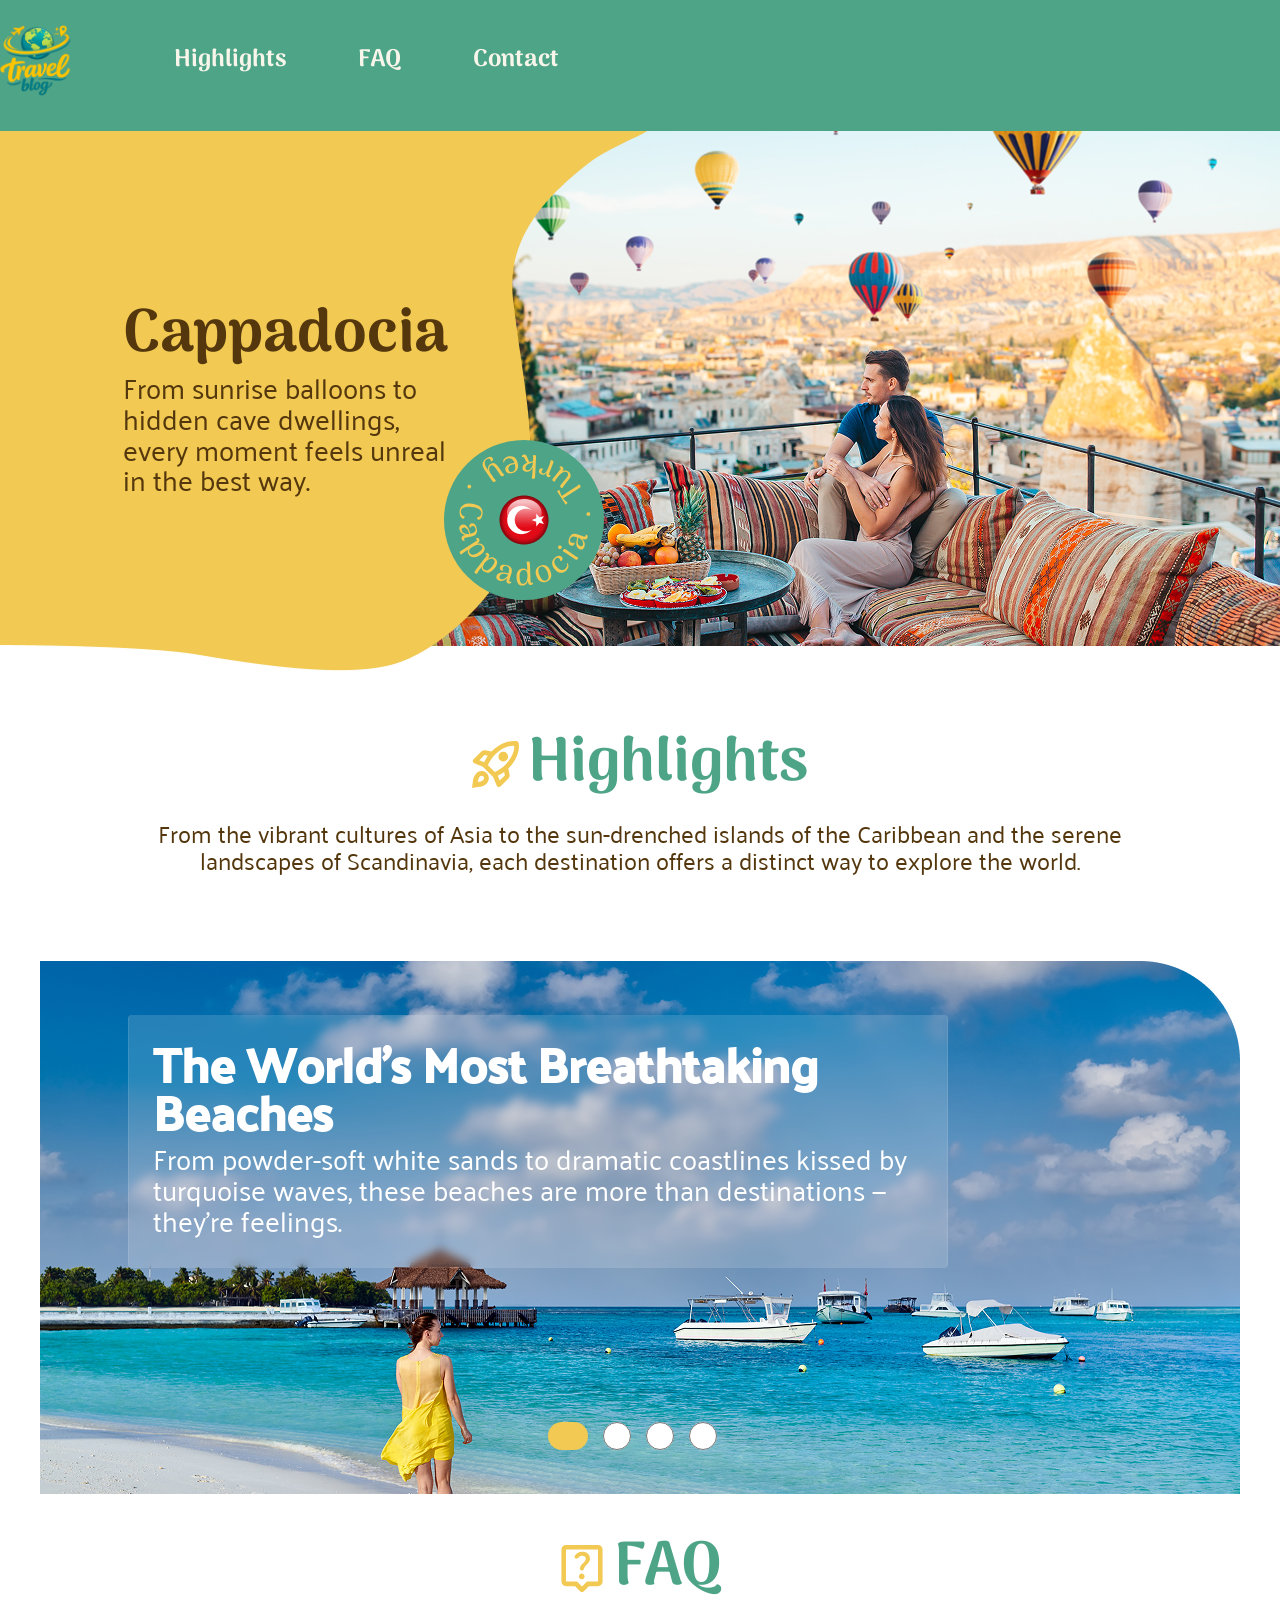
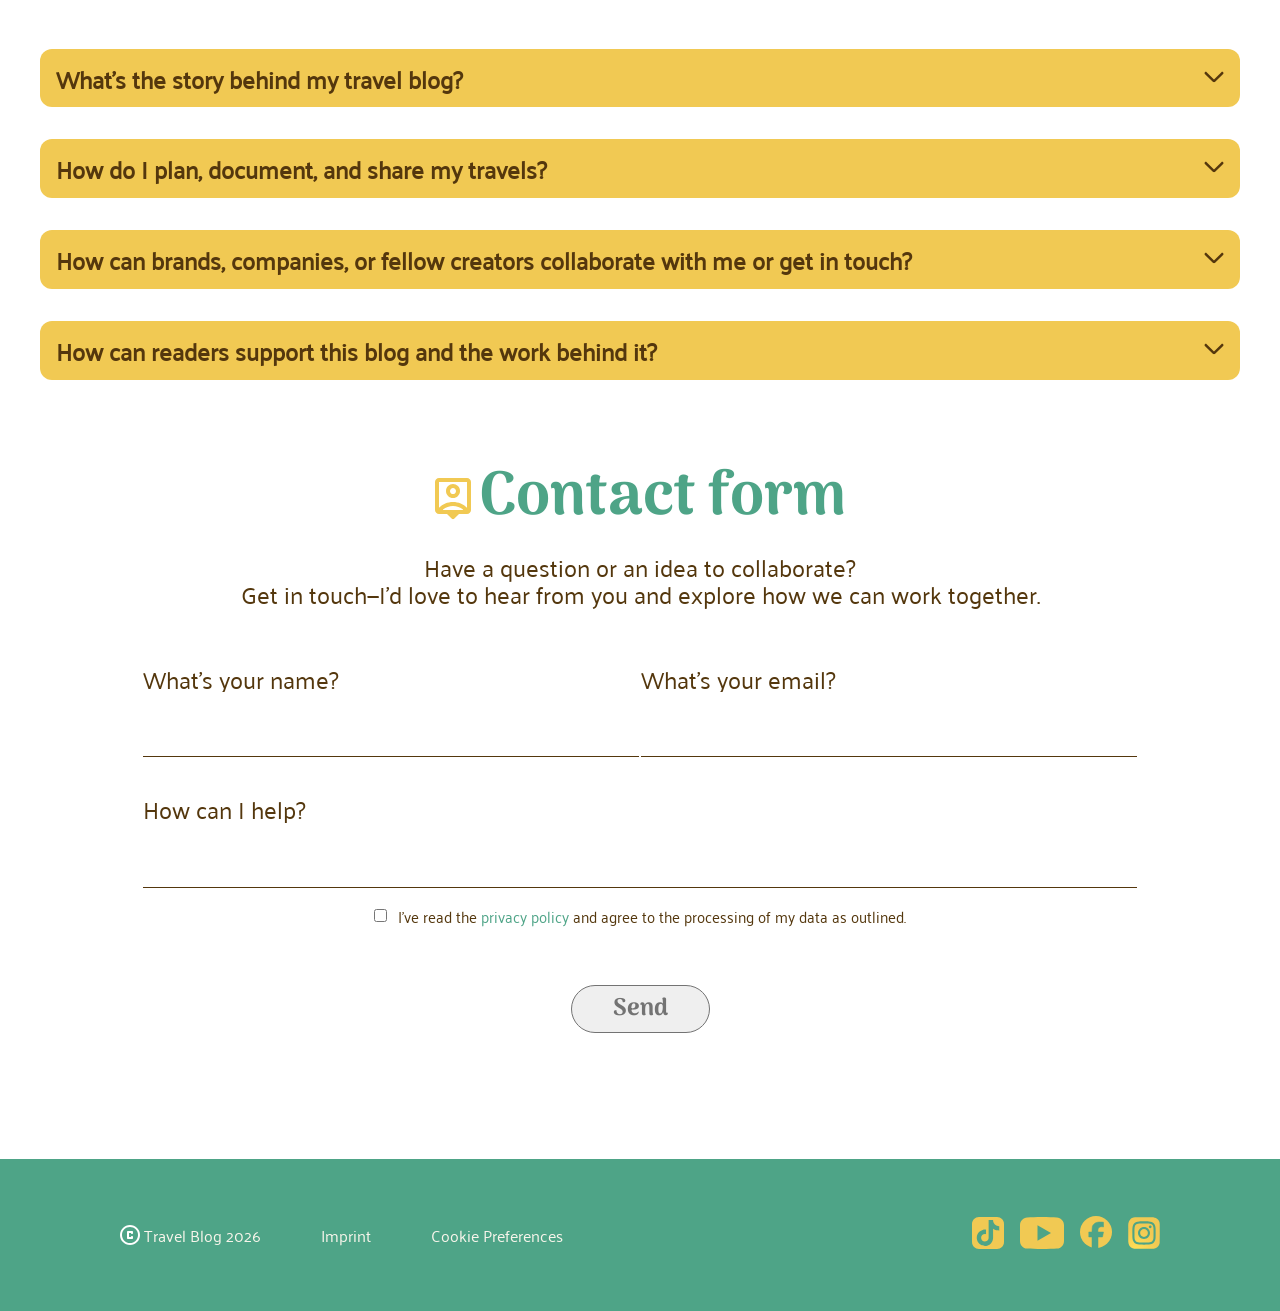
==== index.html @ b29154ad "Text at index.html" ====
<!DOCTYPE html>
<html lang="en">

<head>
    <meta charset="UTF-8">
    <meta name="viewport" content="width=device-width, initial-scale=1.0">
    <title>My Blog</title>
    <link rel="stylesheet" href="style.css">
    <link rel="icon" href="./images/icons/logo 03 1.svg" />

</head>

<body>

    <header>
        <div class="page-header-wrapper">
            <div class="page-header">
                <div class="header-logo">
                    <a href="home.html"><img class="article03-media-logo" src="./images/icons/logo 03 1.svg"
                            alt="image Logo" /></a>
                </div>
                <div class="header-nav">
                    <a class="hover" href="#highlight">Highlights</a>
                    <a class="hover" href="#faq">FAQ</a>
                    <a class="hover" href="#contact">Contact</a>
                </div>
            </div>
        </div>
    </header>


    <main id="home-main">
        <div class="home-landing-section-wrapper">
            <div class="home-landing-section">
                <div class="home-landing-section-left">
                    <div class="home-landing-section-left-insideIMG">
                        <img src="./images/Vector 16 (1).png" alt="yellow-background">
                        <div class="home-landing-section-left-text">
                            <h1>Cappadocia</h1>
                            <p>From sunrise balloons to hidden cave dwellings, every moment feels
                                unreal in the best way.</p>
                        </div>

                        <div class="home-cappadocia-turkey-animation">
                            <svg class="home-green-background" width="160" height="160" viewBox="0 0 160 160"
                                fill="none" xmlns="http://www.w3.org/2000/svg">
                                <circle cx="80" cy="80" r="80" fill="#4EA487" />
                            </svg>
                            <div class="home-cappadocia-and-turkeyFlag">
                                <svg class="home-cappadocia-text-circle" width="133" height="132" viewBox="0 0 133 132"
                                    fill="none" xmlns="http://www.w3.org/2000/svg">
                                    <path
                                        d="M4.91773 64.6513C4.34566 64.5841 3.82901 64.3194 3.36777 63.8571C2.90653 63.3948 2.53687 62.793 2.25877 62.0515C1.97819 61.3312 1.78296 60.5242 1.67309 59.6307C1.56321 58.7371 1.563 57.8242 1.67247 56.8919C1.98594 54.2222 3.21622 52.2509 5.36332 50.978C7.51042 49.705 10.4273 49.285 14.114 49.7178C17.8006 50.1507 20.5397 51.2456 22.331 53.0025C24.1198 54.7806 24.8538 57.0362 24.5329 59.7694C24.4334 60.617 24.2528 61.4227 23.9913 62.1868C23.7297 62.9508 23.4158 63.6121 23.0495 64.1705C22.6807 64.7501 22.2752 65.1858 21.8328 65.4775C21.3879 65.7904 20.9218 65.9183 20.4345 65.8611C20.0108 65.8113 19.6424 65.564 19.3295 65.1191C19.0378 64.6768 18.9566 64.0873 19.0861 63.3507C20.3349 63.3255 21.3088 62.9888 22.0078 62.3405C22.7255 61.716 23.1528 60.821 23.2897 59.6557C23.5036 57.8335 22.8072 56.3556 21.2005 55.2218C19.6149 54.0905 17.1271 53.3258 13.7371 52.9278C10.347 52.5297 7.74041 52.6855 5.91722 53.395C4.11274 54.1283 3.10476 55.3954 2.89329 57.1963C2.80373 57.9591 2.88054 58.677 3.12372 59.3499C3.36442 60.044 3.77646 60.6509 4.35985 61.1705C4.96194 61.7137 5.72975 62.1261 6.6633 62.4075C6.65841 62.8151 6.59244 63.194 6.4654 63.5442C6.33835 63.8945 6.14461 64.1724 5.88418 64.3781C5.64245 64.6075 5.3203 64.6986 4.91773 64.6513ZM3.65287 84.8681C3.43394 83.9334 3.58804 83.1414 4.11517 82.4921C4.64718 81.8635 5.64017 81.3789 7.09415 81.0384L9.58668 80.4545L9.48339 81.136C8.18005 81.0908 6.95998 80.8397 5.82318 80.383C4.70715 79.9213 3.75683 79.2784 2.9722 78.4543C2.20835 77.6253 1.69263 76.6397 1.42504 75.4972C1.14285 74.2925 1.241 73.2616 1.71948 72.4046C2.21874 71.5427 3.0188 70.9828 4.11967 70.7249C5.01283 70.5157 5.84527 70.5618 6.61698 70.863C7.39356 71.1851 8.10277 71.6872 8.74462 72.3695C9.38646 73.0518 9.9543 73.839 10.4481 74.7312C10.881 75.5501 11.2435 76.3964 11.5358 77.2701C11.8281 78.1438 12.049 78.9466 12.1985 79.6784L12.9774 79.496C14.7637 79.0776 16.0378 78.4833 16.7996 77.7133C17.5822 76.9384 17.8153 75.8759 17.4991 74.5258C17.3872 74.048 17.2026 73.5873 16.9453 73.1437C16.6928 72.7207 16.3432 72.3973 15.8963 72.1733C15.4751 71.9652 14.9426 71.9366 14.2986 72.0874C13.904 72.1799 13.5001 72.3731 13.0869 72.667C12.6994 72.9769 12.4681 73.3926 12.393 73.9142C12.0951 73.7648 11.8602 73.5569 11.6882 73.2905C11.537 73.0191 11.4249 72.7277 11.352 72.4161C11.1719 71.6476 11.3088 70.9691 11.7626 70.3808C12.242 69.8084 12.8348 69.4395 13.5411 69.274C14.7666 68.987 15.8302 69.3185 16.732 70.2685C17.6337 71.2186 18.3035 72.6283 18.7414 74.4977C19.2523 76.6787 19.0765 78.407 18.214 79.6826C17.3772 80.9742 15.806 81.89 13.5004 82.43L7.45596 83.8458C6.35509 84.1037 5.88979 84.5961 6.06008 85.3231C6.09414 85.4685 6.1746 85.6249 6.30147 85.7924C6.45398 85.9758 6.64869 86.1055 6.88559 86.1815C6.72784 86.3499 6.56036 86.4768 6.38315 86.5621C6.23158 86.6633 6.07271 86.7334 5.90654 86.7723C5.42881 86.8842 4.97268 86.761 4.53817 86.4026C4.10366 86.0443 3.80856 85.5328 3.65287 84.8681ZM3.67056 76.3845C3.8227 76.9405 4.13548 77.4807 4.60891 78.0052C5.10311 78.5249 5.6994 78.9658 6.39775 79.3281C7.09611 79.6904 7.85566 79.9397 8.6764 80.0762C9.49714 80.2126 10.3254 80.1939 11.1611 80.02C11.0699 79.5374 10.9379 79.0206 10.765 78.4695C10.6178 77.9343 10.4289 77.4088 10.1986 76.8931C9.9731 76.3982 9.71824 75.9649 9.43399 75.5932C8.92295 74.8146 8.33106 74.2521 7.65834 73.9057C6.98562 73.5594 6.25461 73.4786 5.4653 73.6635C4.86294 73.8046 4.35143 74.0997 3.93076 74.5488C3.53087 74.993 3.44414 75.6049 3.67056 76.3845ZM25.7489 92.0752C26.3642 93.0238 26.6634 93.9359 26.6465 94.8114C26.6474 95.6753 26.436 96.4863 26.0123 97.2443C25.5885 98.0023 25.0235 98.6993 24.3173 99.3354C23.6406 99.9778 22.9263 100.543 22.1746 101.03C19.7047 102.632 17.4588 103.365 15.4368 103.227C13.4264 103.107 11.8466 102.161 10.6973 100.389C10.1168 99.494 9.80239 98.6172 9.75403 97.7586C9.71727 96.9179 9.92503 96.1602 10.3773 95.4854L7.53155 97.3312C7.1557 97.575 6.71405 97.8742 6.20662 98.2288C5.7108 98.6013 5.22079 98.9827 4.73657 99.373C4.24607 99.7929 3.84192 100.169 3.52411 100.503C3.34707 100.465 3.11464 100.362 2.82682 100.192C2.53272 100.052 2.27538 99.8125 2.0548 99.4724C1.78779 99.0608 1.69249 98.6394 1.76893 98.2084C1.82746 97.7891 2.0536 97.4517 2.44736 97.1963L17.848 87.2449C18.3492 86.9199 18.6634 86.6398 18.7906 86.4047C18.9357 86.158 18.9154 85.8915 18.7296 85.6051C18.6716 85.5156 18.5782 85.4109 18.4496 85.2909C18.3209 85.1709 18.138 85.1243 17.901 85.1509C17.9924 84.939 18.1013 84.754 18.2275 84.5958C18.3538 84.4376 18.4795 84.3179 18.6048 84.2366C18.9986 83.9812 19.4252 83.9333 19.8848 84.093C20.3443 84.2526 20.7366 84.583 21.0617 85.0841C21.5957 85.9074 21.6477 86.7128 21.2177 87.5003C20.8171 88.2941 20.0441 89.0625 18.8987 89.8055L16.6435 91.2683L16.0725 90.7996C17.0728 90.3033 18.0359 89.9456 18.9618 89.7264C19.9171 89.5136 20.8026 89.4478 21.6182 89.5291C22.4632 89.6166 23.2353 89.866 23.9342 90.2772C24.6332 90.6884 25.2381 91.2877 25.7489 92.0752ZM23.8638 92.3444C23.4575 91.718 22.9039 91.2761 22.203 91.0187C21.5137 90.7793 20.7276 90.7043 19.8448 90.7938C18.9915 90.8895 18.0862 91.1208 17.1289 91.4874C16.2012 91.8604 15.2809 92.3429 14.3681 92.935C13.7237 93.3529 13.1442 93.7923 12.6296 94.2533C12.1328 94.7027 11.7393 95.1741 11.449 95.6675C11.1883 96.1672 11.0693 96.6894 11.092 97.234C11.1147 97.7787 11.3177 98.3464 11.7008 98.937C12.4902 100.154 13.6192 100.719 15.0878 100.631C16.5743 100.531 18.3735 99.7961 20.4855 98.4262C21.1298 98.0083 21.733 97.5662 22.2951 97.0999C22.8867 96.6399 23.3603 96.1547 23.7158 95.6444C24.1009 95.1403 24.3205 94.6164 24.3747 94.0727C24.4288 93.529 24.2586 92.9529 23.8638 92.3444ZM37.0927 104.389C37.9931 105.072 38.5837 105.829 38.8645 106.659C39.1582 107.471 39.2342 108.306 39.0924 109.162C38.9506 110.019 38.6553 110.866 38.2065 111.704C37.7875 112.538 37.307 113.312 36.7651 114.025C34.9843 116.369 33.1195 117.819 31.1704 118.375C29.2384 118.944 27.4315 118.589 25.7496 117.312C24.9002 116.666 24.3073 115.948 23.9707 115.157C23.6512 114.378 23.5899 113.595 23.7867 112.807L21.735 115.508C21.464 115.865 21.1499 116.296 20.7926 116.801C20.4524 117.32 20.1207 117.845 19.7974 118.376C19.4783 118.937 19.2257 119.429 19.0396 119.85C18.8603 119.874 18.6065 119.856 18.2783 119.794C17.9543 119.762 17.6308 119.624 17.3081 119.379C16.9173 119.082 16.6849 118.718 16.6107 118.286C16.5236 117.872 16.622 117.478 16.9059 117.104L28.0223 102.522C28.3836 102.046 28.5843 101.676 28.6243 101.412C28.6772 101.131 28.5677 100.887 28.2959 100.68C28.211 100.616 28.0877 100.549 27.926 100.48C27.7642 100.41 27.5764 100.429 27.3624 100.534C27.3766 100.304 27.4163 100.093 27.4815 99.901C27.5466 99.7094 27.6244 99.5541 27.7147 99.4352C27.9986 99.0615 28.3838 98.8718 28.8702 98.8663C29.3567 98.8607 29.8377 99.0386 30.3134 99.3999C31.0948 99.9935 31.4167 100.734 31.2791 101.62C31.1713 102.503 30.7045 103.488 29.8786 104.575L28.2527 106.715L27.5566 106.468C28.3295 105.662 29.1144 104.999 29.9112 104.479C30.7379 103.955 31.5486 103.593 32.3435 103.393C33.1682 103.189 33.979 103.162 34.776 103.312C35.573 103.462 36.3452 103.821 37.0927 104.389ZM35.4104 105.281C34.8158 104.829 34.1452 104.601 33.3985 104.596C32.6689 104.605 31.9039 104.801 31.1037 105.184C30.3334 105.563 29.56 106.088 28.7837 106.757C28.0372 107.422 27.3349 108.188 26.6768 109.055C26.2123 109.666 25.816 110.276 25.488 110.884C25.173 111.475 24.9625 112.052 24.8567 112.615C24.7807 113.173 24.8457 113.705 25.0517 114.21C25.2577 114.714 25.641 115.18 26.2016 115.605C27.3568 116.483 28.6104 116.631 29.9622 116.051C31.3269 115.453 32.7706 114.152 34.2933 112.148C34.7578 111.536 35.1755 110.916 35.5463 110.286C35.9469 109.653 36.228 109.036 36.3896 108.436C36.581 107.831 36.6101 107.264 36.4768 106.734C36.3435 106.204 35.988 105.719 35.4104 105.281ZM50.4115 129.524C49.4958 129.235 48.8932 128.699 48.6036 127.914C48.3344 127.136 48.4242 126.035 48.8729 124.61L49.6422 122.169L50.1757 122.605C49.4719 123.703 48.6336 124.624 47.6609 125.369C46.6945 126.094 45.6568 126.583 44.5477 126.837C43.4451 127.072 42.3342 127.012 41.2151 126.66C40.0349 126.288 39.1983 125.678 38.7053 124.829C38.2186 123.96 38.1452 122.986 38.485 121.908C38.7606 121.033 39.2249 120.34 39.8776 119.83C40.5508 119.326 41.3445 118.973 42.2587 118.769C43.1729 118.565 44.1397 118.478 45.159 118.508C46.0841 118.554 46.997 118.673 47.8976 118.868C48.7981 119.062 49.6013 119.282 50.307 119.526L50.5474 118.763C51.0988 117.013 51.2376 115.614 50.9639 114.566C50.6966 113.498 49.9017 112.755 48.5791 112.339C48.1111 112.191 47.6207 112.115 47.1078 112.11C46.6153 112.111 46.1588 112.247 45.7382 112.517C45.3443 112.773 45.048 113.217 44.8493 113.848C44.7275 114.234 44.6876 114.68 44.7297 115.186C44.7985 115.677 45.0381 116.088 45.4484 116.418C45.168 116.599 44.8693 116.695 44.5524 116.707C44.2419 116.698 43.934 116.646 43.6288 116.55C42.876 116.313 42.3623 115.849 42.0877 115.158C41.84 114.454 41.825 113.756 42.043 113.064C42.4213 111.864 43.249 111.118 44.5261 110.827C45.8033 110.536 47.3575 110.679 49.1887 111.256C51.3252 111.929 52.722 112.962 53.3792 114.354C54.0632 115.733 54.0494 117.552 53.3378 119.81L51.4722 125.731C51.1324 126.81 51.3186 127.461 52.0308 127.685C52.1732 127.73 52.3488 127.741 52.5576 127.717C52.7931 127.68 53.004 127.578 53.1902 127.413C53.2545 127.635 53.2782 127.844 53.2612 128.04C53.271 128.222 53.2502 128.394 53.1989 128.557C53.0515 129.025 52.7128 129.354 52.1829 129.545C51.6531 129.736 51.0626 129.729 50.4115 129.524ZM43.1237 125.181C43.6795 125.334 44.3037 125.34 44.9963 125.201C45.6954 125.041 46.3788 124.753 47.0467 124.337C47.7145 123.921 48.3165 123.395 48.8525 122.759C49.3885 122.122 49.7949 121.4 50.0716 120.593C49.6101 120.425 49.0982 120.275 48.536 120.142C48.0005 119.996 47.4523 119.891 46.8912 119.826C46.3505 119.767 45.8478 119.765 45.3831 119.82C44.4527 119.862 43.667 120.085 43.0259 120.487C42.3848 120.888 41.9425 121.476 41.6988 122.249C41.5129 122.839 41.5058 123.43 41.6775 124.021C41.8556 124.591 42.3377 124.978 43.1237 125.181ZM64.3927 131.573C63.2842 131.616 62.3589 131.427 61.6169 131.008C60.8953 130.566 60.3173 129.969 59.8827 129.217C59.4481 128.465 59.1279 127.634 58.9221 126.724C58.7154 125.793 58.5944 124.869 58.5591 123.952C58.4466 121.032 58.9344 118.728 60.0223 117.043C61.1316 115.356 62.7734 114.471 64.9478 114.387C66.035 114.345 66.9492 114.524 67.6904 114.922C68.4529 115.32 68.9982 115.896 69.3262 116.652L69.1833 112.943C69.1522 112.133 69.089 111.324 68.9938 110.517C68.8979 109.688 68.7408 108.936 68.5227 108.261C68.6457 108.128 68.8429 107.982 69.1142 107.822C69.4061 107.64 69.7546 107.541 70.1596 107.525C70.6499 107.507 71.0603 107.63 71.3907 107.894C71.7211 108.159 71.8962 108.547 71.9159 109.059L72.5834 127.223C72.6055 127.798 72.7072 128.221 72.8884 128.492C73.0901 128.74 73.3509 128.858 73.6706 128.846C73.7772 128.842 73.915 128.815 74.0839 128.766C74.2733 128.695 74.4069 128.562 74.4848 128.366C74.6406 128.531 74.7435 128.709 74.7935 128.899C74.8648 129.088 74.9034 129.258 74.9091 129.407C74.928 129.897 74.7407 130.299 74.3471 130.613C73.9528 130.906 73.4465 131.064 72.8283 131.088C71.869 131.125 71.1401 130.769 70.6415 130.02C70.1635 129.248 69.8978 128.169 69.8444 126.784L69.7447 124.194L70.4396 123.943C70.3543 125.056 70.1584 126.067 69.8518 126.976C69.5665 127.883 69.1702 128.678 68.6627 129.359C68.1765 130.04 67.578 130.575 66.8671 130.966C66.1555 131.334 65.3307 131.537 64.3927 131.573ZM65.1256 129.816C65.8717 129.787 66.5239 129.538 67.0823 129.068C67.6611 128.576 68.1272 127.928 68.4805 127.125C68.8552 126.32 69.1188 125.403 69.2712 124.372C69.445 123.341 69.5101 122.26 69.4666 121.13C69.442 120.491 69.3645 119.864 69.2341 119.25C69.1029 118.614 68.8995 118.046 68.624 117.544C68.3485 117.042 67.9598 116.652 67.458 116.372C66.9562 116.092 66.3216 115.967 65.5542 115.997C64.1899 116.049 63.1703 116.74 62.4956 118.068C61.8414 119.374 61.5619 121.264 61.6571 123.737C61.6883 124.547 61.7503 125.324 61.8429 126.067C61.9569 126.81 62.1427 127.475 62.4002 128.063C62.6568 128.63 63.0049 129.075 63.4444 129.4C63.883 129.703 64.4434 129.842 65.1256 129.816ZM88.6736 127.641C86.4968 128.517 84.5161 128.51 82.7313 127.619C80.9584 126.7 79.5699 124.994 78.5658 122.5C77.5538 119.987 77.3685 117.785 78.0098 115.894C78.671 113.995 80.0899 112.607 82.2667 111.73C84.4435 110.854 86.4184 110.875 88.1913 111.794C89.9642 112.713 91.3567 114.429 92.3688 116.942C93.3728 119.436 93.5542 121.628 92.9128 123.519C92.2635 125.39 90.8504 126.764 88.6736 127.641ZM88.2194 126.513C89.5255 125.987 90.2799 125.005 90.4825 123.566C90.705 122.12 90.374 120.298 89.4894 118.102C88.5969 115.885 87.5693 114.333 86.4065 113.444C85.2556 112.528 84.027 112.333 82.721 112.858C81.3951 113.392 80.6249 114.392 80.4104 115.859C80.2077 117.297 80.5527 119.125 81.4452 121.341C82.3297 123.538 83.3435 125.084 84.4864 125.981C85.6492 126.869 86.8935 127.047 88.2194 126.513ZM108.031 116.72C106.239 118.268 104.36 118.931 102.395 118.711C100.446 118.478 98.5649 117.311 96.7527 115.212C95.0101 113.193 94.1456 111.164 94.1592 109.123C94.1751 107.052 95.1196 105.208 96.9928 103.59C98.3654 102.405 99.6579 101.797 100.87 101.765C102.083 101.733 103.072 102.161 103.839 103.049C104.341 103.63 104.584 104.238 104.567 104.872C104.551 105.506 104.285 106.046 103.768 106.493C103.542 106.688 103.273 106.849 102.961 106.978C102.665 107.092 102.376 107.116 102.093 107.05C102.24 106.698 102.26 106.329 102.152 105.943C102.044 105.557 101.823 105.17 101.488 104.782C101.084 104.314 100.652 104.025 100.191 103.916C99.732 103.776 99.2855 103.781 98.851 103.931C98.4165 104.081 97.9893 104.337 97.5694 104.699C96.6005 105.536 96.1915 106.678 96.3424 108.126C96.4955 109.544 97.3179 111.117 98.8095 112.844C99.9247 114.136 100.993 115.031 102.016 115.53C103.04 115.998 104.004 116.152 104.909 115.992C105.815 115.801 106.64 115.385 107.382 114.744C107.964 114.242 108.405 113.692 108.706 113.094C109.023 112.482 109.191 111.844 109.209 111.18C109.228 110.516 109.072 109.861 108.741 109.217C108.958 109.142 109.183 109.174 109.415 109.312C109.646 109.45 109.887 109.778 110.136 110.295C110.601 111.388 110.641 112.495 110.256 113.616C109.871 114.738 109.13 115.772 108.031 116.72ZM103.425 94.312C103.135 94.7342 102.732 95.001 102.216 95.1125C101.711 95.2064 101.248 95.1085 100.826 94.8188C100.386 94.5171 100.119 94.1141 100.025 93.6099C99.9437 93.0881 100.048 92.6161 100.337 92.1939C100.627 91.7717 101.024 91.5137 101.528 91.4198C102.032 91.3259 102.504 91.4298 102.944 91.7316C103.366 92.0212 103.624 92.4182 103.718 92.9224C103.812 93.4266 103.714 93.8898 103.425 94.312ZM116.925 101.672C117.435 102.022 117.963 102.346 118.509 102.643C119.056 102.941 119.588 103.164 120.107 103.313C120.14 103.49 120.134 103.745 120.088 104.076C120.072 104.401 119.949 104.731 119.72 105.065C119.454 105.452 119.117 105.699 118.707 105.806C118.292 105.883 117.882 105.783 117.477 105.505L108.144 99.1413C107.617 98.7792 107.08 98.4496 106.533 98.1523C105.999 97.8375 105.466 97.6144 104.936 97.4831C104.915 97.2876 104.921 97.0332 104.955 96.72C104.988 96.4069 105.12 96.0832 105.349 95.7489C105.615 95.3619 105.946 95.1237 106.344 95.0343C106.736 94.9153 107.143 95.0006 107.565 95.2903L116.925 101.672ZM129.491 83.5414C129.181 84.4499 128.63 85.0395 127.839 85.3102C127.055 85.5607 125.956 85.4447 124.543 84.9619L122.12 84.1344L122.569 83.6115C123.65 84.3414 124.551 85.2015 125.272 86.1918C125.973 87.1752 126.438 88.2244 126.666 89.3392C126.873 90.4471 126.788 91.5563 126.408 92.6666C126.008 93.8375 125.378 94.6593 124.518 95.1319C123.637 95.5976 122.662 95.6478 121.592 95.2823C120.724 94.9857 120.043 94.5051 119.549 93.8403C119.061 93.1553 118.726 92.3533 118.544 91.4345C118.362 90.5156 118.299 89.547 118.353 88.5287C118.421 87.605 118.563 86.6953 118.778 85.7996C118.994 84.9039 119.233 84.1063 119.494 83.4066L118.737 83.148C117.001 82.5549 115.606 82.3827 114.552 82.6312C113.477 82.8729 112.716 83.6498 112.268 84.962C112.109 85.4264 112.021 85.9148 112.004 86.4274C111.993 86.9198 112.118 87.3795 112.378 87.8065C112.625 88.2063 113.061 88.5131 113.687 88.7269C114.07 88.8579 114.515 88.9085 115.021 88.8785C115.514 88.8214 115.931 88.5918 116.271 88.1895C116.445 88.4741 116.533 88.775 116.538 89.0921C116.522 89.4023 116.462 89.7088 116.359 90.0117C116.104 90.7586 115.628 91.2611 114.931 91.519C114.221 91.7499 113.523 91.7481 112.836 91.5136C111.645 91.1067 110.92 90.2614 110.659 88.9777C110.399 87.694 110.579 86.1436 111.2 84.3267C111.924 82.207 112.99 80.8352 114.398 80.2115C115.792 79.5607 117.61 79.618 119.851 80.3835L125.725 82.3902C126.795 82.7557 127.451 82.5851 127.692 81.8786C127.741 81.7373 127.755 81.562 127.737 81.3527C127.705 81.1163 127.609 80.9031 127.448 80.713C127.671 80.6539 127.88 80.6353 128.076 80.6569C128.258 80.6515 128.43 80.6764 128.591 80.7316C129.056 80.8902 129.377 81.2367 129.555 81.7709C129.733 82.3052 129.712 82.8954 129.491 83.5414ZM124.976 90.7232C125.142 90.1712 125.163 89.5473 125.04 88.8515C124.897 88.1488 124.625 87.4587 124.226 86.7811C123.826 86.1035 123.314 85.4892 122.691 84.9381C122.068 84.387 121.356 83.9635 120.555 83.6674C120.376 84.1249 120.214 84.633 120.068 85.1919C119.909 85.7237 119.79 86.2692 119.712 86.8286C119.64 87.3678 119.627 87.8703 119.67 88.3361C119.69 89.2673 119.894 90.0581 120.28 90.7086C120.667 91.3591 121.243 91.8154 122.011 92.0775C122.596 92.2774 123.186 92.2987 123.781 92.1412C124.356 91.9768 124.754 91.5041 124.976 90.7232ZM132.189 59.8054C132.258 60.3343 132.135 60.802 131.823 61.2083C131.51 61.6146 131.099 61.8508 130.591 61.9167C130.063 61.9854 129.595 61.8633 129.189 61.5503C128.782 61.2374 128.545 60.8165 128.476 60.2876C128.41 59.7798 128.534 59.3228 128.847 58.9164C129.16 58.5101 129.58 58.2726 130.109 58.2039C130.617 58.138 131.074 58.2615 131.481 58.5744C131.887 58.8874 132.123 59.2977 132.189 59.8054ZM122.247 31.5126C122.511 31.9262 122.612 32.3424 122.551 32.7614C122.471 33.1918 122.225 33.5391 121.811 33.8033L104.623 44.8207L103.217 42.2633L118.032 32.7618C118.554 32.4287 119.058 32.0687 119.545 31.6817C120.032 31.2948 120.445 30.8915 120.784 30.4721C120.961 30.5111 121.193 30.6162 121.48 30.7875C121.773 30.9293 122.028 31.1711 122.247 31.5126ZM109.379 48.5799C109.422 48.8056 109.375 49.0503 109.24 49.3139C109.075 49.5711 108.875 49.8128 108.64 50.039C108.393 50.2472 108.157 50.3728 107.931 50.4157C107.688 50.4701 107.508 50.4074 107.394 50.2277L99.2799 37.5259C99.165 37.3462 99.1893 37.1661 99.3526 36.9859C99.4864 36.7991 99.7054 36.6466 100.01 36.5282C100.302 36.3919 100.606 36.3121 100.92 36.2886C101.204 36.2587 101.44 36.3106 101.627 36.4445C101.832 37.1231 102.078 37.8647 102.364 38.6692C102.621 39.4673 102.916 40.266 103.25 41.0656C103.583 41.8651 103.968 42.6064 104.405 43.2896C104.829 43.9548 105.329 44.5978 105.903 45.2186C106.476 45.8393 107.071 46.4339 107.687 47.0022C108.274 47.564 108.838 48.0899 109.379 48.5799ZM95.0099 27.1027C94.6456 26.8068 94.4335 26.442 94.3734 26.0084C94.3134 25.5748 94.4582 25.1428 94.808 24.7123L102.027 15.7757C102.404 15.3121 102.623 14.9406 102.685 14.6612C102.717 14.3849 102.617 14.1526 102.385 13.9642C102.286 13.8835 102.157 13.8059 101.997 13.7314C101.824 13.6735 101.636 13.6854 101.432 13.7672C101.465 13.3543 101.596 13.0071 101.825 12.7256C102.121 12.3613 102.504 12.1776 102.974 12.1745C103.427 12.1579 103.902 12.3514 104.399 12.755C105.061 13.293 105.399 13.9253 105.414 14.6517C105.398 15.3813 105.027 16.1931 104.301 17.0872L103.03 18.6519L102.254 18.846C103.16 17.9333 104.108 17.274 105.097 16.8683C106.073 16.4792 107.045 16.3482 108.014 16.4754C108.952 16.6058 109.844 17.014 110.688 17.7C112.013 18.7761 112.682 19.9656 112.696 21.2685C112.679 22.5744 111.904 24.1712 110.371 26.0588L106.416 30.9268C106.066 31.3573 105.714 31.8411 105.36 32.3782C104.993 32.9318 104.714 33.4611 104.524 33.9661C104.267 33.9775 103.999 33.9522 103.72 33.8901C103.41 33.8312 103.107 33.6806 102.809 33.4385C102.428 33.1291 102.209 32.7726 102.152 32.369C102.078 31.952 102.203 31.5448 102.526 31.1474L107.893 24.5408C108.714 23.5308 109.312 22.6424 109.687 21.8755C110.05 21.1253 110.186 20.4666 110.097 19.8995C109.978 19.3356 109.629 18.8182 109.049 18.3474C108.652 18.0245 108.175 17.816 107.62 17.7219C107.064 17.6278 106.44 17.6847 105.749 17.8928C105.045 18.1173 104.298 18.5282 103.511 19.1253C102.707 19.709 101.875 20.5307 101.014 21.5904C100.233 22.5508 99.596 23.3523 99.1014 23.9949C98.5902 24.6241 98.1815 25.1441 97.8752 25.555C97.5555 25.9824 97.3211 26.3555 97.1721 26.6742C96.9931 26.996 96.8374 27.323 96.705 27.6552C96.5249 27.6739 96.2802 27.6537 95.9707 27.5947C95.6613 27.5358 95.341 27.3718 95.0099 27.1027ZM94.3567 6.45509C94.7555 6.6066 95.0615 6.88256 95.2745 7.28298C95.4799 7.70333 95.488 8.16279 95.2986 8.66137L91.2419 19.3408C91.0298 19.8992 90.9518 20.3146 91.0081 20.587C91.0369 20.8718 91.2008 21.071 91.4999 21.1846C91.5997 21.2225 91.7407 21.2418 91.9229 21.2426C92.0976 21.2633 92.2689 21.2029 92.4368 21.0613C92.5549 21.4713 92.5496 21.8458 92.4208 22.1848C92.2466 22.6435 91.9469 22.9518 91.5217 23.1098C91.0766 23.2603 90.545 23.218 89.9267 22.9832C89.129 22.6802 88.6306 22.16 88.4315 21.4225C88.2049 20.6975 88.3212 19.7604 88.7805 18.6112L89.4396 16.8762L89.7759 17.0724C88.9126 18.6842 87.9491 19.7788 86.8855 20.356C85.7943 20.9456 84.6704 21.0207 83.5137 20.5814C82.4766 20.1874 81.7351 19.5863 81.2891 18.7779C80.8355 17.9894 80.8019 17.0866 81.1883 16.0696C81.4459 15.3915 81.8474 14.9051 82.393 14.6102C82.9386 14.3154 83.4645 14.2528 83.9706 14.4222C84.5366 14.6144 84.8962 14.8993 85.0494 15.277C84.6538 15.5375 84.373 15.796 84.2071 16.0524C84.0337 16.3289 83.8825 16.6366 83.7537 16.9756C83.5189 17.5938 83.4881 18.0956 83.6612 18.4808C83.8268 18.886 84.1788 19.1909 84.7172 19.3955C85.2358 19.5924 85.8153 19.5387 86.4558 19.2343C87.0887 18.9499 87.7417 18.3422 88.4149 17.4112C89.0804 16.5001 89.7351 15.1971 90.3791 13.5019C90.8109 12.3652 91.1707 11.4179 91.4586 10.66C91.7189 9.91456 91.9338 9.28875 92.1033 8.7826C92.2652 8.2964 92.3806 7.87241 92.4495 7.51066C92.5109 7.16884 92.5386 6.82564 92.5326 6.48104C92.6977 6.40683 92.9463 6.35296 93.2786 6.31942C93.5909 6.2783 93.9502 6.32352 94.3567 6.45509ZM76.5545 1.01082C77.1937 1.04336 77.6223 1.22539 77.8404 1.5569C78.0361 1.90864 78.1215 2.32953 78.0966 2.81956L77.057 23.2411C77.0523 23.7535 76.883 24.1401 76.5494 24.4008C76.2157 24.6615 75.8038 24.7794 75.3138 24.7544C74.8877 24.7328 74.5405 24.6296 74.2722 24.4451C74.0028 24.2819 73.8074 24.1331 73.6861 23.9987C73.8421 23.4513 73.9534 22.9443 74.0199 22.4777C74.0863 22.0112 74.1517 21.5659 74.216 21.142C74.2579 20.7382 74.2903 20.3127 74.3131 19.8652C74.3347 19.4391 74.3794 18.9821 74.4469 18.4943L74.7831 12.5196L74.9619 12.7851C74.6093 13.8352 74.1259 14.7291 73.5116 15.4668C72.8749 16.2248 72.1191 16.8058 71.2441 17.2098C70.3691 17.6138 69.3883 17.7882 68.3017 17.7329C66.9594 17.6645 65.9754 17.2727 65.3496 16.5573C64.7239 15.8419 64.4381 14.9515 64.4923 13.8862C64.5368 13.0127 64.8006 12.2358 65.2838 11.5555C65.7447 10.8954 66.329 10.327 67.0368 9.85037C67.7233 9.37266 68.4593 8.97222 69.2447 8.64907C68.9732 8.52844 68.748 8.33541 68.5693 8.06998C68.3682 7.82477 68.1692 7.53695 67.9724 7.20652L66.4315 4.11619C66.2178 3.69945 66.0412 3.3914 65.9018 3.19206C65.7401 3.01294 65.5101 2.91578 65.2118 2.9006C65.1052 2.89518 64.9657 2.90943 64.7931 2.94337C64.6194 2.99861 64.4541 3.097 64.2974 3.23855C64.1559 3.08182 64.0575 2.9166 64.0022 2.7429C63.947 2.5692 63.9237 2.39713 63.9324 2.22668C63.9595 1.69404 64.2273 1.25909 64.7358 0.92184C65.2218 0.604809 65.7632 0.461478 66.3597 0.491846C66.935 0.52113 67.4483 0.718149 67.8997 1.0829C68.351 1.44765 68.6984 1.96732 68.9417 2.6419L71.2603 8.07881C71.9327 7.87806 72.5934 7.69809 73.2423 7.53887C73.8689 7.39988 74.4517 7.28002 74.9909 7.1793C75.0375 6.26316 75.0766 5.49615 75.108 4.87828C75.1384 4.28172 75.1527 3.79115 75.1509 3.40656C75.1267 3.04219 75.0897 2.7199 75.0399 2.43967C74.9677 2.17966 74.8865 1.88715 74.7962 1.56214C74.9743 1.42168 75.205 1.29458 75.4885 1.18084C75.7518 1.04472 76.1071 0.988045 76.5545 1.01082ZM74.9291 8.39373C74.0638 8.60602 73.1964 8.86091 72.3268 9.15842C71.4348 9.47615 70.636 9.85203 69.9304 10.286C69.2034 10.719 68.6224 11.2234 68.1872 11.7994C67.7296 12.3956 67.4808 13.0878 67.4407 13.8761C67.4005 14.6644 67.5747 15.2287 67.9633 15.5689C68.3294 15.9293 68.8108 16.1247 69.4073 16.155C70.4087 16.206 71.3214 15.9 72.1456 15.2371C72.9473 14.5943 73.5921 13.6766 74.08 12.4839C74.5669 11.3124 74.8499 9.94905 74.9291 8.39373ZM49.9733 2.52034C52.2112 1.88871 54.1945 2.08263 55.923 3.1021C57.6311 4.12736 58.8618 5.97452 59.6151 8.64359C60.3394 11.21 60.2737 13.412 59.418 15.2495C58.5681 17.1075 56.9318 18.3785 54.5091 19.0622C53.4004 19.3751 52.3657 19.4788 51.4048 19.3731C50.4498 19.288 49.6303 18.9762 48.9463 18.4378C48.2476 17.9256 47.7592 17.1768 47.481 16.1913C47.0464 14.6515 47.3423 13.3044 48.3687 12.1503C49.3804 11.0224 50.9539 10.1571 53.0891 9.55446C53.9309 9.31688 54.7711 9.11299 55.6098 8.94279C56.4337 8.79892 57.3028 8.69769 58.2173 8.63909L58.4512 9.70357C57.9148 9.76631 57.3196 9.85671 56.6658 9.97475C56.0119 10.0928 55.3433 10.2372 54.66 10.4079C53.9825 10.5991 53.3502 10.8329 52.7633 11.1094C52.1821 11.4065 51.6828 11.758 51.2654 12.164C50.8538 12.5905 50.5869 13.098 50.4649 13.6866C50.3223 14.2811 50.3611 14.9683 50.5813 15.7485C50.8015 16.5287 51.1133 17.0836 51.5166 17.4131C51.92 17.7426 52.3707 17.9257 52.8687 17.9625C53.352 18.0256 53.8298 17.9905 54.302 17.8572C55.616 17.4863 56.5082 16.6027 56.9786 15.2065C57.4343 13.8365 57.3492 12.0429 56.7234 9.82549C56.254 8.16245 55.6647 6.89903 54.9554 6.03522C54.2519 5.19194 53.4594 4.66193 52.5781 4.44518C51.682 4.25475 50.7515 4.29572 49.7865 4.56807C48.6778 4.88099 47.7766 5.37918 47.0828 6.06266C46.3949 6.76667 46.0128 7.57276 45.9366 8.48093C45.7081 8.45675 45.5209 8.34333 45.3751 8.14066C45.2292 7.938 45.1865 7.55105 45.2469 6.97982C45.3705 5.92529 45.8555 5.01257 46.7019 4.24167C47.5483 3.47078 48.6388 2.897 49.9733 2.52034ZM28.0828 4.45059C28.8554 3.91747 29.6534 3.49637 30.4769 3.1873C31.3004 2.87823 32.0858 2.77688 32.8332 2.88326C33.5508 2.98419 34.1519 3.38583 34.6366 4.08817C34.988 4.59737 35.1268 5.1366 35.0531 5.70587C34.9672 6.25758 34.6522 6.72124 34.1078 7.09685C33.5987 7.44823 33.1269 7.55342 32.6927 7.41244C32.8295 7.08478 32.8657 6.7617 32.8014 6.44318C32.7196 6.13678 32.612 5.887 32.4788 5.69386C32.1637 5.23734 31.7951 4.94736 31.373 4.82394C30.9388 4.68296 30.4888 4.66946 30.0232 4.78343C29.5575 4.89741 29.1228 5.09374 28.7189 5.37242C27.3142 6.34173 26.6687 7.60364 26.7824 9.15814C26.8664 10.7072 27.6111 12.5001 29.0166 14.5369C29.2226 14.8354 29.4501 15.1839 29.6991 15.5823C29.9427 16.0103 30.1862 16.4384 30.4298 16.8665C30.6734 17.2946 30.8927 17.6875 31.0878 18.0454L31.1516 18.7012C30.2245 16.9822 29.8465 15.3639 30.0175 13.8463C30.183 12.3583 31.0032 11.1054 32.4781 10.0877C33.795 9.17892 35.0745 8.89213 36.3167 9.22729C37.5534 9.59211 38.8684 10.7841 40.2618 12.8034L43.7332 17.8339C44.0603 18.308 44.432 18.7902 44.8482 19.2806C45.2643 19.771 45.688 20.1785 46.1193 20.503C46.0582 20.7525 45.9587 21.0026 45.8207 21.2534C45.6772 21.5338 45.4475 21.783 45.1314 22.0011C44.7276 22.2798 44.324 22.3898 43.9206 22.3312C43.4997 22.2847 43.1439 22.0507 42.8531 21.6293L38.1095 14.7552C37.0433 13.21 36.0889 12.1838 35.2464 11.6766C34.3863 11.1814 33.5261 11.2307 32.6657 11.8244C32.1917 12.1516 31.8227 12.5747 31.5588 13.0937C31.2773 13.6249 31.1394 14.2514 31.1451 14.9733C31.1453 15.7248 31.3214 16.5623 31.6735 17.4857C32.0256 18.4091 32.5833 19.4239 33.3467 20.5301C34.0373 21.5309 34.6156 22.3501 35.0814 22.9877C35.5297 23.6373 35.902 24.158 36.1983 24.5498C36.5066 24.959 36.7928 25.2799 37.0569 25.5124C37.3156 25.7745 37.5857 26.0158 37.8674 26.2361C37.8347 26.4142 37.7467 26.6434 37.6033 26.9239C37.4598 27.2043 37.2125 27.4657 36.8613 27.708C36.475 27.9745 36.0654 28.0758 35.6324 28.0117C35.1994 27.9476 34.8254 27.6873 34.5103 27.2308L26.8688 16.2134C25.5966 14.3698 24.8718 12.7186 24.6946 11.2598C24.4877 9.79554 24.7008 8.50801 25.334 7.3972C25.955 6.26883 26.8713 5.28663 28.0828 4.45059ZM9.72411 31.6833C10.0006 31.2273 10.3879 30.9382 10.886 30.816C11.3842 30.6939 11.8522 30.7656 12.29 31.031C12.7461 31.3075 13.0352 31.6948 13.1573 32.1929C13.2794 32.691 13.2022 33.1681 12.9258 33.6242C12.6603 34.0621 12.2786 34.342 11.7804 34.4642C11.2823 34.5863 10.8052 34.5091 10.3491 34.2326C9.91127 33.9672 9.63129 33.5854 9.50917 33.0873C9.38704 32.5891 9.45869 32.1212 9.72411 31.6833Z"
                                        fill="#F1C953" />
                                </svg>
                                <img class="home-turkey-flag" src="./images/icons/Flag_orb_Turkey 1.png"
                                    alt="Flag_Turkey">
                            </div>
                        </div>
                    </div>
                </div>


                <div class="home-landing-section-right">
                    <!-- <img class="vacation-picture-turkey-home" src="./images/img_page_02/header photo (4).png" alt="animation of Cappadocia img">

 -->
                </div>
            </div>


        </div>












        <div class="home-complete-main-section">

            <div class=" home-main-section">
                <div class="home-main-section-highlights-heading-wrapper">
                    <div class="home-main-section-highlights-heading">
                        <svg width="40" height="40" viewBox="0 0 40 40" fill="none" xmlns="http://www.w3.org/2000/svg">
                            <path
                                d="M10.1 17.6115C10.5667 16.6782 11.05 15.7782 11.55 14.9115C12.05 14.0449 12.6 13.1782 13.2 12.3115L10.4 11.7615L6.2 15.9615L10.1 17.6115ZM34.2 3.86154C31.8667 3.92821 29.375 4.61154 26.725 5.91154C24.075 7.21154 21.6667 8.94487 19.5 11.1115C18.1 12.5115 16.85 14.0115 15.75 15.6115C14.65 17.2115 13.8333 18.7115 13.3 20.1115L19 25.7615C20.4 25.2282 21.9 24.4115 23.5 23.3115C25.1 22.2115 26.6 20.9615 28 19.5615C30.1667 17.3949 31.9 14.9949 33.2 12.3615C34.5 9.72821 35.1833 7.24487 35.25 4.91154C35.25 4.77821 35.225 4.64487 35.175 4.51154C35.125 4.37821 35.05 4.26154 34.95 4.16154C34.85 4.06154 34.7333 3.98654 34.6 3.93654C34.4667 3.88654 34.3333 3.86154 34.2 3.86154ZM23.2 15.8615C22.4333 15.0949 22.05 14.1532 22.05 13.0365C22.05 11.9199 22.4333 10.9782 23.2 10.2115C23.9667 9.44487 24.9167 9.06154 26.05 9.06154C27.1833 9.06154 28.1333 9.44487 28.9 10.2115C29.6667 10.9782 30.05 11.9199 30.05 13.0365C30.05 14.1532 29.6667 15.0949 28.9 15.8615C28.1333 16.6282 27.1833 17.0115 26.05 17.0115C24.9167 17.0115 23.9667 16.6282 23.2 15.8615ZM21.5 28.9615L23.15 32.9115L27.35 28.7115L26.8 25.9115C25.9333 26.5115 25.0667 27.0532 24.2 27.5365C23.3333 28.0199 22.4333 28.4949 21.5 28.9615ZM39.05 2.26154C39.3167 5.92821 38.7167 9.50321 37.25 12.9865C35.7833 16.4699 33.4667 19.7949 30.3 22.9615L31.3 27.9115C31.4333 28.5782 31.4 29.2282 31.2 29.8615C31 30.4949 30.6667 31.0449 30.2 31.5115L23.9 37.8115C23.4 38.3115 22.8 38.5032 22.1 38.3865C21.4 38.2699 20.9167 37.8782 20.65 37.2115L17.6 30.0615L9.05 21.5115L1.9 18.4615C1.23333 18.1949 0.833333 17.7115 0.7 17.0115C0.566667 16.3115 0.75 15.7115 1.25 15.2115L7.55 8.91154C8.01667 8.44487 8.575 8.11154 9.225 7.91154C9.875 7.71154 10.5333 7.67821 11.2 7.81154L16.15 8.81154C19.3167 5.64487 22.6417 3.32821 26.125 1.86154C29.6083 0.394872 33.1833 -0.205128 36.85 0.0615385C37.1167 0.0948718 37.3833 0.169872 37.65 0.286538C37.9167 0.403205 38.15 0.561538 38.35 0.761538C38.55 0.961538 38.7083 1.19487 38.825 1.46154C38.9417 1.72821 39.0167 1.99487 39.05 2.26154ZM3.75 26.8615C4.91667 25.6949 6.34167 25.1032 8.025 25.0865C9.70833 25.0699 11.1333 25.6449 12.3 26.8115C13.4667 27.9782 14.0417 29.4032 14.025 31.0865C14.0083 32.7699 13.4167 34.1949 12.25 35.3615C10.65 36.9615 8.75833 37.9115 6.575 38.2115C4.39167 38.5115 2.2 38.8115 0 39.1115C0.3 36.9115 0.6 34.7199 0.9 32.5365C1.2 30.3532 2.15 28.4615 3.75 26.8615ZM6.6 29.6615C6.03333 30.2282 5.64167 30.9115 5.425 31.7115C5.20833 32.5115 5.03333 33.3282 4.9 34.1615C5.73333 34.0282 6.55 33.8615 7.35 33.6615C8.15 33.4615 8.83333 33.0782 9.4 32.5115C9.8 32.1115 10.0167 31.6282 10.05 31.0615C10.0833 30.4949 9.9 30.0115 9.5 29.6115C9.1 29.2115 8.61667 29.0199 8.05 29.0365C7.48333 29.0532 7 29.2615 6.6 29.6615Z"
                                fill="#F1C953" />
                        </svg>
                        <h3 id="highlight">Highlights</h3>
                    </div>
                    <p class="home-text-regular" id="home-text-highlights">From the vibrant cultures of Asia to the
                        sun-drenched islands of the
                        Caribbean and the serene
                        landscapes
                        of
                        Scandinavia, each destination offers a distinct way to explore the world. </p>
                </div>

                <!--     <div class="home-main-section-changing-images">
                    <div class="home-main-section-changing-images-text">
                        <h4>The World’s Most Breathtaking Beaches</h4>
                        <p>From powder-soft white sands to dramatic coastlines kissed by turquoise waves, these beaches
                            are
                            more
                            than
                            destinations — they’re feelings.</p> -->
                <label class="home-switch-wrapper">

                    <input class="home-input-box" id="first-img" type="radio" name="slider" checked>




                    <input class="home-input-box" id="second-img" type="radio" name="slider">




                    <input class="home-input-box" id="third-img" type="radio" name="slider">



                    <input class="home-input-box" id="fourth-img" type="radio" name="slider">




                    <div class="slider-container">
                        <a href="articel01-carousel.html" target="_blank"><img class="home-slide" id="show-first-img"
                                src="./images/img_page_02/header photo.png" alt="">
                            <img class="home-slide-small" id="show-first-img-small"
                                src="./images/img_page_02/header photo (6).png" alt="">
                            <div class="home-slider-container-text" id="show-first-h">
                                <h4>The World’s Most Breathtaking Beaches</h4>
                                <p>From powder-soft white sands to dramatic coastlines kissed by turquoise
                                    waves, these beaches are more than destinations — they’re feelings.</p>
                            </div>
                        </a>
                        <a href="article03-graph.html" target="_blank"><img class="home-slide" id="show-second-img"
                                src="./images/img_page_02/header photo (2).png" alt="Pattaya von oben">
                            <img class="home-slide-small" id="show-second-img-small"
                                src="./images/img_page_02/header photo (8).png" alt="">
                            <div class="home-slider-container-text" id="show-second-h">
                                <h4>Pattaya Pulse:
                                    Food, Sun and Neon Nights</h4>
                                <p>From bustling promenades to nearby islands, the city offers an energetic and
                                    diverse escape. Discover Pattaya City, with vibrant nightlife and rich
                                    cultural
                                    landmarks.</p>
                            </div>
                        </a>
                        <a href="futji.html" target="_blank">
                            <img class="home-slide" id="show-third-img" src="./images/img_page_02/header photo (3).png"
                                alt="">
                            <img class="home-slide-small" id="show-third-img-small"
                                src="./images/img_page_02/header photo (9).png" alt="">
                            <div class="home-slider-container-text" id="show-third-h">
                                <h4>Mountain Fuji</h4>
                                <p>From bustling promenades to nearby islands, the city offers an energetic and
                                    diverse escape. Discover Pattaya City, with vibrant nightlife and rich
                                    cultural
                                    landmarks.</p>
                            </div>
                        </a>
                        <a href="page02-video.html" target="_blank">
                            <img class="home-slide" id="show-fourth-img" src="./images/img_page_02/header photo (1).png"
                                alt="">
                            <img class="home-slide-small" id="show-fourth-img-small"
                                src="./images/img_page_02/header photo (7).png" alt="">
                            <div class="home-slider-container-text" id="show-fourth-h">
                                <h4>Copenhagen in 3 Days: Big Experiences, Smart Spending</h4>
                                <p>Discover Copenhagen, where historic charm meets modern design, vibrant
                                    cycling
                                    culture and waterfront living.</p>
                            </div>
                        </a>
                    </div>

                </label>
            </div>

            <div id="faq" class="home-main-section-faq-wrapper">
                <div class="home-main-section-faq-heading">

                    <svg width="36" height="42" viewBox="0 0 36 42" fill="none" xmlns="http://www.w3.org/2000/svg">
                        <path
                            d="M12 36H4C2.9 36 1.95833 35.6083 1.175 34.825C0.391667 34.0417 0 33.1 0 32V4C0 2.9 0.391667 1.95833 1.175 1.175C1.95833 0.391667 2.9 0 4 0H32C33.1 0 34.0417 0.391667 34.825 1.175C35.6083 1.95833 36 2.9 36 4V32C36 33.1 35.6083 34.0417 34.825 34.825C34.0417 35.6083 33.1 36 32 36H24L19.4 40.6C19 41 18.5333 41.2 18 41.2C17.4667 41.2 17 41 16.6 40.6L12 36ZM4 32H13.6L18 36.4L22.4 32H32V4H4V32ZM17.8 30C18.5 30 19.0917 29.7583 19.575 29.275C20.0583 28.7917 20.3 28.2 20.3 27.5C20.3 26.8 20.0583 26.2083 19.575 25.725C19.0917 25.2417 18.5 25 17.8 25C17.1 25 16.5083 25.2417 16.025 25.725C15.5417 26.2083 15.3 26.8 15.3 27.5C15.3 28.2 15.5417 28.7917 16.025 29.275C16.5083 29.7583 17.1 30 17.8 30ZM21.3 12C21.3 12.5667 21.1167 13.175 20.75 13.825C20.3833 14.475 19.7667 15.1833 18.9 15.95C18.3333 16.45 17.875 16.925 17.525 17.375C17.175 17.825 16.8833 18.2833 16.65 18.75C16.5167 19.0167 16.4167 19.2833 16.35 19.55C16.2833 19.8167 16.2167 20.1167 16.15 20.45C16.0833 20.95 16.2167 21.3833 16.55 21.75C16.8833 22.1167 17.3167 22.3 17.85 22.3C18.3167 22.3 18.7333 22.1333 19.1 21.8C19.4667 21.4667 19.7167 21.0167 19.85 20.45C19.95 19.9833 20.1417 19.55 20.425 19.15C20.7083 18.75 21.1667 18.2333 21.8 17.6C22.9667 16.4333 23.7917 15.45 24.275 14.65C24.7583 13.85 25 12.9667 25 12C25 10.2 24.3917 8.75 23.175 7.65C21.9583 6.55 20.3 6 18.2 6C16.7 6 15.4 6.31667 14.3 6.95C13.2 7.58333 12.3167 8.46667 11.65 9.6C11.4167 10 11.4083 10.4167 11.625 10.85C11.8417 11.2833 12.1833 11.5833 12.65 11.75C13.0833 11.9167 13.5167 11.9167 13.95 11.75C14.3833 11.5833 14.7333 11.3167 15 10.95C15.3667 10.4833 15.8167 10.1083 16.35 9.825C16.8833 9.54167 17.5 9.4 18.2 9.4C19.0667 9.4 19.8 9.64167 20.4 10.125C21 10.6083 21.3 11.2333 21.3 12Z"
                            fill="#F1C953" />
                    </svg>
                    <h3>FAQ</h3>
                </div>
                <div class="home-questions">
                    <div class="home-QandA-section-wrapper">
                        <details>
                            <summary class="home-QandA-section">
                                What’s the story behind my travel blog?
                                <svg width="24" height="24" viewBox="0 0 24 24" fill="none"
                                    xmlns="http://www.w3.org/2000/svg">
                                    <mask id="mask0_19330_665" style="mask-type:alpha" maskUnits="userSpaceOnUse" x="0"
                                        y="0" width="24" height="24">
                                        <rect x="24" width="24" height="24" transform="rotate(90 24 0)"
                                            fill="#D9D9D9" />
                                    </mask>
                                    <g mask="url(#mask0_19330_665)">
                                        <path
                                            d="M12 14.4751L19.35 7.12511C19.6 6.87511 19.8958 6.75428 20.2375 6.76261C20.5792 6.77094 20.875 6.90011 21.125 7.15011C21.375 7.40011 21.5 7.69594 21.5 8.03761C21.5 8.37928 21.375 8.67511 21.125 8.92511L13.425 16.6001C13.225 16.8001 13 16.9501 12.75 17.0501C12.5 17.1501 12.25 17.2001 12 17.2001C11.75 17.2001 11.5 17.1501 11.25 17.0501C11 16.9501 10.775 16.8001 10.575 16.6001L2.875 8.90011C2.625 8.65011 2.50417 8.35844 2.5125 8.02511C2.52083 7.69178 2.65 7.40011 2.9 7.15011C3.15 6.90011 3.44583 6.77511 3.7875 6.77511C4.12917 6.77511 4.425 6.90011 4.675 7.15011L12 14.4751Z"
                                            fill="#54370D" />
                                    </g>
                                </svg>

                            </summary>
                            <p class="home-QandA-section-answer">This blog started as a simple digital diary to keep
                                friends and family updated during my first solo backpacking trip. Over time, it evolved
                                into a passionate community of fellow wanderers. Here, I share honest travel guides,
                                hidden gems, and the raw, unfiltered realities of exploring the world. My ultimate goal
                                is to inspire you to step out of your comfort zone and discover new cultures.</p>
                        </details>
                    </div>
                    <div class="home-QandA-section-wrapper">
                        <details>
                            <summary class="home-QandA-section">
                                How do I plan, document, and share my travels?
                                <svg width="24" height="24" viewBox="0 0 24 24" fill="none"
                                    xmlns="http://www.w3.org/2000/svg">
                                    <mask id="mask0_19330_665" style="mask-type:alpha" maskUnits="userSpaceOnUse" x="0"
                                        y="0" width="24" height="24">
                                        <rect x="24" width="24" height="24" transform="rotate(90 24 0)"
                                            fill="#D9D9D9" />
                                    </mask>
                                    <g mask="url(#mask0_19330_665)">
                                        <path
                                            d="M12 14.4751L19.35 7.12511C19.6 6.87511 19.8958 6.75428 20.2375 6.76261C20.5792 6.77094 20.875 6.90011 21.125 7.15011C21.375 7.40011 21.5 7.69594 21.5 8.03761C21.5 8.37928 21.375 8.67511 21.125 8.92511L13.425 16.6001C13.225 16.8001 13 16.9501 12.75 17.0501C12.5 17.1501 12.25 17.2001 12 17.2001C11.75 17.2001 11.5 17.1501 11.25 17.0501C11 16.9501 10.775 16.8001 10.575 16.6001L2.875 8.90011C2.625 8.65011 2.50417 8.35844 2.5125 8.02511C2.52083 7.69178 2.65 7.40011 2.9 7.15011C3.15 6.90011 3.44583 6.77511 3.7875 6.77511C4.12917 6.77511 4.425 6.90011 4.675 7.15011L12 14.4751Z"
                                            fill="#54370D" />
                                    </g>
                                </svg>

                            </summary>
                            <p class="home-QandA-section-answer">My planning starts with deep research using local
                                blogs, maps, and community forums to find authentic, off-the-beaten-path experiences. On
                                the road, I document everything using a compact mirrorless camera and a classic journal.
                                Back home, I curate these raw memories into detailed itineraries, packing lists, and
                                engaging stories shared right here on the blog and across my social media.</p>
                        </details>
                    </div>
                    <div class="home-QandA-section-wrapper">
                        <details>
                            <summary class="home-QandA-section">
                                How can brands, companies, or fellow creators collaborate with me or get in touch?
                                <svg width="24" height="24" viewBox="0 0 24 24" fill="none"
                                    xmlns="http://www.w3.org/2000/svg">
                                    <mask id="mask0_19330_665" style="mask-type:alpha" maskUnits="userSpaceOnUse" x="0"
                                        y="0" width="24" height="24">
                                        <rect x="24" width="24" height="24" transform="rotate(90 24 0)"
                                            fill="#D9D9D9" />
                                    </mask>
                                    <g mask="url(#mask0_19330_665)">
                                        <path
                                            d="M12 14.4751L19.35 7.12511C19.6 6.87511 19.8958 6.75428 20.2375 6.76261C20.5792 6.77094 20.875 6.90011 21.125 7.15011C21.375 7.40011 21.5 7.69594 21.5 8.03761C21.5 8.37928 21.375 8.67511 21.125 8.92511L13.425 16.6001C13.225 16.8001 13 16.9501 12.75 17.0501C12.5 17.1501 12.25 17.2001 12 17.2001C11.75 17.2001 11.5 17.1501 11.25 17.0501C11 16.9501 10.775 16.8001 10.575 16.6001L2.875 8.90011C2.625 8.65011 2.50417 8.35844 2.5125 8.02511C2.52083 7.69178 2.65 7.40011 2.9 7.15011C3.15 6.90011 3.44583 6.77511 3.7875 6.77511C4.12917 6.77511 4.425 6.90011 4.675 7.15011L12 14.4751Z"
                                            fill="#54370D" />
                                    </g>
                                </svg>

                            </summary>
                            <p class="home-QandA-section-answer">I’m always excited to collaborate with brands, tourism
                                boards, and creators who share a passion for authentic travel. Whether it's sponsored
                                content, hotel reviews, or creative campaigns, feel free to reach out! You can use the
                                contact form on this website or send a direct email to [your-email@example.com] to
                                request my current media kit.</p>
                        </details>
                    </div>
                    <div class="home-QandA-section-wrapper">
                        <details>
                            <summary class="home-QandA-section">How can readers support this blog and the work
                                behind
                                it?
                                <svg width="24" height="24" viewBox="0 0 24 24" fill="none"
                                    xmlns="http://www.w3.org/2000/svg">
                                    <mask id="mask0_19330_665" style="mask-type:alpha" maskUnits="userSpaceOnUse" x="0"
                                        y="0" width="24" height="24">
                                        <rect x="24" width="24" height="24" transform="rotate(90 24 0)"
                                            fill="#D9D9D9" />
                                    </mask>
                                    <g mask="url(#mask0_19330_665)">
                                        <path
                                            d="M12 14.4751L19.35 7.12511C19.6 6.87511 19.8958 6.75428 20.2375 6.76261C20.5792 6.77094 20.875 6.90011 21.125 7.15011C21.375 7.40011 21.5 7.69594 21.5 8.03761C21.5 8.37928 21.375 8.67511 21.125 8.92511L13.425 16.6001C13.225 16.8001 13 16.9501 12.75 17.0501C12.5 17.1501 12.25 17.2001 12 17.2001C11.75 17.2001 11.5 17.1501 11.25 17.0501C11 16.9501 10.775 16.8001 10.575 16.6001L2.875 8.90011C2.625 8.65011 2.50417 8.35844 2.5125 8.02511C2.52083 7.69178 2.65 7.40011 2.9 7.15011C3.15 6.90011 3.44583 6.77511 3.7875 6.77511C4.12917 6.77511 4.425 6.90011 4.675 7.15011L12 14.4751Z"
                                            fill="#54370D" />
                                    </g>
                                </svg>
                            </summary>
                            <p class="home-QandA-section-answer">The easiest way to support this blog is completely
                                free: share my articles, leave comments, and follow my journey on social media! If you
                                want to go the extra mile, you can book your next trip or purchase gear through the
                                affiliate links scattered across my guides. This earns me a small commission at
                                absolutely no extra cost to you, helping to keep this site running.</p>
                        </details>
                    </div>
                </div>
            </div>
            <div id="contact" class="home-main-section-contact-heading">

                <svg width="36" height="42" viewBox="0 0 36 42" fill="none" xmlns="http://www.w3.org/2000/svg">
                    <path
                        d="M12 36H4C2.9 36 1.95833 35.6083 1.175 34.825C0.391667 34.0417 0 33.1 0 32V4C0 2.9 0.391667 1.95833 1.175 1.175C1.95833 0.391667 2.9 0 4 0H32C33.1 0 34.0417 0.391667 34.825 1.175C35.6083 1.95833 36 2.9 36 4V32C36 33.1 35.6083 34.0417 34.825 34.825C34.0417 35.6083 33.1 36 32 36H24L19.4 40.6C19.2 40.8 18.9833 40.9417 18.75 41.025C18.5167 41.1083 18.2667 41.15 18 41.15C17.7333 41.15 17.4833 41.1083 17.25 41.025C17.0167 40.9417 16.8 40.8 16.6 40.6L12 36ZM4 29.7C5.8 27.9333 7.89167 26.5417 10.275 25.525C12.6583 24.5083 15.2333 24 18 24C20.7667 24 23.3417 24.5083 25.725 25.525C28.1083 26.5417 30.2 27.9333 32 29.7V4H4V29.7ZM18 20C19.9333 20 21.5833 19.3167 22.95 17.95C24.3167 16.5833 25 14.9333 25 13C25 11.0667 24.3167 9.41667 22.95 8.05C21.5833 6.68333 19.9333 6 18 6C16.0667 6 14.4167 6.68333 13.05 8.05C11.6833 9.41667 11 11.0667 11 13C11 14.9333 11.6833 16.5833 13.05 17.95C14.4167 19.3167 16.0667 20 18 20ZM8 32H28V31.5C26.6 30.3333 25.05 29.4583 23.35 28.875C21.65 28.2917 19.8667 28 18 28C16.1333 28 14.35 28.2917 12.65 28.875C10.95 29.4583 9.4 30.3333 8 31.5V32ZM18 16C17.1667 16 16.4583 15.7083 15.875 15.125C15.2917 14.5417 15 13.8333 15 13C15 12.1667 15.2917 11.4583 15.875 10.875C16.4583 10.2917 17.1667 10 18 10C18.8333 10 19.5417 10.2917 20.125 10.875C20.7083 11.4583 21 12.1667 21 13C21 13.8333 20.7083 14.5417 20.125 15.125C19.5417 15.7083 18.8333 16 18 16Z"
                        fill="#F1C953" />
                </svg>
                <h3>Contact form</h3>
            </div>
            <form class="home-form-wrapper">
                <p class="home-text-regular" id="home-text-contact-introduction">Have a question or an idea to
                    collaborate?<br>
                    Get in touch—I’d love to hear from you and explore how we can work together.</p>
                <div class="home-contact-formular">
                    <table id="home-contact-formular-table">
                        <tr id="home-contact-formular-table-row-one">
                            <td class="home-contact-formular-table-data">
                                <p class="home-text-regular">What's your name?</p>
                                <input class="home-input" type="text" required>
                            </td>
                            <td class="home-contact-formular-table-data">

                                <p class="home-text-regular">What's your email?</p>
                                <input class="home-input" type="text" required>
                            </td>

                        </tr>
                        <tr id="home-contact-formular-table-row-two">
                            <td class="home-contact-formular-table-data">
                                <p class="home-text-regular">How can I help?</p>
                                <input class="home-input" type="text" required>
                            </td>
                        </tr>
                    </table>

                    <div class="home-text-privacy-policy-wrapper">
                        <input id="privacy-policy-checkbox-home" class="home-check-box" type="checkbox" required>
                        <label class="home-text-privacy-policy">I've read the <a id="privacy-policy">privacy
                                policy</a> and agree to the processing
                            of
                            my
                            data as
                            outlined.

                            <span class="checkmark"></span>
                        </label>
                        <div class="home-privacy-policy-error">
                            Please accept the privacy policy. </div>
                    </div>
                    <div class="home-send-button-wrapper">

                        <button type="submit" id="home-send-button"> Send </button>
                    </div>
            </form>

        </div>


        </div>
    </main>

    <footer>
        <div class="page-footer-wrapper">
            <div class="page-footer">
                <div class="footer-left">

                    <div class="footer-left-links">
                        <div class="travel-blog-copyright">
                            <img src="./images/icons/copyright.svg" alt="copyright logo">
                            <a href="home.html">Travel Blog 2026</a>
                        </div>
                        <a href="Impressum.html">Imprint</a>
                        <a href="cookie preferences.html">Cookie Preferences</a>
                    </div>
                </div>
                <div class="footer-right">
                    <a href="https://www.tiktok.com/de-DE/" target="_blank"><img src="./images/icons/Tiktok_icon 1.svg"
                            alt="Tiktok_icon"></a>
                    <a href="https://www.youtube.com/" target="_blank"><img src="./images/icons/youtube.svg"
                            alt="youtube"></a>
                    <a href="https://www.facebook.com/" target="_blank"><img src="./images/icons/facebook.svg"
                            alt="facebook"></a>
                    <a href="https://www.instagram.com/" target="_blank"><img
                            src="./images/icons/Instagram_logo_2016 1.svg" alt="Instagram"></a>
                </div>
            </div>
        </div>
        <div class="footer-mobile-version">
            <a href="#home-main">
                <svg width="31" height="34" viewBox="0 0 31 34" fill="none" xmlns="http://www.w3.org/2000/svg">
                    <path
                        d="M3.875 30.1143H9.6875V20.4C9.6875 19.8495 9.87318 19.3881 10.2445 19.0157C10.6159 18.6433 11.076 18.4571 11.625 18.4571H19.375C19.924 18.4571 20.3841 18.6433 20.7555 19.0157C21.1268 19.3881 21.3125 19.8495 21.3125 20.4V30.1143H27.125V12.6286L15.5 3.88571L3.875 12.6286V30.1143ZM0 30.1143V12.6286C0 12.0133 0.13724 11.4305 0.411719 10.88C0.686198 10.3295 1.06563 9.87619 1.55 9.52L13.175 0.777143C13.8531 0.259048 14.6281 0 15.5 0C16.3719 0 17.1469 0.259048 17.825 0.777143L29.45 9.52C29.9344 9.87619 30.3138 10.3295 30.5883 10.88C30.8628 11.4305 31 12.0133 31 12.6286V30.1143C31 31.1829 30.6206 32.0976 29.8617 32.8586C29.1029 33.6195 28.1906 34 27.125 34H19.375C18.826 34 18.3659 33.8138 17.9945 33.4414C17.6232 33.069 17.4375 32.6076 17.4375 32.0571V22.3429H13.5625V32.0571C13.5625 32.6076 13.3768 33.069 13.0055 33.4414C12.6341 33.8138 12.174 34 11.625 34H3.875C2.80938 34 1.89714 33.6195 1.13828 32.8586C0.379427 32.0976 0 31.1829 0 30.1143Z"
                        fill="#4EA487" />
                </svg></a>
            <a href="#highlight">

                <svg width="33" height="33" viewBox="0 0 33 33" fill="none" xmlns="http://www.w3.org/2000/svg">
                    <path
                        d="M8.41667 14.6763C8.80556 13.8985 9.20833 13.1485 9.625 12.4263C10.0417 11.7041 10.5 10.9818 11 10.2596L8.66667 9.80128L5.16667 13.3013L8.41667 14.6763ZM28.5 3.21795C26.5556 3.2735 24.4792 3.84295 22.2708 4.92628C20.0625 6.00962 18.0556 7.45406 16.25 9.25962C15.0833 10.4263 14.0417 11.6763 13.125 13.0096C12.2083 14.3429 11.5278 15.593 11.0833 16.7596L15.8333 21.468C17 21.0235 18.25 20.343 19.5833 19.4263C20.9167 18.5096 22.1667 17.4679 23.3333 16.3013C25.1389 14.4957 26.5833 12.4957 27.6667 10.3013C28.75 8.10684 29.3194 6.03739 29.375 4.09295C29.375 3.98184 29.3542 3.87073 29.3125 3.75962C29.2708 3.6485 29.2083 3.55128 29.125 3.46795C29.0417 3.38462 28.9444 3.32212 28.8333 3.28045C28.7222 3.23878 28.6111 3.21795 28.5 3.21795ZM19.3333 13.2179C18.6944 12.5791 18.375 11.7943 18.375 10.8638C18.375 9.93323 18.6944 9.14851 19.3333 8.50962C19.9722 7.87073 20.7639 7.55128 21.7083 7.55128C22.6528 7.55128 23.4444 7.87073 24.0833 8.50962C24.7222 9.14851 25.0417 9.93323 25.0417 10.8638C25.0417 11.7943 24.7222 12.5791 24.0833 13.2179C23.4444 13.8568 22.6528 14.1763 21.7083 14.1763C20.7639 14.1763 19.9722 13.8568 19.3333 13.2179ZM17.9167 24.1346L19.2917 27.4263L22.7917 23.9263L22.3333 21.593C21.6111 22.093 20.8889 22.5443 20.1667 22.9471C19.4444 23.3499 18.6944 23.7457 17.9167 24.1346ZM32.5417 1.88462C32.7639 4.94017 32.2639 7.91934 31.0417 10.8221C29.8194 13.7249 27.8889 16.4957 25.25 19.1346L26.0833 23.2596C26.1944 23.8152 26.1667 24.3568 26 24.8846C25.8333 25.4124 25.5556 25.8707 25.1667 26.2596L19.9167 31.5096C19.5 31.9263 19 32.086 18.4167 31.9888C17.8333 31.8916 17.4306 31.5652 17.2083 31.0096L14.6667 25.0513L7.54167 17.9263L1.58333 15.3846C1.02778 15.1624 0.694444 14.7596 0.583333 14.1763C0.472222 13.5929 0.625 13.0929 1.04167 12.6763L6.29167 7.42628C6.68056 7.03739 7.14583 6.75962 7.6875 6.59295C8.22917 6.42628 8.77778 6.3985 9.33333 6.50962L13.4583 7.34295C16.0972 4.70406 18.8681 2.7735 21.7708 1.55128C24.6736 0.32906 27.6528 -0.17094 30.7083 0.0512821C30.9306 0.0790598 31.1528 0.14156 31.375 0.238782C31.5972 0.336004 31.7917 0.467949 31.9583 0.634615C32.125 0.801282 32.2569 0.995727 32.3542 1.21795C32.4514 1.44017 32.5139 1.66239 32.5417 1.88462ZM3.125 22.3846C4.09722 21.4124 5.28472 20.9193 6.6875 20.9054C8.09028 20.8916 9.27778 21.3707 10.25 22.343C11.2222 23.3152 11.7014 24.5027 11.6875 25.9054C11.6736 27.3082 11.1806 28.4957 10.2083 29.4679C8.875 30.8013 7.29861 31.593 5.47917 31.843C3.65972 32.093 1.83333 32.3429 0 32.5929C0.25 30.7596 0.5 28.9332 0.75 27.1138C1 25.2943 1.79167 23.718 3.125 22.3846ZM5.5 24.718C5.02778 25.1902 4.70139 25.7596 4.52083 26.4263C4.34028 27.093 4.19444 27.7735 4.08333 28.468C4.77778 28.3568 5.45833 28.218 6.125 28.0513C6.79167 27.8846 7.36111 27.5652 7.83333 27.093C8.16667 26.7596 8.34722 26.3568 8.375 25.8846C8.40278 25.4124 8.25 25.0096 7.91667 24.6763C7.58333 24.343 7.18056 24.1832 6.70833 24.1971C6.23611 24.211 5.83333 24.3846 5.5 24.718Z"
                        fill="#4EA487" />
                </svg>
            </a>
            <a href="#faq">

                <svg width="30" height="35" viewBox="0 0 30 35" fill="none" xmlns="http://www.w3.org/2000/svg">
                    <path
                        d="M10 30H3.33333C2.41667 30 1.63194 29.6736 0.979167 29.0208C0.326389 28.3681 0 27.5833 0 26.6667V3.33333C0 2.41667 0.326389 1.63194 0.979167 0.979167C1.63194 0.326389 2.41667 0 3.33333 0H26.6667C27.5833 0 28.3681 0.326389 29.0208 0.979167C29.6736 1.63194 30 2.41667 30 3.33333V26.6667C30 27.5833 29.6736 28.3681 29.0208 29.0208C28.3681 29.6736 27.5833 30 26.6667 30H20L16.1667 33.8333C15.8333 34.1667 15.4444 34.3333 15 34.3333C14.5556 34.3333 14.1667 34.1667 13.8333 33.8333L10 30ZM3.33333 26.6667H11.3333L15 30.3333L18.6667 26.6667H26.6667V3.33333H3.33333V26.6667ZM14.8333 25C15.4167 25 15.9097 24.7986 16.3125 24.3958C16.7153 23.9931 16.9167 23.5 16.9167 22.9167C16.9167 22.3333 16.7153 21.8403 16.3125 21.4375C15.9097 21.0347 15.4167 20.8333 14.8333 20.8333C14.25 20.8333 13.7569 21.0347 13.3542 21.4375C12.9514 21.8403 12.75 22.3333 12.75 22.9167C12.75 23.5 12.9514 23.9931 13.3542 24.3958C13.7569 24.7986 14.25 25 14.8333 25ZM17.75 10C17.75 10.4722 17.5972 10.9792 17.2917 11.5208C16.9861 12.0625 16.4722 12.6528 15.75 13.2917C15.2778 13.7083 14.8958 14.1042 14.6042 14.4792C14.3125 14.8542 14.0694 15.2361 13.875 15.625C13.7639 15.8472 13.6806 16.0694 13.625 16.2917C13.5694 16.5139 13.5139 16.7639 13.4583 17.0417C13.4028 17.4583 13.5139 17.8194 13.7917 18.125C14.0694 18.4306 14.4306 18.5833 14.875 18.5833C15.2639 18.5833 15.6111 18.4444 15.9167 18.1667C16.2222 17.8889 16.4306 17.5139 16.5417 17.0417C16.625 16.6528 16.7847 16.2917 17.0208 15.9583C17.2569 15.625 17.6389 15.1944 18.1667 14.6667C19.1389 13.6944 19.8264 12.875 20.2292 12.2083C20.6319 11.5417 20.8333 10.8056 20.8333 10C20.8333 8.5 20.3264 7.29167 19.3125 6.375C18.2986 5.45833 16.9167 5 15.1667 5C13.9167 5 12.8333 5.26389 11.9167 5.79167C11 6.31945 10.2639 7.05556 9.70833 8C9.51389 8.33333 9.50694 8.68056 9.6875 9.04167C9.86806 9.40278 10.1528 9.65278 10.5417 9.79167C10.9028 9.93056 11.2639 9.93056 11.625 9.79167C11.9861 9.65278 12.2778 9.43056 12.5 9.125C12.8056 8.73611 13.1806 8.42361 13.625 8.1875C14.0694 7.95139 14.5833 7.83333 15.1667 7.83333C15.8889 7.83333 16.5 8.03472 17 8.4375C17.5 8.84028 17.75 9.36111 17.75 10Z"
                        fill="#4EA487" />
                </svg></a>
            <a href="#contact">

                <svg width="30" height="35" viewBox="0 0 30 35" fill="none" xmlns="http://www.w3.org/2000/svg">
                    <path
                        d="M10 30H3.33333C2.41667 30 1.63194 29.6736 0.979167 29.0208C0.326389 28.3681 0 27.5833 0 26.6667V3.33333C0 2.41667 0.326389 1.63194 0.979167 0.979167C1.63194 0.326389 2.41667 0 3.33333 0H26.6667C27.5833 0 28.3681 0.326389 29.0208 0.979167C29.6736 1.63194 30 2.41667 30 3.33333V26.6667C30 27.5833 29.6736 28.3681 29.0208 29.0208C28.3681 29.6736 27.5833 30 26.6667 30H20L16.1667 33.8333C16 34 15.8194 34.1181 15.625 34.1875C15.4306 34.2569 15.2222 34.2917 15 34.2917C14.7778 34.2917 14.5694 34.2569 14.375 34.1875C14.1806 34.1181 14 34 13.8333 33.8333L10 30ZM3.33333 24.75C4.83333 23.2778 6.57639 22.1181 8.5625 21.2708C10.5486 20.4236 12.6944 20 15 20C17.3056 20 19.4514 20.4236 21.4375 21.2708C23.4236 22.1181 25.1667 23.2778 26.6667 24.75V3.33333H3.33333V24.75ZM15 16.6667C16.6111 16.6667 17.9861 16.0972 19.125 14.9583C20.2639 13.8194 20.8333 12.4444 20.8333 10.8333C20.8333 9.22222 20.2639 7.84722 19.125 6.70833C17.9861 5.56944 16.6111 5 15 5C13.3889 5 12.0139 5.56944 10.875 6.70833C9.73611 7.84722 9.16667 9.22222 9.16667 10.8333C9.16667 12.4444 9.73611 13.8194 10.875 14.9583C12.0139 16.0972 13.3889 16.6667 15 16.6667ZM6.66667 26.6667H23.3333V26.25C22.1667 25.2778 20.875 24.5486 19.4583 24.0625C18.0417 23.5764 16.5556 23.3333 15 23.3333C13.4444 23.3333 11.9583 23.5764 10.5417 24.0625C9.125 24.5486 7.83333 25.2778 6.66667 26.25V26.6667ZM15 13.3333C14.3056 13.3333 13.7153 13.0903 13.2292 12.6042C12.7431 12.1181 12.5 11.5278 12.5 10.8333C12.5 10.1389 12.7431 9.54861 13.2292 9.0625C13.7153 8.57639 14.3056 8.33333 15 8.33333C15.6944 8.33333 16.2847 8.57639 16.7708 9.0625C17.2569 9.54861 17.5 10.1389 17.5 10.8333C17.5 11.5278 17.2569 12.1181 16.7708 12.6042C16.2847 13.0903 15.6944 13.3333 15 13.3333Z"
                        fill="#4EA487" />
                </svg></a>
        </div>
    </footer>

</body>

</html>
---- style.css ----
/* arima-regular - latin */
@font-face {
    font-display: swap;
    /* Check https://developer.mozilla.org/en-US/docs/Web/CSS/@font-face/font-display for other options. */
    font-family: 'Arima';
    font-style: normal;
    /* font-weight: 700; */
    src: url('./fonts/Arima/Arima-VariableFont_wght.ttf') format('woff2');
    /* Chrome 36+, Opera 23+, Firefox 39+, Safari 12+, iOS 10+ */
}

/* palanquin-regular - latin */
@font-face {
    font-display: swap;
    /* Check https://developer.mozilla.org/en-US/docs/Web/CSS/@font-face/font-display for other options. */
    font-family: 'Palanquin';
    font-style: normal;
    /* font-weight: 400; */
    src: url('./fonts/palanquin-v17-latin-regular.woff2') format('woff2');
    /* Chrome 36+, Opera 23+, Firefox 39+, Safari 12+, iOS 10+ */
}

@font-face {
    font-display: swap;
    /* Check https://developer.mozilla.org/en-US/docs/Web/CSS/@font-face/font-display for other options. */
    font-family: 'Palanquin Dark';
    font-style: normal;
    font-weight: 400;
    src: url('./fonts/palanquin-dark-v17-latin-regular.woff2') format('woff2');
    /* Chrome 36+, Opera 23+, Firefox 39+, Safari 12+, iOS 10+ */
}

html, body {
    height: 100%;
    margin: 0;
}

body {
    display: flex;
    flex-direction: column;
    min-height: 100vh; 
}


main {
    flex: 1; 
}

* {
    margin: 0;
    box-sizing: border-box;
    scroll-behavior: smooth;

}


.page-header-wrapper {
    background-color: #4EA487;
}

.page-header {
    max-width: 1440px;
    display: flex;
    flex-direction: row;
    width: 100%;
    margin: 0 auto;
}

.header-nav {
    font-size: 24px;
    display: flex;
    align-items: center;
    gap: 72px;
    margin-left: 102px;
}

.header-nav>a {
    font-family: Arima;
    font-weight: 700;
    font-size: 24px;
    color: #F8F5EB;
    text-decoration: none;
}

.header-logo {
    margin: 25px 0px 30px 0px;
}

.header-logo>img {
    width: 72px;
}

.hover:hover {
    color: #F1C953;

}

/* Gemeinsame Basis für alle Hover-Bilder vorbereiten */
.hover {
    position: relative;
    text-decoration: none;
    padding-bottom: 12px;
    /* Platz für die Bilder unter dem Text */
}

.hover::after {
    content: "";
    position: absolute;
    left: 0;
    bottom: 0;
    height: 15px;
    background-size: contain;
    background-repeat: no-repeat;
    background-position: center bottom;
    opacity: 0;
    transition: opacity 0.3s ease;
    bottom: 15px;
    width: 105%;
}

.hover:hover::after {
    opacity: 1;
}

.header-nav a:nth-child(1)::after {
    background-image: url(./images/icons/Vector\ 11.svg);
}

.header-nav a:nth-child(2)::after {
    background-image: url(./images/icons/Vector\ 11\ \(1\).svg);
}

.header-nav a:nth-child(3)::after {
    background-image: url(./images/icons/Vector\ 12\ \(1\).svg);
}

.page-footer-wrapper {
    background-color: #4EA487;
    width: 100%;

}

.page-footer {
    display: flex;
    flex-direction: row;
    justify-content: space-between;
    padding-left: 120px;
    padding-right: 120px;
    height: 152px;
    max-width: 1440px;
    margin: 0 auto;
    width: 100%;

}

.copyright-logo-carousel {
    padding-right: 5px;
}

.footer-left {
    display: flex;
    align-items: center;
    gap: 4px;
    /*     margin: 60px 500px 60px 0;
 */
    /* padding-left: 120px; */
}

.footer-left-links {
    font-family: Palanquin;
    display: flex;
    gap: 60px;
    flex-shrink: 0;
    /* Ohne diesen Befehl habe ich immer einen Zeilenumbruch... Unkalr warum.. */
}

.footer-left-links a {
    color: #f8f5eb;
    text-decoration: none;
}


.footer-right {
    display: flex;
    align-items: center;
    gap: 16px;
}

.footer-right>img {
    height: 32px;
    cursor: pointer;
}

.page02-main-seciton-headline>h1 {
    font-family: Palanquin;
    font-size: 40px;
    font-weight: 600;
    color: #4EA487;
}

.page02-main-seciton-headline>h2 {
    font-family: Arima;
    font-size: 64px;
    font-weight: 700;
    line-height: 120%;
    letter-spacing: 0%;
    color: #F1C953;
    text-decoration: none;
}

.page02-main-seciton-headline>p {
    font-family: Palanquin;
    font-size: 28px;
    font-weight: 400;
    color: #54370D;
    padding-top: 8px;
    margin-bottom: 40px;
    line-height: 120%;
    letter-spacing: 0%;
}

.page02-main-seciton-headline {
    width: 900px;

}

.page02-main-section-author img {
    height: 120px;

    border-radius: 30px;

}

.page02-main-section-author {

    background-color: #4EA48733;

    width: 270px;
    height: 390px;

    display: flex;
    flex-direction: column;
    align-items: center;
    padding: 16px;

    border-radius: 30px;


}

#name {
    font-size: 18px;
    font-family: Arima;
    font-weight: 700;
    padding-top: 16px;
}

#author {
    font-size: 18px;
    font-family: Arima;
    font-weight: 400;
    margin-bottom: 12px;

}

.page02-main-section-author>p {
    font-family: Palanquin;
    color: #54370D;
    font-weight: 400;
    font-size: 16px;
    line-height: 120%;
}

.page02-main-section-wrapper {
    display: flex;
    flex-direction: column;
}

.page02-complete-main-section {
    padding-top: 80px;
    display: flex;
    flex-direction: column;
    align-items: center;

}

.page02-main-section-author-wrapper {
    max-width: 1200px;
    justify-content: space-between;
    display: flex;
    flex-direction: row;
}

.page02-read-icon-wrapper,
.page02-shared-icon-wrapper,
.page02-articel-date-icon-wrapper,
.page02-read-time-icon-wrapper {
    display: flex;
    flex-direction: row;
    align-items: center;
    height: 19px;
    gap: 6px;
}


.page02-read-share-wrapper {
    display: flex;
    gap: 32px;
    flex-direction: row;
    width: 900px;

}

.page02-read-share-wrapper p {
    font-family: Palanquin;
    font-size: 16px;
    font-weight: 400;
    line-height: 120%;
    letter-spacing: 0%;
    color: #54370D;
}

.page02-main-text {
    max-width: 1200px;
    display: flex;
    flex-direction: column;
    margin-bottom: 88px;

}

.page02-main-text {
    padding-top: 48px;
}

.page02-main-text p,
li,
ul {
    color: #3D3D3D;
    font-family: Palanquin;
    font-weight: 400;
    font-size: 28px;
    line-height: 120%;
    letter-spacing: 0%;
}


.page02-main-video {
    max-width: 930px;
    margin: 88px 0;


}

.page02-main-video-container {


    display: flex;
    align-items: center;
    justify-content: center;
    flex-direction: column;
}

.page02-main-text-list-introduction {
    padding-top: 32px;
}

.page02-main-text-list {
    max-width: 1000px;
    margin-bottom: 32px;

}

#lamp {
    padding-right: 10px;
}

#tips {
    color: #F1C953;
    font-family: Palanquin;
    font-weight: 700;
    font-size: 28px;
}

.page02-pro-tips-icon {
    position: absolute;
    background-color: #4EA487;
    width: 195px;
    height: 66px;
    display: flex;
    flex-direction: row;
    align-items: center;
    justify-content: center;
    border-radius: 10px;
    transform: rotate(-13deg);
    top: 14px;
    left: 1px;
}

.page02-pro-tips-infobox {


    margin-left: 51px;
    margin-top: 65px;
    background-color: #4EA48733;
    height: fit-content
}

.page02-pro-tips-infobox li {
    font-size: 24px;
}

.page02-pro-tips-infobox ol {
    padding: 26px 16px 24px 35px;
}


.page02-pro-tips-infobox-wrapper {
    position: relative;
    margin: 88px 33px;

    display: flex;
}

.page02-ending-section-wrapper {
    margin-left: 33px;
    margin-right: 33px;
}

.page02-share-wrapper {
    display: flex;
    align-items: center;
    justify-content: center;
    position: relative;
    margin: 0 33px;
}

.page02-follow-me {
    width: 493px;
    height: 154px;
    display: flex;
    flex-direction: column;
    align-items: center;
}

.page02-follow-me>p {
    font-family: Arima;
    font-weight: 500;
    line-height: 120%;
    letter-spacing: 0%;
    font-size: 24px;
    color: #54370D;

    display: flex;
    text-align: center;
}

#page02-button {

    width: 158px;
    height: 48px;

    font-family: Arima;
    font-size: 24px;
    color: #F1C953;
    display: flex;
    align-items: center;
    justify-content: center;
    gap: 8px;
    background-color: #4EA487;
    border-radius: 40px;
    border: none;

}

.page02-share-button-animation {
    display: flex;
    flex-direction: row;
    align-items: center;
    margin-top: 48px;
    gap: 7px;
}

.page02-link-focus {
    display: flex;
    flex-direction: column;
    gap: 10px;

}

.page02-link-focus>a {
    font-weight: 600;
    font-size: 18px;
    font-family: 'Arima';
    line-height: 120%;
    letter-spacing: 5%;
    color: #4EA487;
}

#page02-button>img {
    width: 32px;
    height: 32px;

}

#arrow {
    margin: 38px 375px 0px 0px;
    position: absolute;
}

#arrow2 {
    display: none;
}

.page02-share-button {
    display: flex;
    justify-content: center;
    gap: 53px;
}

.page02-share-button-animation {
    display: flex;
    flex-direction: row;
}

.page02-link-focus {
    display: flex;
    justify-content: center;

}

.page02-share-button-animation:focus-within .page02-focus-row {
    opacity: 1;
    visibility: visible;
    max-width: 300px;
}

.page02-share-button-animation:focus-within .page02-share-button {
    width: 110px;
    transition: width 0.3s ease;
}

.page02-share-button-animation:focus-within .page02-share-button img {
    display: none;
}

.page02-focus-img {
    width: 32px;
    height: 32px;
    margin-right: 8px;
}

.page02-focus-row {


    display: flex;
    flex-direction: row;
    align-items: center;

    opacity: 0;
    visibility: hidden;
    max-width: 0;
    overflow: hidden;
    transition: opacity 0.3s ease, max-width 0.3s ease;
}


#Useful-link {
    color: #4EA487;
}


.main-content-carousel {
    display: flex;
    justify-content: center;
    flex-direction: column;
    align-items: center;
}

.flexbox-author-articel-carousel {
    display: flex;
    justify-content: center;
    padding-top: 80px;
}

.page02-read-share-wrapper-first-line {
    display: flex;
    flex-direction: row;
    gap: 32px;

}

.travel-blog-copyright {
    display: flex;
    align-items: center;
    gap: 4px;
}

.page02-read-share-wrapper-second-line {
    display: flex;
    flex-direction: row;
    gap: 32px;
}

.footer-mobile-version {
    display: none;
}

.carousel-articel-author-wrapper {
    display: flex;
}

.carousel-headline-info-wrapper {
    display: flex;
    flex-direction: column;
}

.carousel-ocean-soul-headline {
    color: #4EA487;
    font-family: 'Palanquin';
    font-size: 40px;
    font-weight: 600;
    line-height: 120%;
    letter-spacing: 0%;
    height: 48px;
    width: 608px;
    text-decoration: none;
}

.carousel-breathtaking-beaches-headline {
    font-family: Arima;
    font-weight: 700;
    font-style: Bold;
    font-size: 64px;
    line-height: 120%;
    letter-spacing: 0%;
    color: #F1C953;
    height: 154px;
    width: 902px;
    padding-top: 8px;
}

.carousel-beaches-description {
    font-family: Palanquin;
    font-weight: 400;
    font-style: Regular;
    font-size: 32px;
    line-height: 120%;
    letter-spacing: 0%;
    color: #54370D;
    height: 114px;
    width: 902px;
    padding-top: 8px;
}

.carousel-read-share-wrapper {
    display: flex;
    padding-top: 40px;
    gap: 32px;
}

.carousel-articel-date-icon-wrapper {
    display: flex;
    align-items: center;
    height: 19px;
    width: 133px;
}

.carousel-articel-date-icon-wrapper>img {
    width: 16px;
    height: 18px;
}

.carousel-articel-date {
    font-family: Palanquin;
    font-weight: 400;
    font-style: Regular;
    font-size: 16px;
    line-height: 120%;
    letter-spacing: 0%;
    color: #54370D;
    padding-left: 6px;
}

.carousel-read-time-icon-wrapper {
    display: flex;
    align-items: center;
    height: 19px;
}

.carousel-read-time-text {
    font-family: Palanquin;
    font-weight: 400;
    font-style: Regular;
    font-size: 16px;
    line-height: 120%;
    letter-spacing: 0%;
    color: #54370D;
    height: 19px;
    padding-left: 6px;
}

.carousel-read-icon-wrapper {
    display: flex;
    align-items: center;
    height: 19px;
}

.carousel-read-amount-text {
    font-family: Palanquin;
    font-weight: 400;
    font-style: Regular;
    font-size: 16px;
    line-height: 120%;
    letter-spacing: 0%;
    color: #54370D;
    padding-left: 6px;
}

.carousel-shared-icon-wrapper {
    display: flex;
    align-items: center;
}

.carousel-shared-amount-text {
    font-family: Palanquin;
    font-weight: 400;
    font-style: Regular;
    font-size: 16px;
    line-height: 120%;
    letter-spacing: 0%;
    color: #54370D;
    padding-left: 6px;
}

.author-info-wrapper {
    display: flex;
    align-items: center;
    flex-direction: column;
    margin-left: 27px;
    height: 389px;
    width: 272px;
    background-color: #4EA48733;
    padding: 16px;
    border-radius: 30px;
}

.author-image-carousel {
    width: 120px;
    height: 120px;
    border-radius: 50%;
    object-fit: cover;
}

.Tamara-Walker-headline-carousel {
    font-family: Arima;
    font-weight: 700;
    font-style: Bold;
    font-size: 18px;
    line-height: 120%;
    letter-spacing: 0%;
    text-align: center;
    color: #54370D;
    padding-top: 16px;
}

.author-headline-carousel {
    font-family: Arima;
    font-weight: 400;
    font-style: Regular;
    font-size: 18px;
    line-height: 120%;
    letter-spacing: 0%;
    text-align: center;
    color: #54370D;
    margin-top: 0px;
    padding-top: 0px;
    margin-block-start: 0px;
    /* regular wird nicht genommen oder in figma nicht richtg dargestellt; */
}

.author-info-text-carousel {
    font-family: Palanquin;
    font-weight: 400;
    font-style: Regular;
    font-size: 16px;
    line-height: 120%;
    letter-spacing: 0%;
    color: #54370D;
    padding-top: 12px;
}


.article03-sec-1-mainbox {
    display: flex;
    align-items: center;
    justify-content: center;
    flex-direction: column;
}

.article3-sec-1-design-h2-graph {
    font-family: Palanquin;
    font-size: 40px;
    color: #4EA487;
    line-height: 120%;
    font-weight: 600;
}

.article3-sec-1-design-h1-graph {
    font-family: Arima;
    font-size: 64px;
    font-weight: 700;
    color: #F1C953;
    line-height: 120%;
}

.article3-sec-1-main-config-graph {
    margin-top: 80px;
    margin-left: 118px;
    margin-right: 118px;
    display: flex;
    justify-content: center;

}

.article3-sec-1-main-text {
    font-family: Palanquin;
    font-size: 28px;
    margin-bottom: 32px;
    line-height: 110%;
    font-weight: 400;
    max-width: 902px;
    color: #54370D;
    padding-right: 8px;

}

.article03-sec1-box {
    text-align: center;
}

.article03-sec1-infobox {
    display: flex;
}

.article03-sec1-infobox-all {
    display: flex;
}


.article3-sec-1-text-color-main {
    color: #54370D
}

.article3-sec-1-info-img {
    height: 18px;
    width: 16px;
    margin-right: 6px;
}

.article3-sec-1-info-img-glasses {
    height: 7px;
    width: 20px;
    margin-right: 6px;
}

.article3-sec-1-info-img-eye {
    height: 14px;
    width: 20px;
    margin-right: 6px;
}

.article3-sec-1-info {
    display: flex;
    align-items: center;
    font-family: Palanquin;
    font-size: 16px;
    font-weight: 400;
}

.article3-sec-1-info-distance {
    padding-right: 32px;
}

.article3-sec-1-main-author-box {
    border-radius: 30px;
    background: #4EA48733;
    display: flex;
    align-items: center;
    flex-direction: column;
    margin-left: 27px;
    height: auto;
    width: 272px;
    padding: 16px;
}

.article3-sec-1-img-Tamara {
    height: 120px;
    width: 120px;
    object-fit: cover;
    object-position: center;
    border-radius: 50%
}

.article3-sec-1-author-info-text {
    font-size: 16px;
    font-family: Palanquin;
    font-weight: 400;
    line-height: 120%;
}

.article3-sec-1-text-size-author {
    font-weight: bold;
}

.article3-sec-1-author-font {
    font-family: Arima;
    line-height: 120%;
    font-size: 18px;
}

.article3-sec-1-text {
    margin-top: 50px;
    color: #3D3D3D;
    font-family: Palanquin;
    font-size: 24px;
    line-height: 120%;
    max-width: 1200px;
    margin-left: 118px;
    margin-right: 118px;
    margin-bottom: 50px;
}

.article03-sec-1-text-box {
    display: flex;
    justify-content: center;
    width: 1200px;
    margin-left: 118px;
    margin-right: 118px;
}

.article03-sec2-style {
    margin-left: 118px;
    margin-right: 118px;
    width: 1200px;
    display: flex;
    justify-content: center;
    align-items: center;
    flex-direction: column;
}

.article03-sec2-box {
    display: flex;
    justify-content: center;
}

.article03-h2 {
    color: #54370D;
    font-weight: bold;
    font-family: Arima;
    font-size: 32px;
    line-height: 120%;
    text-align: center;
    margin-bottom: 24px;
}

.article03-sec2-img {
    width: 640px;
    height: 436px;
}

.article03-sec2-img-box {
    /* border-radius: 53px; */
    /* box-shadow: -2px 4px 11.6px 0px rgba(0, 0, 0, 0.25); */
}

.article03-sec1-text {
    margin-top: 50px;
    font-family: Palanquin;
    font-weight: 400;
    font-size: 24px;
    line-height: 120%;
    margin-bottom: 50px;
    color: rgba(61, 61, 61, 1);
}

.article03-sec3-show {
    display: flex;
    flex-direction: column;
    justify-content: center;
    align-items: center;
}

.article03-sec3 {
    display: flex;
    justify-content: center;
}

.article03-sec3-text {
    font-family: Palanquin;
    font-weight: 400;
    font-size: 24px;
    line-height: 120%;
    color: rgba(61, 61, 61, 1);
    margin-bottom: 40px;

}

.article03-sec3-display {
    display: flex;
    justify-content: center;
    gap: 80px;
    max-width: 1200px;
    margin-bottom: 50px;
}

.article03-graph-box {
    display: flex;
    flex-direction: column;
    flex: 1;
    max-width: 519px;

}


.article03-sec3-graph {
    border-radius: 53px;
    margin-top: auto;
    align-self: center;
}

.article03-sec3-longtextbox {
    max-width: 1198px;
    margin-left: 118px;
    margin-right: 118px;
}

.article03-sec4-box {
    margin-top: 38px;
    width: 493px;
    height: 154px;
    display: flex;
    justify-content: center;
    margin-right: auto;
    margin-left: auto;
    margin-bottom: 50px;
}

.article03-sec4-button {
    display: flex;
    justify-content: center;
    align-items: center;
    font-family: Arima;
    font-weight: 700;
    font-size: 24px;
    letter-spacing: 5%;
    color: rgba(241, 201, 83, 1);
    background-color: #4EA487;
    gap: 8px;
    border-radius: 40px;
    height: 50px;
    border-style: none;
    width: 158px;
}


.article03-sec4-button-row {
    display: flex;
    justify-content: center;
    align-items: center;
}

.article03-sec4-button-row:focus-within .article03-sec4-focus-row {
    opacity: 1;
    visibility: visible;
    max-width: 300px;
    margin-left: 20px;
}

.article03-sec4-button-row:focus-within .article03-sec4-button {
    width: 110px;
    transition: width 0.3s ease;
}

.article03-sec4-focus-row {
    display: flex;
    justify-content: center;
    align-items: center;

    opacity: 0;
    visibility: hidden;
    max-width: 0;
    overflow: hidden;
    transition: opacity 0.3s ease, max-width 0.3s ease;
}

.article03-sec4-button:focus .article03-sec4-img {
    display: none;
}

.article03-sec4-focus-row {

    display: flex;
    justify-content: center;
    align-items: center;
}

.article03-sec4-link-focus {
    display: flex;
    flex-direction: column;
    gap: 4px;
}

.article03-sec4-link-focus a {
    color: #4EA487;
    text-decoration: none;
    font-family: Arima;
    text-decoration: underline;
    font-size: 18px;
    font-weight: bold;
}

.article03-sec4-link-focus a:hover {
    text-decoration: underline;
}


.article03-sec4-innerbox {
    display: flex;
    flex-direction: column;
    align-items: center;
    justify-content: center;
    width: 493px;
    position: relative;
}

.article03-sec4-img {
    width: 32px;
    height: 32px;
}

.article03-sec4-focus-img {
    width: 32px;
    height: 32px;
    margin-right: 12px;
}

.article03-sec4-text {
    font-family: Arima;
    font-weight: 500;
    font-size: 24px;
    line-height: 120%;
    letter-spacing: 0%;
    color: rgba(84, 55, 13, 1);
    text-align: center;
    margin-bottom: 40px;
}

.article03-sec4-arrow {
    position: absolute;
    bottom: 10px;
    left: 12px;
}

.article03-footer-mobile {
    display: none;
}


.beach-destinations-images-div-carousel {
    padding-top: 88px;
}

.beach-destinations-headline-carousel {
    font-family: Arima;
    font-weight: 600;
    font-size: 32px;
    line-height: 120%;
    letter-spacing: 0%;
    text-align: center;
    color: #54370D;
}

.beach-images-wrapper-carousel {
    display: flex;
    justify-content: center;
    align-items: center;
    height: 440px;
    margin-top: 64px;
}

.beach-solo-image-wrapper-carousel {
    width: 300px;
    min-width: 300px;
    margin-left: -80px;
    perspective: 600px;
}

.beach-solo-image-wrapper-carousel:first-child {
    margin-left: 0;
}

.beach-images-carousel {
    display: flex;
    align-items: center;
    justify-content: center;
    width: 300px;
    height: 440px;
    border-radius: 16px;
    object-fit: cover;
    min-width: 300px;
    flex-shrink: 0;
}

.image-1-carousel {
    z-index: 1;
    transform: rotateY(25deg);
    box-shadow: -9px 5px 20px 0px #00000040;
    cursor: pointer;
}

.image-1-carousel:hover {
    transform: rotateY(0deg);
    margin-left: -80px;
    transition: margin 0.1s ease-in-out;
}

.beach-images-wrapper-carousel:has(.image-1-carousel:hover) .image-2-carousel,
.beach-images-wrapper-carousel:has(.image-1-carousel:hover) .image-3-carousel,
.beach-images-wrapper-carousel:has(.image-1-carousel:hover) .image-4-carousel,
.beach-images-wrapper-carousel:has(.image-1-carousel:hover) .image-5-carousel {
    transform: rotateY(-25deg);
}

.image-2-carousel {
    z-index: 2;
    transform: rotateY(25deg);
    box-shadow: -9px 5px 20px 0px #00000040;
    cursor: pointer;
}

.image-2-carousel:hover {
    transform: rotateY(0deg);
}

.beach-images-wrapper-carousel:has(.image-2-carousel:hover) .image-1-carousel {
    margin-left: -80px;
    transition: margin 0.1s ease-in-out;
}

.beach-images-wrapper-carousel:has(.image-2-carousel:hover) .image-3-carousel {
    margin-left: 80px;
    transition: margin 0.1s ease-in-out;
}

.beach-images-wrapper-carousel:has(.image-2-carousel:hover) .image-3-carousel,
.beach-images-wrapper-carousel:has(.image-2-carousel:hover) .image-4-carousel,
.beach-images-wrapper-carousel:has(.image-2-carousel:hover) .image-5-carousel {
    transform: rotateY(-25deg);
}

.image-3-carousel {
    z-index: 3;
    transform: rotateY(25deg);
    box-shadow: -9px 5px 20px 0px #00000040;
    cursor: pointer;
}

.image-3-carousel:hover {
    transform: rotateY(0deg);
}

.beach-images-wrapper-carousel:has(.image-3-carousel:hover) .image-1-carousel,
.beach-images-wrapper-carousel:has(.image-3-carousel:hover) .image-2-carousel {
    margin-left: -80px;
    transition: margin 0.1s ease-in-out;
}

.beach-images-wrapper-carousel:has(.image-3-carousel:hover) .image-4-carousel,
.beach-images-wrapper-carousel:has(.image-3-carousel:hover) .image-5-carousel {
    margin-left: 80px;
    transition: margin 0.1s ease-in-out;
}

.beach-images-wrapper-carousel:has(.image-3-carousel:hover) .image-4-carousel,
.beach-images-wrapper-carousel:has(.image-3-carousel:hover) .image-5-carousel {
    transform: rotateY(-25deg);
}

.image-4-carousel {
    z-index: 4;
    transform: rotateY(25deg);
    box-shadow: -9px 5px 20px 0px #00000040;
    cursor: pointer;
}

.image-4-carousel:hover {
    transform: rotateY(0deg);
}

.beach-images-wrapper-carousel:has(.image-4-carousel:hover) .image-5-carousel {
    margin-left: 80px;
    transition: margin 0.1s ease-in-out;
}

.beach-images-wrapper-carousel:has(.image-4-carousel:hover) .image-1-carousel,
.beach-images-wrapper-carousel:has(.image-4-carousel:hover) .image-2-carousel,
.beach-images-wrapper-carousel:has(.image-4-carousel:hover) .image-3-carousel {
    margin-left: -80px;
    transition: margin 0.1s ease-in-out;
}

.beach-images-wrapper-carousel:has(.image-4-carousel:hover) .image-5-carousel {
    transform: rotateY(-25deg);
}

.image-5-carousel {
    z-index: 5;
    transform: rotateY(25deg);
    box-shadow: -9px 5px 20px 0px #00000040;
    cursor: pointer;
}

.image-5-carousel:hover {
    transform: rotateY(0deg);
}

.beach-images-wrapper-carousel:has(.image-5-carousel:hover) .image-1-carousel,
.beach-images-wrapper-carousel:has(.image-5-carousel:hover) .image-2-carousel,
.beach-images-wrapper-carousel:has(.image-5-carousel:hover) .image-3-carousel,
.beach-images-wrapper-carousel:has(.image-5-carousel:hover) .image-4-carousel {
    margin-left: -80px;
    transition: margin 0.1s ease-in-out;
}

.lorem-text-carousel-div {
    width: 1201px;
    height: 145px;
    margin-top: 88px;
}

.lorem-text-carousel {
    font-family: Palanquin;
    font-weight: 400;
    font-style: Regular;
    font-size: 24px;
    leading-trim: NONE;
    line-height: 120%;
    letter-spacing: 0%;
    color: #3D3D3D;
}

.lorem-text-second-carousel {
    margin-top: 88px;
    height: 261px;
    width: 1020px;
}

.pro-tipps-div-carousel {
    margin-top: 88px;
    width: 1130px;
    height: 260.0000305175781px;
    position: relative;
}

.pro-tipps-batch-div-carousel {
    position: absolute;
    bottom: 245px;
    left: -50px;
    width: 196px;
    height: 66px;
    background-color: #4EA487;
    border-radius: 10px;
    rotate: -13deg;
    display: flex;
    align-items: center;
    justify-content: center;
}

.pro-tipps-batch-text-carousel {
    font-family: Palanquin;
    font-weight: 700;
    font-style: Bold;
    font-size: 28px;
    leading-trim: NONE;
    line-height: 120%;
    letter-spacing: 0%;
    width: 113px;
    height: 34px;
    color: #F1C953;
}

.pro-tipps-box-carousel {
    width: 1083px;
    height: 195px;
    border-radius: 30px;
    background: #4EA48733;
}

.pro-tipps-lorem-text-carousel {
    font-family: Palanquin;
    font-weight: 400;
    font-style: Regular;
    font-size: 24px;
    line-height: 120%;
    letter-spacing: 0%;
    padding-top: 26px;
    padding-right: 16px;
    padding-bottom: 24px;
    padding-left: 16px;
}

.useful-link-carousel {
    font-family: Palanquin;
    font-weight: 700;
    font-style: Bold;
    font-size: 24px;
    line-height: 120%;
    letter-spacing: 0%;
    color: #4EA487;
    cursor: pointer;
}

.lorem-text-third-carousel {
    width: 1201px;
    height: 232px;
    margin-top: 88px;
}

.follow-me-text-share-div-carousel {
    width: 493px;
    height: 154px;
    margin-top: 88px;
    display: flex;
    flex-direction: column;
    align-items: center;
    position: relative;
    margin-bottom: 80px;
}

.follow-me-text-share-carousel {
    font-family: Arima;
    font-weight: 500;
    font-style: Medium;
    font-size: 24px;
    line-height: 120%;
    letter-spacing: 0%;
    text-align: center;
    color: #54370D;
}

.share-button-carousel-div {
    padding-top: 57.5px;
}

.share-button-carousel {
    width: 158px;
    height: 48px;
    border-radius: 40px;
    background-color: #4EA487;
    color: #F1C953;
    font-family: Arima;
    font-weight: 700;
    font-style: Bold;
    font-size: 24px;
    line-height: 120%;
    letter-spacing: 5%;
    border: none;
    display: flex;
    align-items: center;
    justify-content: center;
    cursor: pointer;
    position: relative;
}

.share-text-carousel {
    height: 100%;
    display: flex;
    align-items: center;
    justify-content: center;
    padding-top: 2px;
    padding-left: 32px;
}

.share-details-carousel {
    display: flex;
    align-items: center;
}

.share-icon-carousel {
    position: absolute;
    left: 24px;
}


.share-links-carousel {
    position: relative;
    display: flex;
    flex-direction: column;
}

.share-icon-carousel-green {
    position: absolute;
    left: 5px;
    top: 10px;
}

.share-details-carousel[open] .share-icon-carousel {
    display: none;
}

.share-details-carousel[open] .share-text-carousel {
    padding-left: 0px;
}

.share-details-carousel[open] .share-button-carousel {
    height: 48px;
    width: 118px;
}

.share-links-linkedin-whatsapp-div-carousel {
    display: flex;
    flex-direction: column;
    gap: 8px;
    margin-left: 38px;
}

.share-icon-arrow-carousel {
    color: #F1C953;
    z-index: 10;
    position: absolute;
    left: 6px;
    top: 56px;
}

.share-link-whatsapp-carousel {
    font-family: Palanquin;
    font-weight: 700;
    font-style: Regular;
    font-size: 16px;
    line-height: 120%;
    letter-spacing: 0%;
    color: #4EA487;
    text-decoration: underline;
}

.share-link-linkedin-carousel {
    font-family: Palanquin;
    font-weight: 700;
    font-style: Regular;
    font-size: 16px;
    line-height: 120%;
    letter-spacing: 0%;
    color: #4EA487;
    text-decoration: underline;
}

.home-complete-main-section {

    display: flex;
    flex-direction: column;
    align-items: center;
    text-align: center;
    align-items: center;
}


.home-main-section {
    width: 100%;
    max-width: 1200px;
}

.home-main-section-highlights-heading,
.home-main-section-faq-heading,
.home-main-section-contact-heading {
    display: flex;
    flex-direction: row;
    align-items: center;
    gap: 8px;
    margin-top: 88px;
    font-size: 52px;
    font-family: 'Arima';
    font-weight: 700;
    color: #4EA487;
    line-height: 120%;
}

.home-main-section-highlights-heading>svg {
    width: 48px;
    height: 48px;
}

.home-main-section-faq-heading>svg {
    width: 48px;
    height: 48px;
}

.home-main-section-highlights-heading-wrapper {
    display: flex;
    flex-direction: column;
    align-items: center;
    gap: 24px;
    margin: 0px 110px 88px 110px;
}

.home-slider-container-text {
    position: absolute;
    display: none;
    z-index: 10;
    padding: 24px;
    left: 0;
    top: 0;
    margin-top: 54px;
    margin-left: 88px;
    margin-right: 40px;
    max-width: 820px;
    text-align: left;
    height: auto;

    background: rgba(255, 255, 255, 0.15);
    backdrop-filter: blur(5px);
    -webkit-backdrop-filter: blur(5px);
    border-radius: 4px;
    border-left: 1px solid #FFFFFF1A;
    border-right: 1px solid #FFFFFF1A;

}

.home-slider-container-text h4 {
    font-family: 'Palanquin Dark';
    font-size: 48px;
    line-height: 100%;
    letter-spacing: 0%;
    font-weight: 600;
    color: #FFFFFF;
    margin-bottom: 8px;
}

.home-slider-container-text p {
    font-family: 'Palanquin';
    font-size: 28px;
    line-height: 110%;
    letter-spacing: 0%;
    font-weight: 400;
    color: #FFFFFF;
    margin-bottom: 8px;
}

/* 
.home-switch-wrapper {
     position: absolute; 
    display: flex;
    justify-content: center;
    align-items: center;
    max-width: 1200px;
    height: 533px;
    flex-wrap: wrap;
     object-fit: cover; 
}
 */

.home-switch-wrapper {
    position: relative;
    display: flex;
    justify-content: center;
    padding-top: 461px;
}


.home-input-box {

    position: relative;
    width: 28px;
    height: 28px;
    background-color: white;
    border-radius: 50%;
    margin-right: 15px;
    z-index: 3;
}

.home-selected-icon {


    border: 5px solid black;
    display: flex;
    justify-content: center;
    align-items: center;
    position: relative;
    z-index: 5;
}

.home-slide-small {
    position: absolute;
    top: 0;
    left: 0;
    visibility: hidden;
}

.home-slide {
    width: 100%;
    max-width: 1200px;
    height: 533px;
    position: absolute;
    top: 0;
    left: 0;
    display: none;
}




.home-input-box:checked {

    -webkit-appearance: none;
    appearance: none;
    width: 40px;
    height: 28px;
    background-color: #F1C953;
    content: "";
    border-radius: 14px;

}


#home-first-text {
    border: 5px solid black;
    position: relative;
    z-index: 10;
}




#first-img:checked~.slider-container #show-first-img,
#first-img:checked~.slider-container #show-first-h {
    display: block;
}

#second-img:checked~.slider-container #show-second-img,
#second-img:checked~.slider-container #show-second-h {
    display: block;
}

#third-img:checked~.slider-container #show-third-img,
#third-img:checked~.slider-container #show-third-h {
    display: block;
}

#fourth-img:checked~.slider-container #show-fourth-img,
#fourth-img:checked~.slider-container #show-fourth-h {
    display: block;
}




.home-main-section-changing-images-text {
    display: flex;
    flex-direction: column;
    text-align: left;
}





.home-main-section-faq-heading {
    display: flex;
    flex-direction: row;
    justify-content: center;
    align-items: center;
    text-align: center;
    margin-bottom: 48px;
}

.home-QandA-section-wrapper {
    background-color: #F1C953;
    border-radius: 12px;

}

.home-QandA-section {
    font-family: 'Palanquin';
    font-weight: 700;
    font-size: 24px;
    display: flex;
    text-align: left;
    justify-content: space-between;
    padding: 16px 0px 14px 16px;
    width: 100%;
    max-width: 1200px;
    line-height: 120%;
    letter-spacing: 0;
    color: #54370D;
}

.home-QandA-section>svg {
    margin-right: 14px;
}

.home-questions {
    display: flex;
    flex-direction: column;
    gap: 32px;
}

.home-main-section-faq-wrapper{
    width: 100%;
    max-width: 1200px;
}

.home-QandA-section-answer {
    margin: 0px 14px 16px 14px;
    border-radius: 12px;
    display: flex;
    text-align: left;
    padding: 4px 24px 4px 4px;
    font-family: 'Palanquin';
    font-weight: 500;
    font-size: 16px;
    color: #54370D;
    line-height: 120%;
    letter-spacing: 0;
    max-width: 1172px;
    background-color: #FFFFFF;
}

.home-main-section-contact-heading {
    display: flex;
    flex-direction: row;
    justify-content: center;
    align-items: center;
    text-align: center;
    margin-bottom: 24px;
}

.home-text-regular {
    font-family: 'Palanquin';
    font-weight: 500;
    font-size: 24px;
    letter-spacing: 0;
    line-height: 110%;
    color: #54370D;

}

#home-contact-formular-table {
    margin-top: 56px;
    margin-bottom: 16px;
    width: 100%;
    max-width: 1200px;
    padding: 0px 50px;
}

.home-contact-formular-table-data {
    max-width: 527px;
    width: 100%;
    height: 94px;
    text-align: left;
}
.home-contact-formular{
    width: 100%;
    max-width: 1200px;
    
}

.name-contact-formular-margin {
    margin-right: 23px;
}

.email-contact-formular-margin {
    margin-left: 23px;
}

.home-input {
    height: 65px;
    width: 100%;
    max-width: 1200px;
    border: none;
    outline: none;
    border-bottom: 1px solid #54370D;
    font-family: 'Palanquin';
    font-weight: 500;
    font-size: 24px;
    line-height: 120%;
    letter-spacing: 0%;
    color: #4EA487;
    caret-color: #4EA487;
}

.home-form-wrapper{
    width: 100%;
    max-width: 1100px;
    
}

#home-contact-formular-table-row-one {
    display: flex;
    justify-content: space-between;
    margin-bottom: 34px;
        table-layout: fixed;
    border-collapse: collapse;
}

.home-text-privacy-policy {
    font-family: 'Palanquin';
    font-weight: 400;
    font-size: 15px;
    letter-spacing: 0;
    line-height: 120%;
    color: #54370D;
}


.idk {
    display: flex;
    flex-direction: row;
}

#privacy-policy {
    font-family: 'Palanquin';
    font-weight: 500;
    font-size: 15px;
    line-height: 120%;
    letter-spacing: -3%;
    color: #4EA487;
}


.home-text-privacy-policy-wrapper {
    display: flex;
    flex-direction: row;
    justify-content: center;
    align-items: center;
    gap: 11px;
    position: relative;
}

.home-text-privacy-policy-wrapper:has(#privacy-policy-checkbox-home:user-invalid) .home-privacy-policy-error {
    display: block;
}

.home-privacy-policy-error {
    position: absolute;
    left: 50%;
    top: 20px;
    transform: translateX(-50%);
    color: red;
    font-family: 'Palanquin';
    font-weight: 500;
    display: none;
}

#home-send-button {
    border: 1px solid #737373;
    width: 139px;
    height: 48px;
    border-radius: 40px;
    font-size: 24px;
    font-family: 'Arima';
    font-weight: 700;
    letter-spacing: 5%;
    line-height: 120%;
    display: flex;
    justify-content: center;
    align-items: center;
    color: #737373;
}

.home-send-button-wrapper {
    display: flex;
    width: 100%;
    flex-direction: column;
    align-items: center;
    margin-top: 60px;
    margin-bottom: 126px;
}


.home-landing-section {
    max-width: 1440px;
    height: 515px;
    background-image: url("./images/img_page_02/header photo (4).png");
    background-position: center;
    background-repeat: no-repeat;
    background-size: cover;
}


.home-landing-section-left-insideIMG {
    display: flex;
    align-items: end;
    justify-content: first baseline;


}

.home-landing-section-wrapper {
    padding: 0px calc(50% - 720px);
}

.home-landing-section-left-insideIMG>img {
    position: relative;
    width: 647px;
    height: 540px;
}

.vacation-picture-turkey-home {
    min-height: 515px;
    max-width: 100%;
    object-fit: cover;
}


.home-landing-section-left-text>h1 {
    font-size: 60px;
    font-family: 'Arima';
    font-weight: 700;
    line-height: 120%;
    letter-spacing: 0;
    color: #54370D;
}

.home-landing-section-left-text>p {
    font-size: 28px;
    font-family: 'Palanquin';
    font-weight: 500;
    line-height: 110%;
    letter-spacing: 0;
    color: #54370D;
}

.home-landing-section-left-text {
    position: absolute;
    text-align: left;
    margin: 144px 0px 144px 123px;
    width: 345px;
    height: 227px;
    flex-direction: column;
    gap: 32px;
}


@keyframes permanent-spin {
    0% {
        transform: rotate(0deg);
    }

    100% {
        transform: rotate(360deg);
    }
}



/* .home-landing-section-right {
    position: relative;
    z-index: 2;
    display: flex;
    align-items: center;

} */


.home-cappadocia-and-turkeyFlag {
    position: absolute;
    display: flex;
    justify-content: center;
    align-items: center;

}

.home-turkey-flag {
    position: absolute;

}

.home-cappadocia-text-circle {
    animation: permanent-spin 10s linear infinite;
}



.home-cappadocia-turkey-animation {
    display: flex;
    align-items: center;
    justify-content: center;
    position: absolute;
    margin: 0px 0px 71px 444px;

}

.Imp-Style {
    margin-top: 40px;
    margin-bottom: 40px;
    margin-left: 40px;
    font-family: Palanquin;
    min-height: 100dvh;
}

.Imp-Style h1,
h2 {
    text-decoration: underline;
}

.share-icon-arrow-carousel-mobile {
    display: none;
}

.marked-photo-div-wrapper-carousel {
    display: none;
}

@media only screen and (max-width: 1201px) {

    .page02-main {
        display: flex;
        flex-direction: column;
        justify-content: center;
        align-items: center;
    }


    .page02-complete-main-section {

        max-width: 320px;
    }


    .header-nav {
        display: none;
    }

    .page-footer {
        height: 134px;
        flex-direction: row;
        /* justify-content: space-around; */
    }


    .footer-left {
        margin: 0;
        padding-left: 0;
    }

    .page02-main-section-author-wrapper {
        width: fit-content;
        align-items: center;
        flex-direction: column;
    }

    .page-header {
        display: flex;
        justify-content: center;
        padding-left: 0;

    }



    .page02-main-video {
        width: 100%;
    }


    .page02-main-seciton-headline,
    .page02-read-share-wrapper,
    .page02-main-text,
    .page02-ending-section-wrapper {
        width: 100%;
        padding: 0px 15px 0px 15px;
        display: flex;
        flex-direction: column;
        align-items: center;
        text-align: center;
        justify-content: center;
    }

    .page02-main-seciton-headline>h1 {
        font-size: 20px;
    }

    .page02-main-seciton-headline>h2 {
        font-size: 40px;

    }

    p {
        font-size: 16px;
    }

    .page02-main-seciton-headline {
        display: flex;
        align-items: start;
        text-align: start;
        padding-top: 24px;
    }

    .page02-main-seciton-headline>p {
        font-size: 18px;
        margin-bottom: 24px;
    }

    .page02-read-share-wrapper {
        display: flex;
        align-items: start;
        text-align: start;
        justify-content: left;
        gap: 8px;
        margin-bottom: 24px;
    }

    .page02-read-share-wrapper-first-line,
    .page02-read-share-wrapper-second-line {

        gap: 16px;

    }

    .page02-main-section-author {
        width: 345px;
        height: 328px;
        /*         margin: 0px 15px 0px 15px;
 */
        padding: 0px;
        margin-bottom: 40px;

    }

    #name,
    #author {
        font-size: 16px;
    }

    #author {
        margin-bottom: 8px;
    }

    .page02-main-section-author img {
        margin-top: 16px;
    }

    .page02-main-text p,
    li {
        font-size: 16px;
    }

    .page02-main-video {
        padding: 0px;
        margin: 24px 0px;
    }

    .page02-main-text {
        text-align: start;
        margin-bottom: 120px;
    }

    .page02-main-text-list-introduction {
        padding-top: 24px;
    }

    .points::marker {
        font-size: 10px;
    }

    .page02-main-text-list {

        margin-bottom: 24px;
    }




    .page02-ending-section-wrapper {
        margin-top: 19px;
        padding: 0;
    }



    .page02-complete-main-section {
        padding-top: 0;
    }


    .page02-pro-tips-infobox-wrapper {
        margin: 32px 0px;
    }

    .page02-pro-tips-infobox li {
        font-size: 16px;
    }

    .page02-pro-tips-infobox {
        margin: 0;
        margin-top: 71px;

    }

    .page02-pro-tips-infobox ol {
        position: relative;
        padding: 24px 11px 24px 22px;
        margin-left: 11px;
        text-align: left;
    }

    .page02-pro-tips-icon {
        top: 7px;
        left: 1px;
    }

    .page02-ending-section-wrapper {
        margin-top: 32px;
    }

    #arrow {
        display: none;

        transform: rotate(27deg);
        width: 50px;
        margin: 16px 263px 10px 22px;
        position: absolute;
    }

    #arrow2 {
        display: flex;
        transform: rotate(7deg);
        width: 50px;
        margin: 16px 316px 10px 22px;
        position: absolute;
    }

    .page02-follow-me>p {
        font-size: 18px;

    }

    .page02-follow-me {
        width: fit-content;
    }

    .footer-left-links {
        display: flex;
        flex-direction: column;
        gap: 0;
    }

    #imprint {
        order: -1;

    }

    .travel-blog-copyright {
        order: 1;
    }

    .footer-left>img {
        padding-top: 60px;
        margin-left: 10px;
    }

    .footer-right>img {
        height: 24px;
    }



    .footer-right {
        margin-right: 0;
        justify-content: end;
    }

    .footer-left-links a {
        font-size: 16px;
    }

    .footer-mobile-version {
        height: 88px;
        background-color: #F1C953;
        display: flex;
        align-items: center;
        justify-content: space-around;
    }




    .page02-main-section-author>p {
        padding: 0px 8px;
        text-align: center;
    }

    .page-footer {
        margin: 0;
    }




    .vacation-picture-turkey-home {
        position: relative;
        left: 0px;
        width: 100%;
        object-fit: cover;


    }

    .home-complete-main-section {
        align-items: center;
    }

   

   


    .home-switch-wrapper {
        width: 320px;

    }

    .home-slide {
        width: 320px;

    }

    #show-first-img,
    #show-second-img,
    #show-third-img,
    #show-fourth-img {
        visibility: hidden;

    }

    .home-slider-container-text {
        margin: 93px 14px 0px 14px;
    }

    .home-slider-container-text h4 {
        font-size: 28px;
    }

   

    .home-slider-container-text p {
        font-size: 20px;
        width: 100%;
        height: 66px;

        display: -webkit-box;
        -webkit-line-clamp: 3;
        -webkit-box-orient: vertical;
        overflow: hidden;

        white-space: normal;
        word-break: normal;
        overflow-wrap: normal;
        margin-bottom: 0;
    }




    .home-main-section-faq-wrapper {
        margin: 0;
    }

.home-main-section{
    width: fit-content;
}


    #highlight {
        font-size: 30px;
    }

    .home-main-section-highlights-heading>svg {
        width: 32px;
        height: 32px;
    }

    .home-main-section-faq-heading h3 {
        font-size: 30px;
    }

    .home-main-section-faq-heading svg {
        width: 32px;
        height: 32px;
    }

    .home-questions {
        margin-bottom: 32px;
        margin: 0px 20px;
        align-items: center;
    }

    .home-main-section-contact-heading h3 {
        font-size: 40px;
    }

    .home-main-section-contact-heading svg {
        width: 32px;
        height: 32px;
    }

    .home-main-section-contact-heading {
        margin: 80px 20px 32px 20px;
    }

    .home-main-section-changing-images-text {
        margin: 0;
        align-items: center;

    }

    .home-privacy-policy-error{
          width: 237px;;
          margin-top: 20px;
    }

    #first-img:checked~.slider-container #show-first-img-small {
        display: block;
        visibility: visible;
    }

    #second-img:checked~.slider-container #show-second-img-small {
        display: block;
        visibility: visible
    }

    #third-img:checked~.slider-container #show-third-img-small {
        display: block;
        visibility: visible
    }

    #fourth-img:checked~.slider-container #show-fourth-img-small {
        display: block;
        visibility: visible
    }

    .home-main-section-highlights-heading-wrapper {
        margin: 0;
    }

    .home-form-wrapper {
        flex-direction: column;
        width: 320px;
    }

    .home-contact-formular-table {
        width: 320px;
        padding: 0;
        margin: 0;
    }

    #home-contact-formular-table {
        padding: 0;
    }




    .home-QandA-section {
        width: 100%;
    }

    #home-contact-formular-table {
        width: 320px;
        table-layout: fixed;
    }

    


    .home-QandA-section-wrapper {
        width: 320px;
    }


    #home-text-contact-introduction {
        display: none;
    }



    #home-contact-formular-table-row-one {
        flex-direction: column;
    }

    .home-contact-formular-table-data {
        margin-top: 32px;
        width: fit-content;
    }

    .home-input {
        width: fit-content;
        margin: 0px;
    }

    .home-text-privacy-policy-wrapper {
        gap: 11px;
    }

    .home-check-box {
        -webkit-appearance: none;
        appearance: none;
        border: 2px solid #555;
        width: 18px;
        height: 18px;
        flex-shrink: 0;
    }

    .home-text-privacy-policy {
        text-align: start;
    }

    .home-text-privacy-policy-wrapper {
        align-items: start;
    }

    .home-send-button-wrapper {
   
    margin-top: 40px;
    margin-bottom: 80px;
}
#home-text-highlights{
    display: none;
}
.home-main-section-highlights-heading{
    margin-top: 80px;
}
}


@media screen and (max-width: 768px){
    .home-landing-section-left-insideIMG>img {
        width: 222px;
        height: 299px;
        right: 0
    }



    .home-landing-section-left-text {
        margin: 0;
        display: none;
    }

    .home-landing-section {
        width: 100%;
        height: 515px;
        background-position-x: -679px;
    }

   .home-cappadocia-turkey-animation {
        margin: 0;
        margin-left: 71px;
        margin-bottom: 18px;
        width: 160px;
        height: 160px;
    }
}
/* 

@media screen and (min-width: 768px) and (max-width: 1200px) {

   

    .page02-main-text {
        width: 100%;
    }

    .page02-read-share-wrapper {
        margin-bottom: 24px;
    }

    .page02-main-section-author-wrapper {
        width: 100%;
        margin-left: 15px;
        margin-right: 15px;
        justify-content: center;
    }

    .page02-complete-main-section {
        margin-left: 15px;
        margin-right: 15px;
    }

    .page-header-wrapper {
        width: 100%;
    }

    .page-footer-wrapper {
        width: 100%;
    }

    .page-footer {
        flex-direction: row;
        align-items: center;
        flex-wrap: wrap;

    }

    .page02-main-section-author-wrapper {
        flex-wrap: wrap;
    }


    .page02-main-seciton-headline {
        width: fit-content;
    }

    .page02-read-share-wrapper {
        width: fit-content;
    }



    .home-complete-main-section{
        margin-left: 15px;
        margin-right: 15px;
    
    }
} */

@media screen and (max-width: 1201px) and (hover: none) {
    .flexbox-author-articel-carousel {
        flex-direction: column;
        padding-top: 24px;
        max-width: 100%;
    }

    .carousel-headline-info-wrapper {
        max-width: 100%;
    }

    .carousel-ocean-soul-headline {
        width: 304px;
        height: 24px;
        font-size: 20px;
        text-decoration: none;
    }

    .carousel-breathtaking-beaches-headline {
        width: 320px;
        height: 120px;
        font-size: 36px;
    }

    .carousel-beaches-description {
        width: 320px;
        height: 88px;
        font-size: 18px;
    }

    .carousel-read-time-icon-wrapper {
        margin-left: -20px;
    }

    .carousel-read-share-wrapper {
        width: 320px;
        height: 46px;
        padding-top: 0px;
        margin-top: 24px;
        flex-wrap: wrap;
        row-gap: 8px;
    }

    .author-info-wrapper {
        width: 320px;
        height: 340px;
        margin-left: 0px;
        padding-top: 16px;
        padding-left: 8px;
        padding-bottom: 16px;
        padding-right: 8px;
        margin-top: 24px;
    }

    .author-info-text-carousel {
        text-align: center;
    }

    .beach-destinations-images-div-carousel {
        padding-top: 88px;
        display: flex;
        flex-direction: column;
        align-items: center;
    }

    .beach-destinations-headline-carousel {
        height: 25px;
        font-size: 20px;
    }

    .lorem-text-carousel-div {
        width: 320px;
        height: 209px;
        margin-top: 40px;
    }

    .lorem-text-carousel {
        font-size: 16px;
    }

    .lorem-text-second-carousel {
        margin-top: 32px;
        width: 320px;
        height: 341px;
    }

    .pro-tipps-div-carousel {
        width: 320px;
        height: 309px;
        margin-top: 103px;
    }

    .pro-tipps-batch-div-carousel {
        position: absolute;
        bottom: 300px;
        left: 8px;
        width: 196px;
        height: 66px;
        background-color: #4EA487;
        border-radius: 10px;
        rotate: -13deg;
        display: flex;
        align-items: center;
        justify-content: center;
    }

    .pro-tipps-box-carousel {
        width: 320px;
        height: 243px;
    }

    .pro-tipps-lorem-text-carousel {
        font-size: 16px;
    }

    .useful-link-carousel {
        font-size: 16px;
    }

    .lorem-text-third-carousel {
        width: 320px;
        height: 341px;
        margin-top: 32px;
    }

    .follow-me-text-share-carousel {
        width: 320px;
        height: 44px;
        margin-top: 40px;
        margin-bottom: 48px;
    }

    .follow-me-text-share-carousel {
        font-size: 16px;
    }

    .follow-me-text-share-div-carousel {
        margin-top: unset;
        margin-bottom: 120px;
        max-width: 320px;
    }

    .share-button-carousel-div {
        padding-top: unset;
        border: none;
    }

    .share-icon-arrow-carousel {
        display: none;
    }

    .share-icon-arrow-carousel-mobile {
        display: unset;
        position: absolute;
        z-index: 10;
        left: -10px;
        top: 95px;
    }

    .marked-photo-div-wrapper-carousel {
        display: flex;
        justify-content: center;
        align-items: center;
        margin-top: 34px;
        height: 42px;
        gap: 8px;
    }

    .marked-photo-marker-carousel {
        width: 40px;
        height: 22px;
        border-radius: 50px;
        background-color: #4EA487;
    }

    .unmarked-photo-marker-carousel {
        width: 22px;
        height: 22px;
        border-radius: 50px;
        background-color: #4EA4874D;
    }

    .beach-images-wrapper-carousel {
        display: flex;
        height: 343px;
        width: 320px;
        max-width: 100%;
        justify-content: unset;
        align-items: center;
        margin-top: 37px;
        gap: 14px;
        position: relative;
        overflow: hidden;
    }

    .beach-solo-image-wrapper-carousel {
        width: 200px;
        min-width: 200px;
        height: 293px;
        margin-left: 0;
        perspective: 600px;
        transition: transform 0.3s ease;
    }

    #beach-1:checked~.beach-images-wrapper-carousel .beach-solo-image-wrapper-carousel {
        transform: translateX(60px);
    }

    #beach-2:checked~.beach-images-wrapper-carousel .beach-solo-image-wrapper-carousel {
        transform: translateX(-154px);
    }

    #beach-3:checked~.beach-images-wrapper-carousel .beach-solo-image-wrapper-carousel {
        transform: translateX(-368px);
    }

    #beach-4:checked~.beach-images-wrapper-carousel .beach-solo-image-wrapper-carousel {
        transform: translateX(-582px);
    }

    #beach-5:checked~.beach-images-wrapper-carousel .beach-solo-image-wrapper-carousel {
        transform: translateX(-796px);
    }

    .beach-solo-image-wrapper-carousel:first-child {
        margin-left: 0;
    }

    .beach-images-carousel {
        width: 200px;
        height: 293px;
        min-width: 200px;
        object-fit: cover;
        border-radius: 16px;
        box-shadow: -9px 5px 20px 0px #00000040;
        cursor: pointer;
        transition: transform 0.2s ease;
    }

    /* alle Hover-Regeln im Mobile-Layout resetten */
    .image-1-carousel:hover,
    .image-2-carousel:hover,
    .image-3-carousel:hover,
    .image-4-carousel:hover,
    .image-5-carousel:hover {
        margin-left: 0;
    }

    .beach-images-wrapper-carousel:has(.image-1-carousel:hover) .image-2-carousel,
    .beach-images-wrapper-carousel:has(.image-1-carousel:hover) .image-3-carousel,
    .beach-images-wrapper-carousel:has(.image-1-carousel:hover) .image-4-carousel,
    .beach-images-wrapper-carousel:has(.image-1-carousel:hover) .image-5-carousel,
    .beach-images-wrapper-carousel:has(.image-2-carousel:hover) .image-1-carousel,
    .beach-images-wrapper-carousel:has(.image-2-carousel:hover) .image-3-carousel,
    .beach-images-wrapper-carousel:has(.image-2-carousel:hover) .image-4-carousel,
    .beach-images-wrapper-carousel:has(.image-2-carousel:hover) .image-5-carousel,
    .beach-images-wrapper-carousel:has(.image-3-carousel:hover) .image-1-carousel,
    .beach-images-wrapper-carousel:has(.image-3-carousel:hover) .image-2-carousel,
    .beach-images-wrapper-carousel:has(.image-3-carousel:hover) .image-4-carousel,
    .beach-images-wrapper-carousel:has(.image-3-carousel:hover) .image-5-carousel,
    .beach-images-wrapper-carousel:has(.image-4-carousel:hover) .image-1-carousel,
    .beach-images-wrapper-carousel:has(.image-4-carousel:hover) .image-2-carousel,
    .beach-images-wrapper-carousel:has(.image-4-carousel:hover) .image-3-carousel,
    .beach-images-wrapper-carousel:has(.image-4-carousel:hover) .image-5-carousel,
    .beach-images-wrapper-carousel:has(.image-5-carousel:hover) .image-1-carousel,
    .beach-images-wrapper-carousel:has(.image-5-carousel:hover) .image-2-carousel,
    .beach-images-wrapper-carousel:has(.image-5-carousel:hover) .image-3-carousel,
    .beach-images-wrapper-carousel:has(.image-5-carousel:hover) .image-4-carousel {
        margin-left: 0;
    }

    /* Grundzustand */
    .image-1-carousel {
        transform: rotateY(25deg);
        z-index: 5;
    }

    .image-2-carousel,
    .image-3-carousel,
    .image-4-carousel,
    .image-5-carousel {
        transform: rotateY(-25deg);
        z-index: 1;
    }

    /* Marker */
    .marked-photo-div-wrapper-carousel {
        display: flex;
        justify-content: center;
        align-items: center;
        margin-top: 34px;
        height: 42px;
        gap: 8px;
    }

    .marked-photo-marker-carousel,
    .unmarked-photo-marker-carousel {
        width: 22px;
        height: 22px;
        border-radius: 50px;
        background-color: #4EA4874D;
        cursor: pointer;
    }

    /* aktiver Marker */
    #beach-1:checked~.marked-photo-div-wrapper-carousel label[for="beach-1"],
    #beach-2:checked~.marked-photo-div-wrapper-carousel label[for="beach-2"],
    #beach-3:checked~.marked-photo-div-wrapper-carousel label[for="beach-3"],
    #beach-4:checked~.marked-photo-div-wrapper-carousel label[for="beach-4"],
    #beach-5:checked~.marked-photo-div-wrapper-carousel label[for="beach-5"] {
        width: 40px;
        background-color: #4EA487;
    }

    /* aktives Bild */
    #beach-1:checked~.beach-images-wrapper-carousel .image-1-carousel,
    #beach-2:checked~.beach-images-wrapper-carousel .image-2-carousel,
    #beach-3:checked~.beach-images-wrapper-carousel .image-3-carousel,
    #beach-4:checked~.beach-images-wrapper-carousel .image-4-carousel,
    #beach-5:checked~.beach-images-wrapper-carousel .image-5-carousel {
        transform: rotateY(0deg);
        z-index: 10;
        scale: 1.03;
    }

    #beach-2:checked~.beach-images-wrapper-carousel .image-3-carousel,
    #beach-2:checked~.beach-images-wrapper-carousel .image-4-carousel,
    #beach-2:checked~.beach-images-wrapper-carousel .image-5-carousel {
        transform: rotateY(-25deg);
    }

    #beach-3:checked~.beach-images-wrapper-carousel .image-2-carousel {
        transform: rotateY(25deg);
    }

    #beach-4:checked~.beach-images-wrapper-carousel .image-2-carousel,
    #beach-4:checked~.beach-images-wrapper-carousel .image-3-carousel {
        transform: rotateY(25deg);
    }

    #beach-5:checked~.beach-images-wrapper-carousel .image-2-carousel,
    #beach-5:checked~.beach-images-wrapper-carousel .image-3-carousel,
    #beach-5:checked~.beach-images-wrapper-carousel .image-4-carousel {
        transform: rotateY(25deg);
    }
}

@media screen and (max-width: 350px) and (hover: none) {
    .share-icon-arrow-carousel-mobile {
        left: 0px;
    }

    .share-button-carousel {
        width: 150px;
        height: 40px;
        margin-left: 10px;
    }

}

@media(max-width:1450px) {

    .article3-sec-1-design-h2-graph {
        font-size: 32px;
    }

    .article3-sec-1-design-h1-graph {
        font-size: 50px;
    }

    .article3-sec-1-main-text {
        font-size: 20px;
    }

    .article3-sec-1-info {
        font-size: 16px;
    }

    .article3-sec-1-author-font {
        font-size: 16px;
    }

    .article3-sec-1-author-info-text {
        font-size: 16px;
    }

    .article3-sec-1-text-size-author {
        font-size: 16px;
    }

    .article3-sec-1-main-author-box {
        margin-left: 0;
        display: flex;
        justify-content: center;
        margin: auto;
        margin-top: 20px;
    }

    .article3-sec-1-text,
    .article03-sec1-text,
    .article03-sec3-display {
        font-size: 16px;
        margin-top: 20px;
        margin-bottom: 20px;
    }

    .article03-sec3-text {
        font-size: 16px;
        margin-bottom: 20px;
    }

    .article03-h2,
    .article03-h2,
    .article03-h2 {
        font-size: 28px;
        margin-bottom: 20px;
    }

    .article03-graph-box {
        max-width: 400px;
    }

    .article03-sec2-img,
    .article03-sec3-graph {
        width: 400px;
        height: 236px;
        margin-bottom: 20px;
    }

}

@media(max-width:1220px) {

    .article3-sec-1-design-h2-graph {
        font-size: 28px;
    }

    .article3-sec-1-design-h1-graph {
        font-size: 46px;
    }

    .article3-sec-1-main-text {
        font-size: 16px;
    }

    .article3-sec-1-main-config-graph {
        flex-direction: column;
    }


    .article3-sec-1-info,
    .article3-sec-1-author-info-text {
        font-size: 16px;
    }

    .article3-sec-1-author-font {
        font-size: 16px;
    }

    .article3-sec-1-text-size-author {
        font-size: 16px;
    }

    .article3-sec-1-text,
    .article03-sec1-text,
    .article03-sec3-text,
    .article03-sec3-text,
    .article03-sec3-longtextbox {
        font-size: 16px;
    }

    .article03-h2,
    .article03-h2,
    .article03-h2 {
        font-size: 24px;
    }

    .article03-graph-box {
        max-width: 400px;
    }

    .article03-sec2-img,
    .article03-sec3-graph {
        width: 300px;
        height: 236px;
    }
}

@media(max-width:1200px) {
    .article03-footer-mobile {
        display: block;
        height: 88px;
        background-color: #F1C953;
        display: flex;
        align-items: center;
        justify-content: space-around;
    }
}


@media(max-width:1130px) {
    .article03-graph-box {
        width: 300px;
    }

    .article03-sec2-img,
    .article03-sec1-text {
        margin-bottom: 0;
    }

    .article03-sec4-box {
        margin-top: 10px;
    }

    .article03-sec4-text {
        font-size: 18px;
        margin-bottom: 20px;

    }

    .article03-sec4-arrow {
        bottom: 31px;
        left: 96px;
        height: 85px;
        width: 65px;
    }

    .article03-sec4-arrow {
        left: 50px;
        transform: rotate(25deg);
    }

}

@media(max-width:950px) {

    .header-nav {
        display: none;
    }

    .header-logo {
        display: flex;
        justify-content: center;
        align-items: center;
    }

    .page-header {
        max-width: none;
        display: block;
        flex-direction: initial;
        padding-left: 0;
    }

    .page-header-wrapper {
        max-width: 950px;
    }

    .header-logo {
        padding-top: 5px;
        padding-bottom: 5px;
        margin: 0;
        display: flex;
        justify-content: center;
        align-items: center;
    }

    .article3-sec-1-main-config-graph {
        margin-top: 24px;
    }

    .article03-media-logo {
        width: 56px;
        height: 56px;
    }

    .article3-sec-1-design-h1-graph {
        font-size: 38px;
    }

    .page-footer {
        padding-left: 50px;
        padding-right: 50px;
        align-items: center;
    }

}

@media(max-width:830px) {
    .article03-sec1-infobox-all {
        display: block;
    }
}

@media(max-width:790px) {

    .article03-sec3-display {
        display: block;
    }

    .article3-sec-1-main-config-graph {
        flex-direction: column;
    }

    .article3-sec-1-main-author-box {
        margin-left: 0;
        display: flex;
        justify-content: center;
        margin: auto;
        margin-top: 20px;

    }

    .article3-sec-1-info-distance {
        padding-right: 5px;
    }


    .page-footer {
        justify-content: space-between;

    }

    .footer-right {
        gap: 16px;
        padding-top: 50px;

    }

}

@media(max-width:690px) {

    .article3-sec-1-info {
        flex-wrap: wrap;
    }
}

@media(max-width:600px) {

    .article3-sec-1-main-config-graph {
        margin-right: 15px;
        margin-left: 15px;
    }


    .article3-sec-1-text {
        margin-right: 15px;
        margin-left: 15px;
    }

    .article03-sec2-style {
        margin-right: 15px;
        margin-left: 15px;
    }



    .article03-sec3-longtextbox {
        margin-right: 15px;
        margin-left: 15px;

    }

}

    @media(max-width:520px) {

        .article03-sec4-box {
            width: 300px;
        }

        .article03-sec4-arrow {
            left: -25px;
            transform: rotate(35deg);
        }

    .page-footer {
        padding-right: 15px;
        padding-left: 15px;
    }

    .article03-sec2-style {
        margin-right: 0;
        margin-left: 0;
    }

    .article03-sec1-text {
        margin-right: 15px;
        margin-left: 15px;
    }

    .article03-sec4-text {
        font-size: 16px;
    }

    .article03-sec4-focus-img {
        width: 18px;
        height: 18px;
    }

    .article03-sec4-link-focus>a {
        font-size: 14px;
    }

    .article03-sec4-button {
        width: 100px;
    }


}

@media(max-width:360px) {

    .article3-sec-1-info {
        font-size: 12px;
    }

    .footer-left-links>a {
        font-size: 12px;
    }

    .travel-blog-copyright>img {
        height: 10px;
        width: 10px;
    }

    .travel-blog-copyright>a {
        font-size: 12px;
    }

    .footer-right {
        padding-top: 35px;
    }

    .article03-sec4-arrow {
        height: 43px;
        width: 54px;
        left: -5px;
        transform: rotate(18deg);
        top: 63px;
    }

}
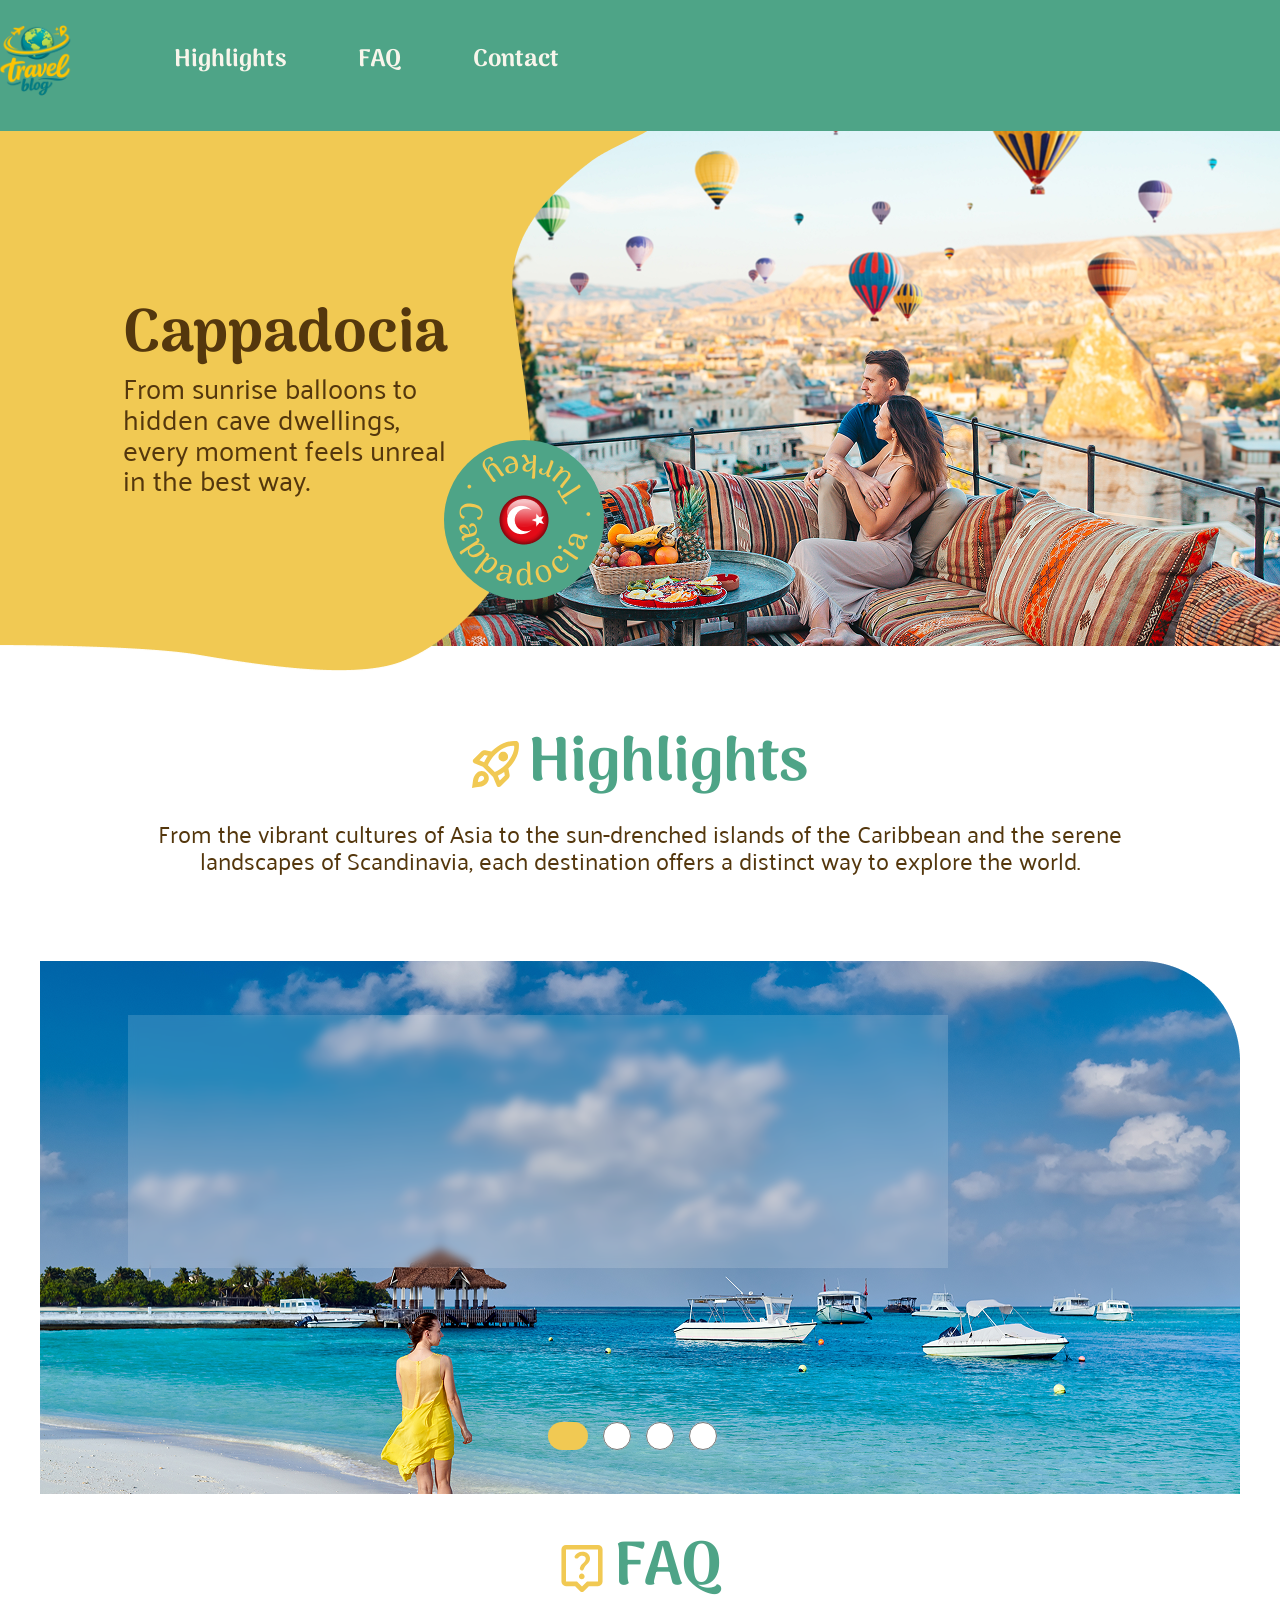
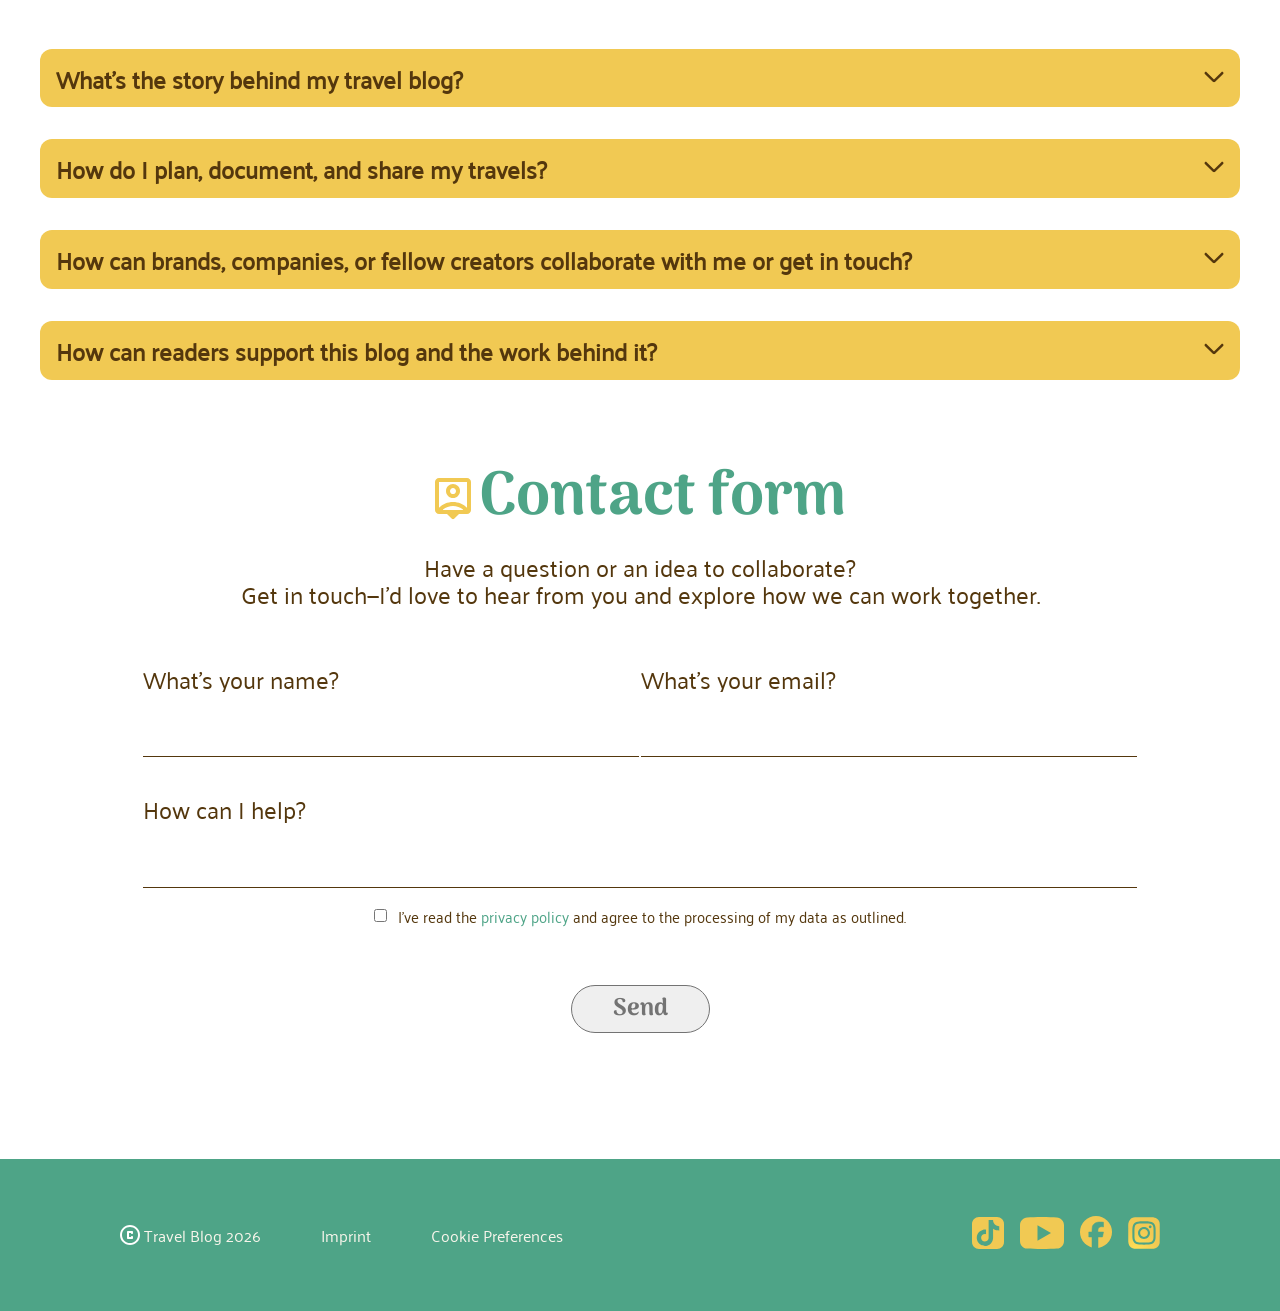
==== commit 4e404286: "Merge branch 'main' of github.com:Marvin1506/Blog" ====
--- a/index.html
+++ b/index.html
@@ -16,7 +16,7 @@
         <div class="page-header-wrapper">
             <div class="page-header">
                 <div class="header-logo">
-                    <a href="home.html"><img class="article03-media-logo" src="./images/icons/logo 03 1.svg"
+                    <a href="index.html"><img class="article03-media-logo" src="./images/icons/logo 03 1.svg"
                             alt="image Logo" /></a>
                 </div>
                 <div class="header-nav">
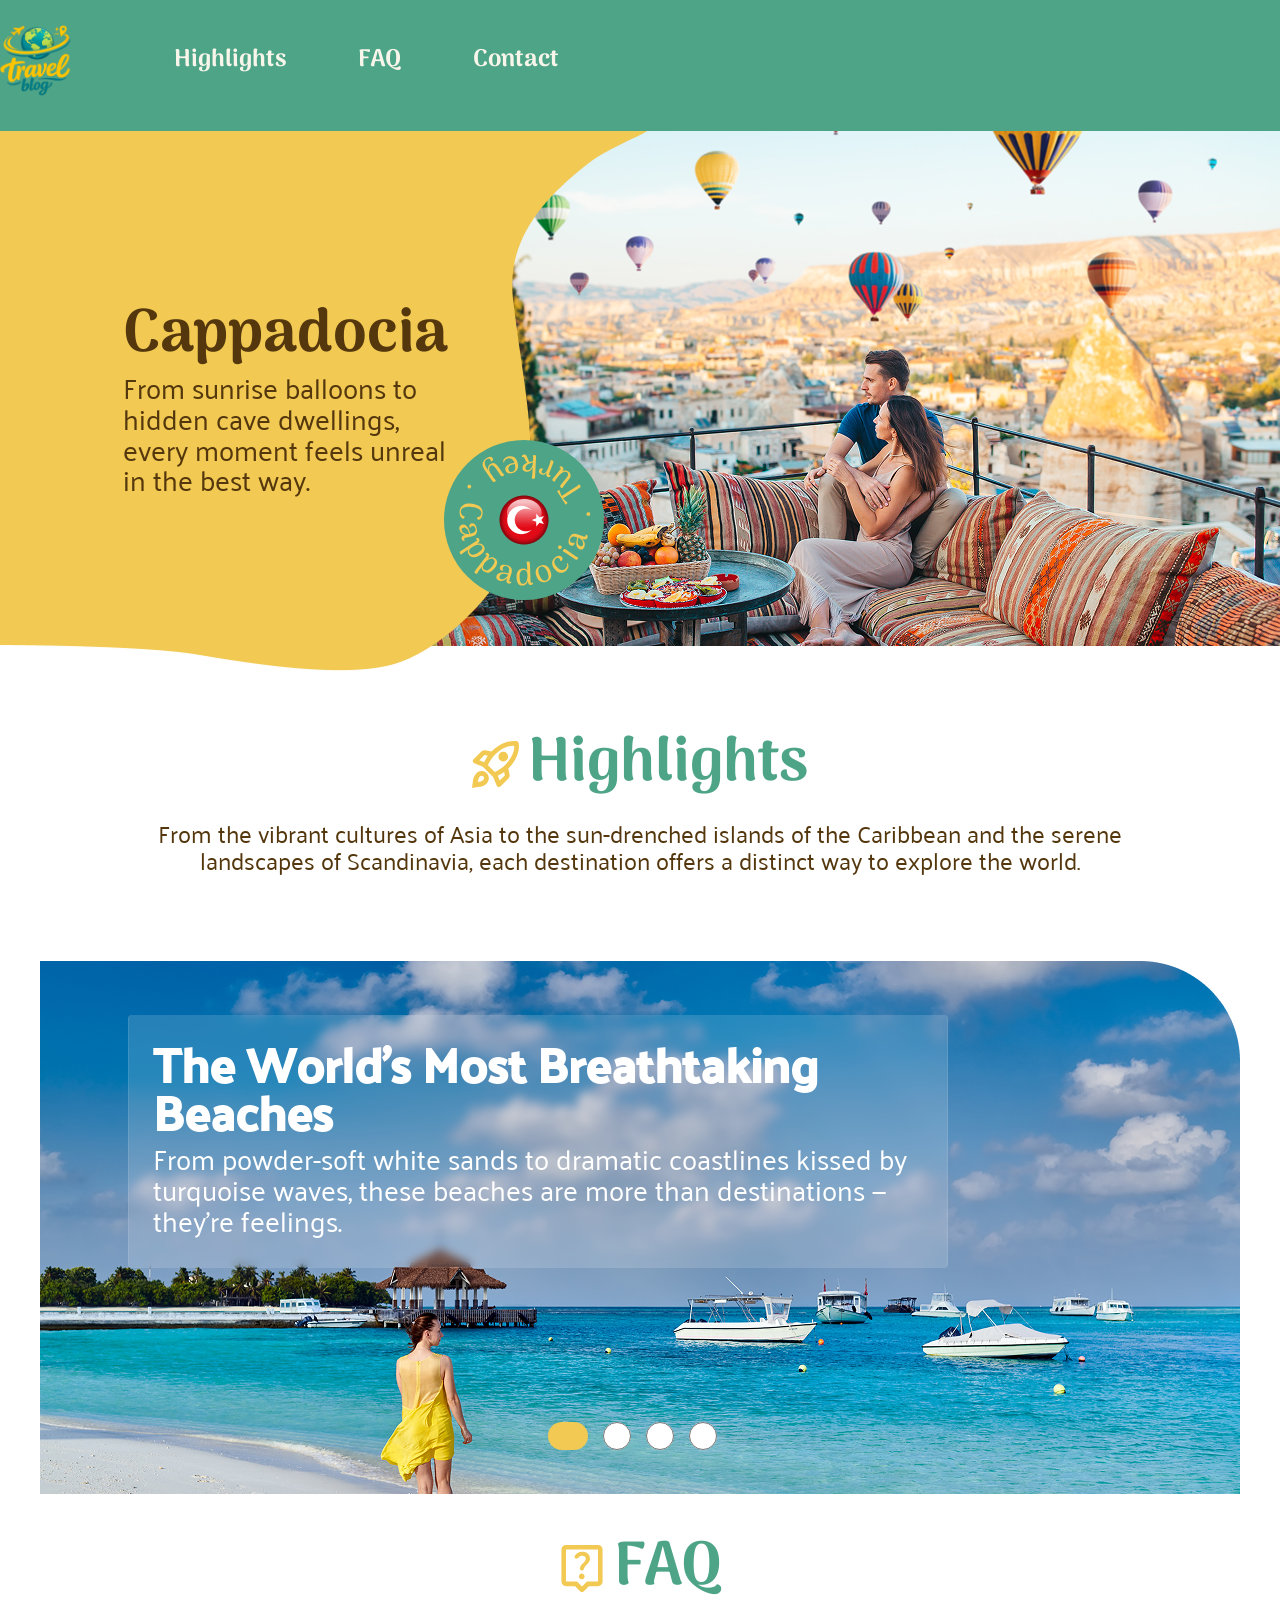
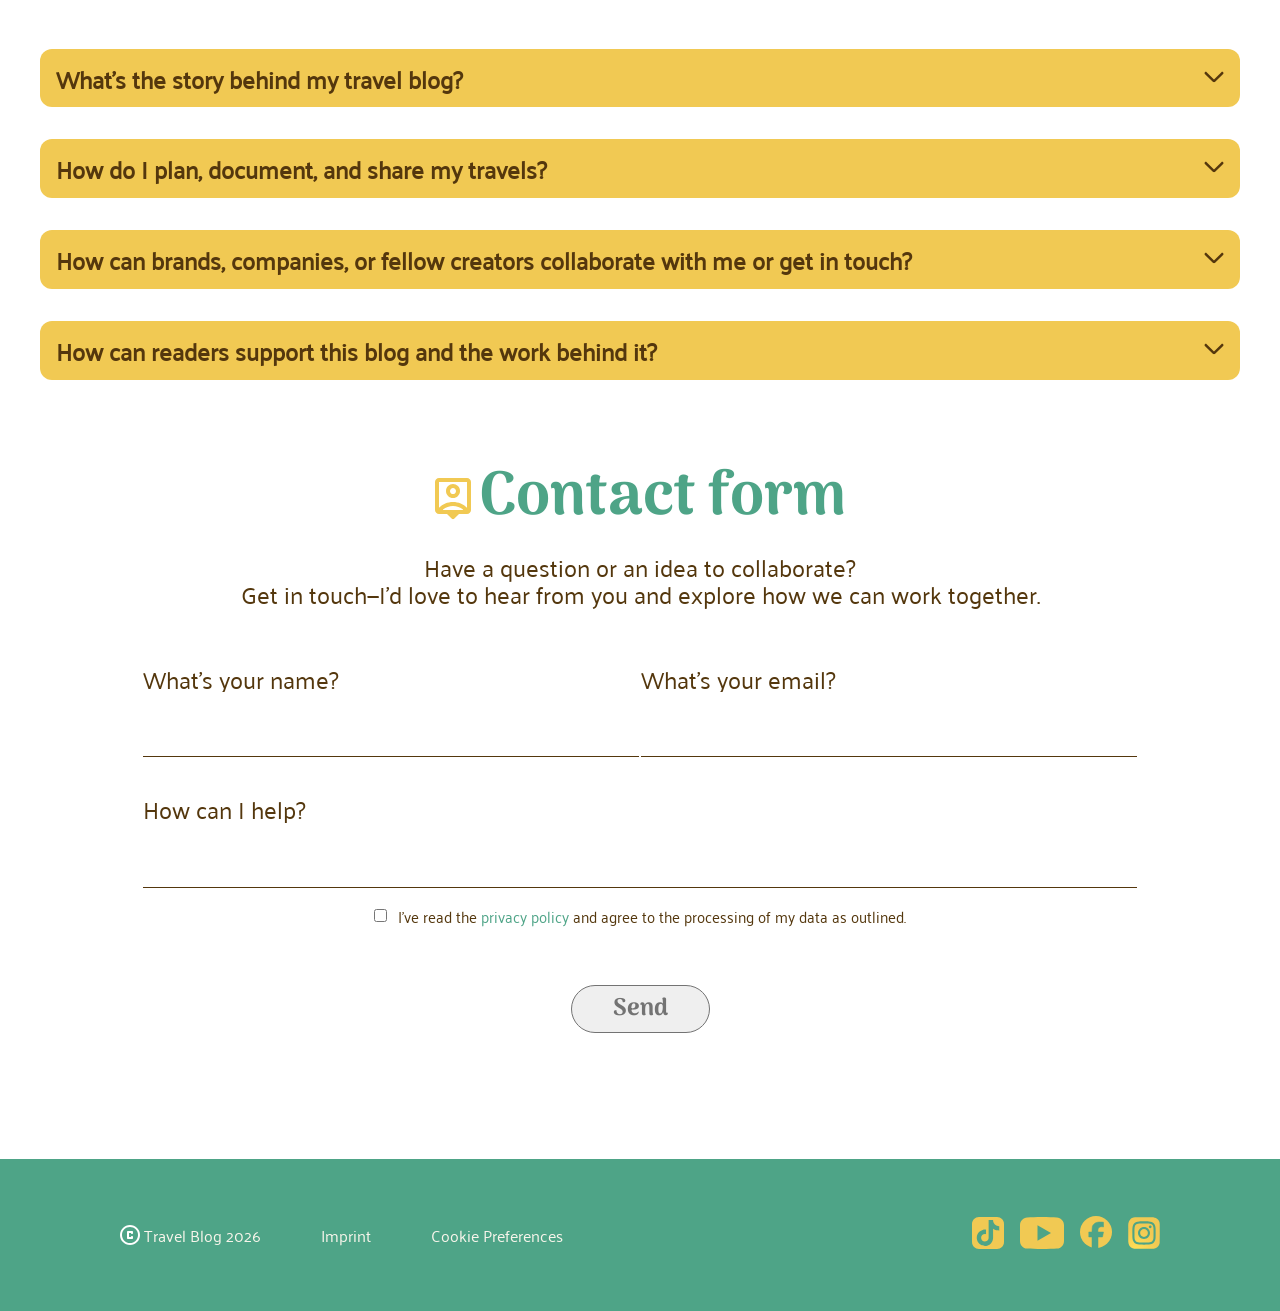
==== commit 7c36ba7c: "Merge branch 'main' of https://github.com/Marvin1506/Blog" ====
--- a/index.html
+++ b/index.html
@@ -132,53 +132,52 @@
 
 
                     <div class="slider-container">
-                        <a href="articel01-carousel.html" target="_blank"><img class="home-slide" id="show-first-img"
-                                src="./images/img_page_02/header photo.png" alt="">
-                            <img class="home-slide-small" id="show-first-img-small"
-                                src="./images/img_page_02/header photo (6).png" alt="">
-                            <div class="home-slider-container-text" id="show-first-h">
-                                <h4>The World’s Most Breathtaking Beaches</h4>
-                                <p>From powder-soft white sands to dramatic coastlines kissed by turquoise
-                                    waves, these beaches are more than destinations — they’re feelings.</p>
-                            </div>
+                        <a href="articel01-carousel.html"><img class="home-slide" id="show-first-img" src="./images/img_page_02/header photo.png" alt="">
+                        <img class="home-slide-small" id="show-first-img-small"
+                            src="./images/img_page_02/header photo (6).png" alt="">
+                        <div class="home-slider-container-text" id="show-first-h">
+                            <h4>The World’s Most Breathtaking Beaches</h4>
+                            <p>From powder-soft white sands to dramatic coastlines kissed by turquoise
+                                waves, these beaches are more than destinations — they’re feelings.</p>
+                        </div>
                         </a>
-                        <a href="article03-graph.html" target="_blank"><img class="home-slide" id="show-second-img"
-                                src="./images/img_page_02/header photo (2).png" alt="Pattaya von oben">
-                            <img class="home-slide-small" id="show-second-img-small"
-                                src="./images/img_page_02/header photo (8).png" alt="">
-                            <div class="home-slider-container-text" id="show-second-h">
-                                <h4>Pattaya Pulse:
-                                    Food, Sun and Neon Nights</h4>
-                                <p>From bustling promenades to nearby islands, the city offers an energetic and
-                                    diverse escape. Discover Pattaya City, with vibrant nightlife and rich
-                                    cultural
-                                    landmarks.</p>
-                            </div>
+                        <a href="article03-graph.html"><img class="home-slide" id="show-second-img" src="./images/img_page_02/header photo (2).png"
+                            alt="Pattaya von oben">
+                        <img class="home-slide-small" id="show-second-img-small"
+                            src="./images/img_page_02/header photo (8).png" alt="">
+                        <div class="home-slider-container-text" id="show-second-h">
+                            <h4>Pattaya Pulse:
+                                Food, Sun and Neon Nights</h4>
+                            <p>From bustling promenades to nearby islands, the city offers an energetic and
+                                diverse escape. Discover Pattaya City, with vibrant nightlife and rich
+                                cultural
+                                landmarks.</p>
+                        </div>
                         </a>
-                        <a href="futji.html" target="_blank">
-                            <img class="home-slide" id="show-third-img" src="./images/img_page_02/header photo (3).png"
-                                alt="">
-                            <img class="home-slide-small" id="show-third-img-small"
-                                src="./images/img_page_02/header photo (9).png" alt="">
-                            <div class="home-slider-container-text" id="show-third-h">
-                                <h4>Mountain Fuji</h4>
-                                <p>From bustling promenades to nearby islands, the city offers an energetic and
-                                    diverse escape. Discover Pattaya City, with vibrant nightlife and rich
-                                    cultural
-                                    landmarks.</p>
-                            </div>
+                        <a href="futji.html">
+                        <img class="home-slide" id="show-third-img" src="./images/img_page_02/header photo (3).png"
+                            alt="">
+                        <img class="home-slide-small" id="show-third-img-small"
+                            src="./images/img_page_02/header photo (9).png" alt="">
+                        <div class="home-slider-container-text" id="show-third-h">
+                            <h4>Mountain Fuji</h4>
+                            <p>From bustling promenades to nearby islands, the city offers an energetic and
+                                diverse escape. Discover Pattaya City, with vibrant nightlife and rich
+                                cultural
+                                landmarks.</p>
+                        </div>
                         </a>
-                        <a href="page02-video.html" target="_blank">
-                            <img class="home-slide" id="show-fourth-img" src="./images/img_page_02/header photo (1).png"
-                                alt="">
-                            <img class="home-slide-small" id="show-fourth-img-small"
-                                src="./images/img_page_02/header photo (7).png" alt="">
-                            <div class="home-slider-container-text" id="show-fourth-h">
-                                <h4>Copenhagen in 3 Days: Big Experiences, Smart Spending</h4>
-                                <p>Discover Copenhagen, where historic charm meets modern design, vibrant
-                                    cycling
-                                    culture and waterfront living.</p>
-                            </div>
+                        <a href="page02-video.html">
+                        <img class="home-slide" id="show-fourth-img" src="./images/img_page_02/header photo (1).png"
+                            alt="">
+                        <img class="home-slide-small" id="show-fourth-img-small"
+                            src="./images/img_page_02/header photo (7).png" alt="">
+                        <div class="home-slider-container-text" id="show-fourth-h">
+                            <h4>Copenhagen in 3 Days: Big Experiences, Smart Spending</h4>
+                            <p>Discover Copenhagen, where historic charm meets modern design, vibrant
+                                cycling
+                                culture and waterfront living.</p>
+                        </div>
                         </a>
                     </div>
 
@@ -371,26 +370,22 @@
                     <div class="footer-left-links">
                         <div class="travel-blog-copyright">
                             <img src="./images/icons/copyright.svg" alt="copyright logo">
-                            <a href="home.html">Travel Blog 2026</a>
+                            <a href="index.html">Travel Blog 2026</a>
                         </div>
                         <a href="Impressum.html">Imprint</a>
                         <a href="cookie preferences.html">Cookie Preferences</a>
                     </div>
                 </div>
                 <div class="footer-right">
-                    <a href="https://www.tiktok.com/de-DE/" target="_blank"><img src="./images/icons/Tiktok_icon 1.svg"
-                            alt="Tiktok_icon"></a>
-                    <a href="https://www.youtube.com/" target="_blank"><img src="./images/icons/youtube.svg"
-                            alt="youtube"></a>
-                    <a href="https://www.facebook.com/" target="_blank"><img src="./images/icons/facebook.svg"
-                            alt="facebook"></a>
-                    <a href="https://www.instagram.com/" target="_blank"><img
-                            src="./images/icons/Instagram_logo_2016 1.svg" alt="Instagram"></a>
+                    <a href="https://www.tiktok.com/de-DE/"><img src="./images/icons/Tiktok_icon 1.svg" alt="Tiktok_icon"></a>
+                    <a href="https://www.youtube.com/"><img src="./images/icons/youtube.svg" alt="youtube"></a>
+                   <a href="https://www.facebook.com/"><img src="./images/icons/facebook.svg" alt="facebook"></a>
+                   <a href="https://www.instagram.com/"><img src="./images/icons/Instagram_logo_2016 1.svg" alt="Instagram"></a>
                 </div>
             </div>
         </div>
         <div class="footer-mobile-version">
-            <a href="#home-main">
+            <a href="index.html">
                 <svg width="31" height="34" viewBox="0 0 31 34" fill="none" xmlns="http://www.w3.org/2000/svg">
                     <path
                         d="M3.875 30.1143H9.6875V20.4C9.6875 19.8495 9.87318 19.3881 10.2445 19.0157C10.6159 18.6433 11.076 18.4571 11.625 18.4571H19.375C19.924 18.4571 20.3841 18.6433 20.7555 19.0157C21.1268 19.3881 21.3125 19.8495 21.3125 20.4V30.1143H27.125V12.6286L15.5 3.88571L3.875 12.6286V30.1143ZM0 30.1143V12.6286C0 12.0133 0.13724 11.4305 0.411719 10.88C0.686198 10.3295 1.06563 9.87619 1.55 9.52L13.175 0.777143C13.8531 0.259048 14.6281 0 15.5 0C16.3719 0 17.1469 0.259048 17.825 0.777143L29.45 9.52C29.9344 9.87619 30.3138 10.3295 30.5883 10.88C30.8628 11.4305 31 12.0133 31 12.6286V30.1143C31 31.1829 30.6206 32.0976 29.8617 32.8586C29.1029 33.6195 28.1906 34 27.125 34H19.375C18.826 34 18.3659 33.8138 17.9945 33.4414C17.6232 33.069 17.4375 32.6076 17.4375 32.0571V22.3429H13.5625V32.0571C13.5625 32.6076 13.3768 33.069 13.0055 33.4414C12.6341 33.8138 12.174 34 11.625 34H3.875C2.80938 34 1.89714 33.6195 1.13828 32.8586C0.379427 32.0976 0 31.1829 0 30.1143Z"
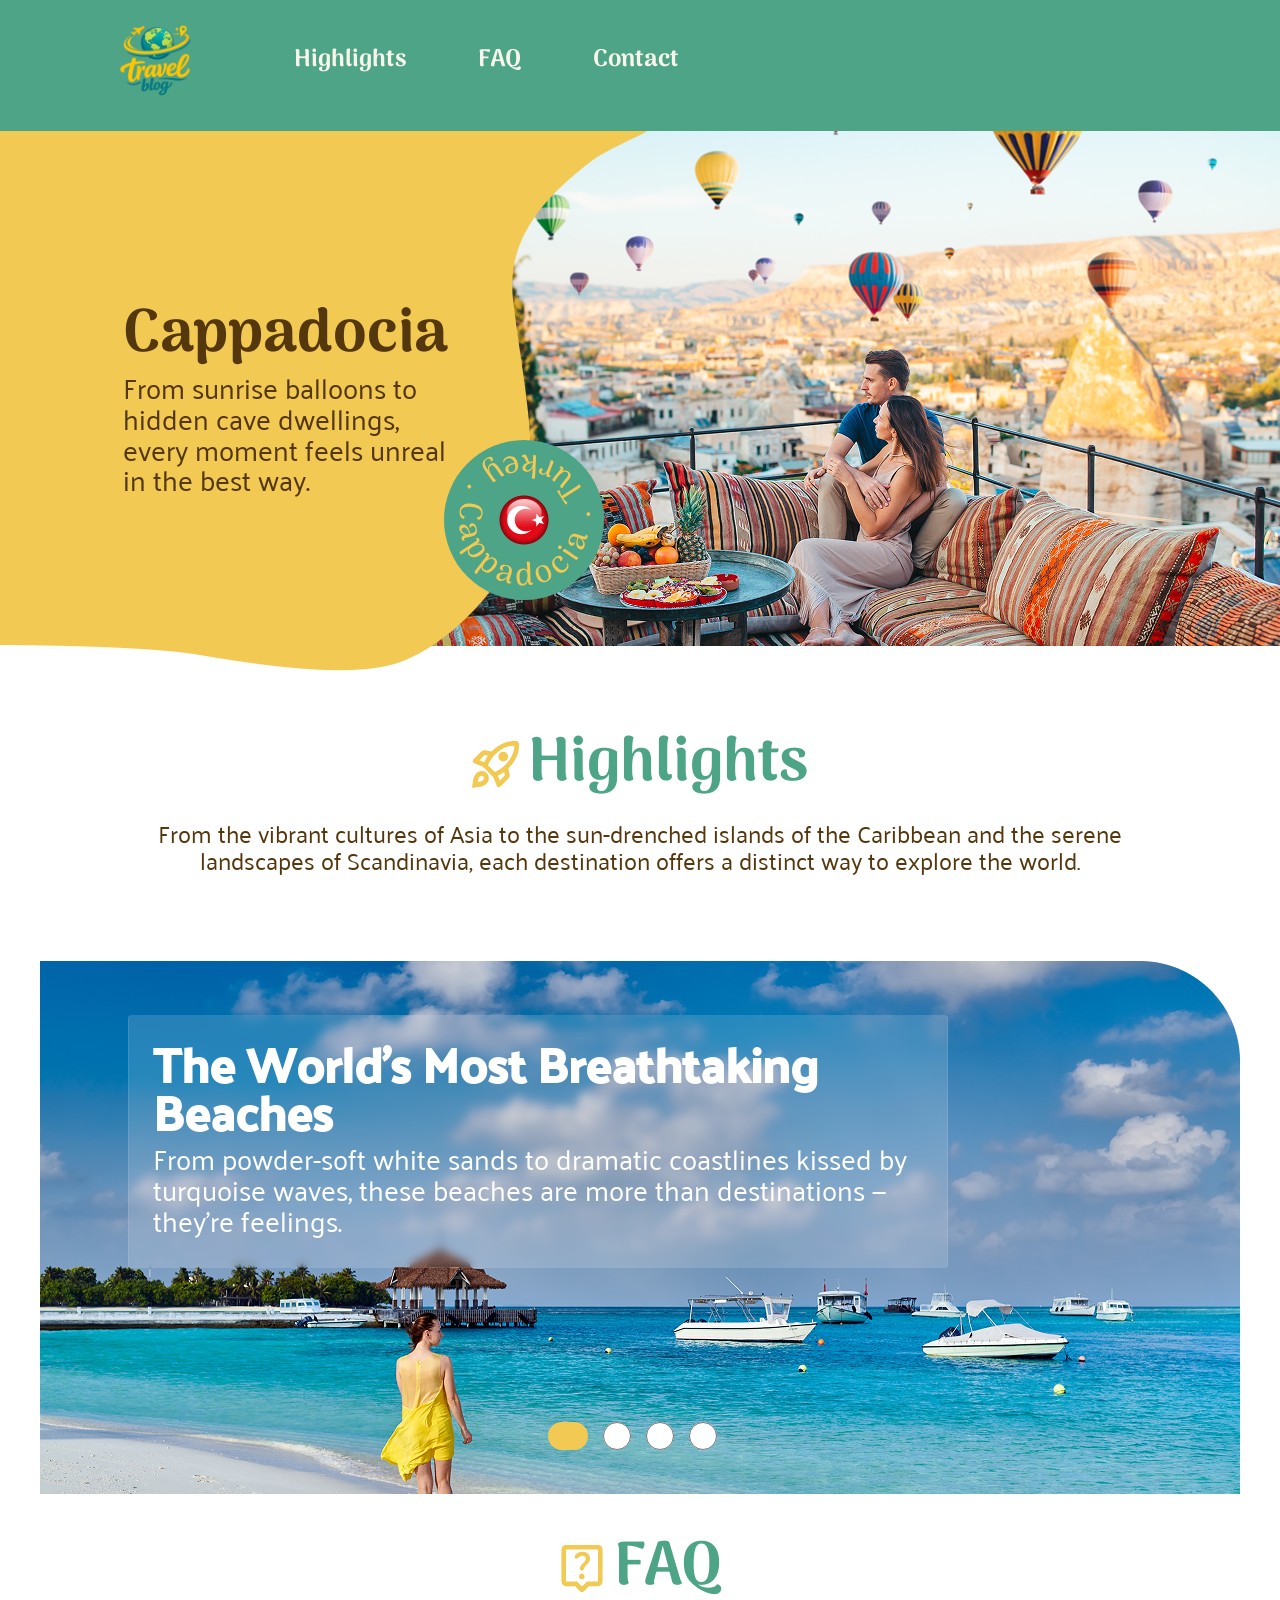
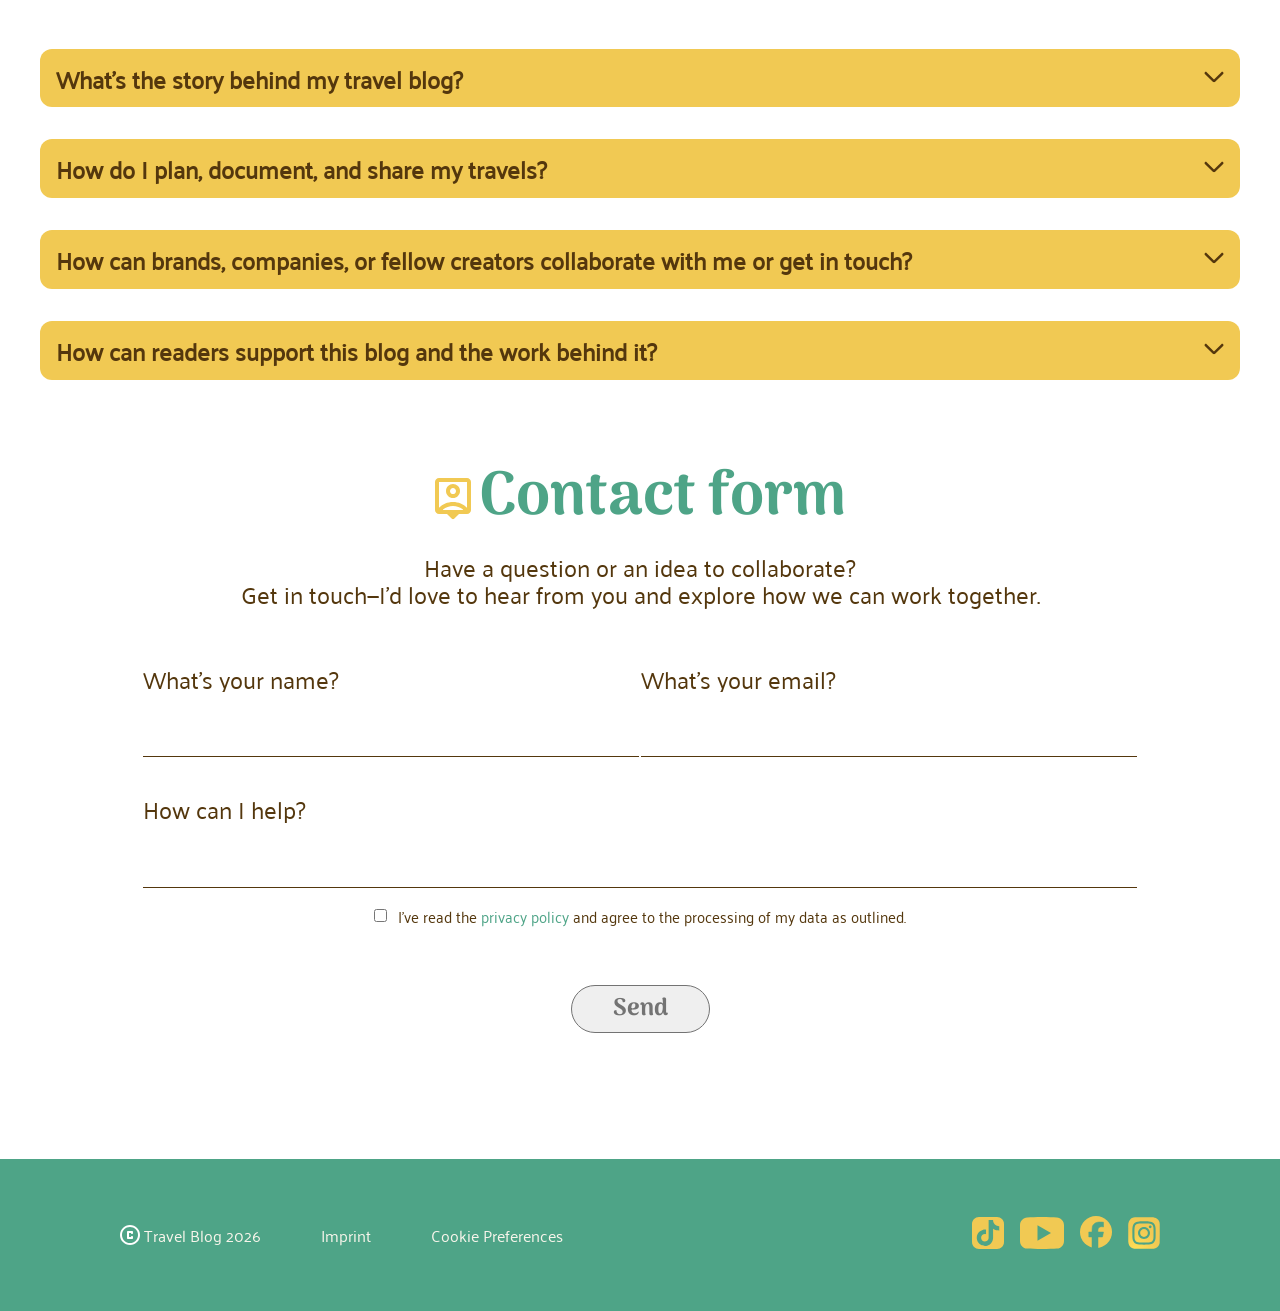
==== commit f70ee6f9: "Temporary change for faq. Still testing if failure delete this commit. Changed html and css to an di" ====
--- a/index.html
+++ b/index.html
@@ -196,30 +196,33 @@
                 </div>
                 <div class="home-questions">
                     <div class="home-QandA-section-wrapper">
-                        <details>
-                            <summary class="home-QandA-section">
-                                What’s the story behind my travel blog?
-                                <svg width="24" height="24" viewBox="0 0 24 24" fill="none"
-                                    xmlns="http://www.w3.org/2000/svg">
-                                    <mask id="mask0_19330_665" style="mask-type:alpha" maskUnits="userSpaceOnUse" x="0"
-                                        y="0" width="24" height="24">
-                                        <rect x="24" width="24" height="24" transform="rotate(90 24 0)"
-                                            fill="#D9D9D9" />
-                                    </mask>
-                                    <g mask="url(#mask0_19330_665)">
-                                        <path
-                                            d="M12 14.4751L19.35 7.12511C19.6 6.87511 19.8958 6.75428 20.2375 6.76261C20.5792 6.77094 20.875 6.90011 21.125 7.15011C21.375 7.40011 21.5 7.69594 21.5 8.03761C21.5 8.37928 21.375 8.67511 21.125 8.92511L13.425 16.6001C13.225 16.8001 13 16.9501 12.75 17.0501C12.5 17.1501 12.25 17.2001 12 17.2001C11.75 17.2001 11.5 17.1501 11.25 17.0501C11 16.9501 10.775 16.8001 10.575 16.6001L2.875 8.90011C2.625 8.65011 2.50417 8.35844 2.5125 8.02511C2.52083 7.69178 2.65 7.40011 2.9 7.15011C3.15 6.90011 3.44583 6.77511 3.7875 6.77511C4.12917 6.77511 4.425 6.90011 4.675 7.15011L12 14.4751Z"
-                                            fill="#54370D" />
-                                    </g>
-                                </svg>
-
-                            </summary>
-                            <p class="home-QandA-section-answer">This blog started as a simple digital diary to keep
-                                friends and family updated during my first solo backpacking trip. Over time, it evolved
-                                into a passionate community of fellow wanderers. Here, I share honest travel guides,
-                                hidden gems, and the raw, unfiltered realities of exploring the world. My ultimate goal
-                                is to inspire you to step out of your comfort zone and discover new cultures.</p>
-                        </details>
+
+                        <input type="checkbox" id="faq1" class="faq-toggle">
+
+                        <label for="faq1" class="home-QandA-section">
+                            What’s the story behind my travel blog?
+
+                            <svg width="24" height="24" viewBox="0 0 24 24" fill="none"
+                                xmlns="http://www.w3.org/2000/svg">
+                                <mask id="mask0_19330_665" style="mask-type:alpha" maskUnits="userSpaceOnUse" x="0"
+                                    y="0" width="24" height="24">
+                                    <rect x="24" width="24" height="24" transform="rotate(90 24 0)"
+                                        fill="#D9D9D9" />
+                                </mask>
+                                <g mask="url(#mask0_19330_665)">
+                                    <path
+                                        d="M12 14.4751L19.35 7.12511C19.6 6.87511 19.8958 6.75428 20.2375 6.76261C20.5792 6.77094 20.875 6.90011 21.125 7.15011C21.375 7.40011 21.5 7.69594 21.5 8.03761C21.5 8.37928 21.375 8.67511 21.125 8.92511L13.425 16.6001C13.225 16.8001 13 16.9501 12.75 17.0501C12.5 17.1501 12.25 17.2001 12 17.2001C11.75 17.2001 11.5 17.1501 11.25 17.0501C11 16.9501 10.775 16.8001 10.575 16.6001L2.875 8.90011C2.625 8.65011 2.50417 8.35844 2.5125 8.02511C2.52083 7.69178 2.65 7.40011 2.9 7.15011C3.15 6.90011 3.44583 6.77511 3.7875 6.77511C4.12917 6.77511 4.425 6.90011 4.675 7.15011L12 14.4751Z"
+                                        fill="#54370D" />
+                                </g>
+                            </svg>
+                        </label>
+
+                        <div class="home-QandA-section-answer">
+                            <p>
+                                This blog started as a simple digital diary to keep friends and family updated during my first solo backpacking trip. Over time, it evolved into a passionate community of fellow wanderers. Here, I share honest travel guides, hidden gems, and the raw, unfiltered realities of exploring the world. My ultimate goal is to inspire you to step out of your comfort zone and discover new cultures.
+                            </p>
+                        </div>
+
                     </div>
                     <div class="home-QandA-section-wrapper">
                         <details>
@@ -308,7 +311,7 @@
                         d="M12 36H4C2.9 36 1.95833 35.6083 1.175 34.825C0.391667 34.0417 0 33.1 0 32V4C0 2.9 0.391667 1.95833 1.175 1.175C1.95833 0.391667 2.9 0 4 0H32C33.1 0 34.0417 0.391667 34.825 1.175C35.6083 1.95833 36 2.9 36 4V32C36 33.1 35.6083 34.0417 34.825 34.825C34.0417 35.6083 33.1 36 32 36H24L19.4 40.6C19.2 40.8 18.9833 40.9417 18.75 41.025C18.5167 41.1083 18.2667 41.15 18 41.15C17.7333 41.15 17.4833 41.1083 17.25 41.025C17.0167 40.9417 16.8 40.8 16.6 40.6L12 36ZM4 29.7C5.8 27.9333 7.89167 26.5417 10.275 25.525C12.6583 24.5083 15.2333 24 18 24C20.7667 24 23.3417 24.5083 25.725 25.525C28.1083 26.5417 30.2 27.9333 32 29.7V4H4V29.7ZM18 20C19.9333 20 21.5833 19.3167 22.95 17.95C24.3167 16.5833 25 14.9333 25 13C25 11.0667 24.3167 9.41667 22.95 8.05C21.5833 6.68333 19.9333 6 18 6C16.0667 6 14.4167 6.68333 13.05 8.05C11.6833 9.41667 11 11.0667 11 13C11 14.9333 11.6833 16.5833 13.05 17.95C14.4167 19.3167 16.0667 20 18 20ZM8 32H28V31.5C26.6 30.3333 25.05 29.4583 23.35 28.875C21.65 28.2917 19.8667 28 18 28C16.1333 28 14.35 28.2917 12.65 28.875C10.95 29.4583 9.4 30.3333 8 31.5V32ZM18 16C17.1667 16 16.4583 15.7083 15.875 15.125C15.2917 14.5417 15 13.8333 15 13C15 12.1667 15.2917 11.4583 15.875 10.875C16.4583 10.2917 17.1667 10 18 10C18.8333 10 19.5417 10.2917 20.125 10.875C20.7083 11.4583 21 12.1667 21 13C21 13.8333 20.7083 14.5417 20.125 15.125C19.5417 15.7083 18.8333 16 18 16Z"
                         fill="#F1C953" />
                 </svg>
-                <h3>Contact form</h3>
+                <h3 #contact>Contact form</h3>
             </div>
             <form class="home-form-wrapper">
                 <p class="home-text-regular" id="home-text-contact-introduction">Have a question or an idea to
--- a/style.css
+++ b/style.css
@@ -30,7 +30,8 @@
     /* Chrome 36+, Opera 23+, Firefox 39+, Safari 12+, iOS 10+ */
 }
 
-html, body {
+html,
+body {
     height: 100%;
     margin: 0;
 }
@@ -38,12 +39,12 @@
 body {
     display: flex;
     flex-direction: column;
-    min-height: 100vh; 
+    min-height: 100vh;
 }
 
 
 main {
-    flex: 1; 
+    flex: 1;
 }
 
 * {
@@ -64,6 +65,7 @@
     flex-direction: row;
     width: 100%;
     margin: 0 auto;
+    padding-left: 120px;
 }
 
 .header-nav {
@@ -1351,12 +1353,11 @@
 
 .lorem-text-second-carousel {
     margin-top: 88px;
-    height: 261px;
     width: 1020px;
 }
 
 .pro-tipps-div-carousel {
-    margin-top: 88px;
+    margin-top: 120px;
     width: 1130px;
     height: 260.0000305175781px;
     position: relative;
@@ -1422,8 +1423,6 @@
 
 .lorem-text-third-carousel {
     width: 1201px;
-    height: 232px;
-    margin-top: 88px;
 }
 
 .follow-me-text-share-div-carousel {
@@ -1793,6 +1792,7 @@
     color: #54370D;
 }
 
+
 .home-QandA-section>svg {
     margin-right: 14px;
 }
@@ -1803,17 +1803,15 @@
     gap: 32px;
 }
 
-.home-main-section-faq-wrapper{
+.home-main-section-faq-wrapper {
     width: 100%;
     max-width: 1200px;
 }
 
 .home-QandA-section-answer {
-    margin: 0px 14px 16px 14px;
+    margin: 0px 14px 0px 14px;
     border-radius: 12px;
-    display: flex;
     text-align: left;
-    padding: 4px 24px 4px 4px;
     font-family: 'Palanquin';
     font-weight: 500;
     font-size: 16px;
@@ -1822,7 +1820,45 @@
     letter-spacing: 0;
     max-width: 1172px;
     background-color: #FFFFFF;
-}
+
+    display: grid;
+    grid-template-rows: 0fr;
+    overflow: hidden;
+    transition: grid-template-rows 0.4s ease;
+}
+
+.home-QandA-section-answer p {
+    margin: 0;
+    overflow: hidden;
+}
+
+.faq-toggle {
+    display: none;
+}
+
+.faq-toggle:checked ~ .home-QandA-section-answer {
+    grid-template-rows: 1fr;
+    padding: 4px 24px 4px 4px;
+    margin: 0px 14px 16px 14px;
+}
+
+.home-QandA-section svg {
+    transition: transform 0.4s ease;
+}
+
+.faq-toggle:checked + .home-QandA-section svg {
+    transform: rotate(180deg);
+}
+
+.home-QandA-section>svg {
+    transition: transform 0.35s ease;
+}
+
+details[open] .home-QandA-section>svg {
+    transform: rotate(180deg);
+}
+
+
 
 .home-main-section-contact-heading {
     display: flex;
@@ -1857,10 +1893,11 @@
     height: 94px;
     text-align: left;
 }
-.home-contact-formular{
+
+.home-contact-formular {
     width: 100%;
     max-width: 1200px;
-    
+
 }
 
 .name-contact-formular-margin {
@@ -1887,17 +1924,17 @@
     caret-color: #4EA487;
 }
 
-.home-form-wrapper{
+.home-form-wrapper {
     width: 100%;
     max-width: 1100px;
-    
+
 }
 
 #home-contact-formular-table-row-one {
     display: flex;
     justify-content: space-between;
     margin-bottom: 34px;
-        table-layout: fixed;
+    table-layout: fixed;
     border-collapse: collapse;
 }
 
@@ -2090,11 +2127,15 @@
 }
 
 .Imp-Style {
-    margin-top: 40px;
-    margin-bottom: 40px;
-    margin-left: 40px;
+    margin-top: 20px;
+    margin-bottom: 20px;
     font-family: Palanquin;
-    min-height: 100dvh;
+    max-width: 1440px;
+    margin-left: 120px;
+    margin-right: 120px;
+    display: flex;
+    flex-direction: column;
+
 }
 
 .Imp-Style h1,
@@ -2409,9 +2450,9 @@
         align-items: center;
     }
 
-   
-
-   
+
+
+
 
 
     .home-switch-wrapper {
@@ -2440,7 +2481,7 @@
         font-size: 28px;
     }
 
-   
+
 
     .home-slider-container-text p {
         font-size: 20px;
@@ -2465,9 +2506,9 @@
         margin: 0;
     }
 
-.home-main-section{
-    width: fit-content;
-}
+    .home-main-section {
+        width: fit-content;
+    }
 
 
     #highlight {
@@ -2513,9 +2554,10 @@
 
     }
 
-    .home-privacy-policy-error{
-          width: 237px;;
-          margin-top: 20px;
+    .home-privacy-policy-error {
+        width: 237px;
+        ;
+        margin-top: 20px;
     }
 
     #first-img:checked~.slider-container #show-first-img-small {
@@ -2569,7 +2611,7 @@
         table-layout: fixed;
     }
 
-    
+
 
 
     .home-QandA-section-wrapper {
@@ -2619,20 +2661,22 @@
     }
 
     .home-send-button-wrapper {
-   
-    margin-top: 40px;
-    margin-bottom: 80px;
-}
-#home-text-highlights{
-    display: none;
-}
-.home-main-section-highlights-heading{
-    margin-top: 80px;
-}
-}
-
-
-@media screen and (max-width: 768px){
+
+        margin-top: 40px;
+        margin-bottom: 80px;
+    }
+
+    #home-text-highlights {
+        display: none;
+    }
+
+    .home-main-section-highlights-heading {
+        margin-top: 80px;
+    }
+}
+
+
+@media screen and (max-width: 768px) {
     .home-landing-section-left-insideIMG>img {
         width: 222px;
         height: 299px;
@@ -2652,7 +2696,7 @@
         background-position-x: -679px;
     }
 
-   .home-cappadocia-turkey-animation {
+    .home-cappadocia-turkey-animation {
         margin: 0;
         margin-left: 71px;
         margin-bottom: 18px;
@@ -2660,6 +2704,7 @@
         height: 160px;
     }
 }
+
 /* 
 
 @media screen and (min-width: 768px) and (max-width: 1200px) {
@@ -3219,6 +3264,8 @@
         display: flex;
         align-items: center;
         justify-content: space-around;
+        padding-top: 12px;
+        padding-bottom: 12px;
     }
 }
 
@@ -3244,16 +3291,21 @@
     }
 
     .article03-sec4-arrow {
-        bottom: 31px;
+        bottom: 20px;
+        display: none;
+        /*   bottom: 31px; */
         left: 96px;
         height: 85px;
         width: 65px;
-    }
-
-    .article03-sec4-arrow {
         left: 50px;
         transform: rotate(25deg);
     }
+
+    #article03-sec4-arrow-small {
+        position: absolute;
+        left: 100px;
+    }
+
 
 }
 
@@ -3349,6 +3401,13 @@
         gap: 16px;
         padding-top: 50px;
 
+
+    }
+
+    .Imp-Style {
+        margin-left: 80px;
+        margin-right: 80px;
+        font-size: 12px;
     }
 
 }
@@ -3388,16 +3447,24 @@
 
 }
 
-    @media(max-width:520px) {
-
-        .article03-sec4-box {
-            width: 300px;
-        }
-
-        .article03-sec4-arrow {
-            left: -25px;
-            transform: rotate(35deg);
-        }
+@media(max-width:520px) {
+
+    .article03-sec4-box {
+        width: 300px;
+    }
+
+    #article03-sec4-arrow {
+        left: -20px;
+        transform: rotate(35deg);
+    }
+
+    #article03-sec4-arrow-small {
+        left: 46px;
+        bottom: 10px;
+        transform: rotate(-25deg);
+
+    }
+
 
     .page-footer {
         padding-right: 15px;
@@ -3432,9 +3499,31 @@
     }
 
 
+    .Imp-Style {
+        margin-left: 15px;
+        margin-right: 15px;
+    }
+
+}
+
+@media(max-width:390px) {
+
+    .footer-right img {
+        height: 30px;
+        width: 30px;
+    }
+
+
 }
 
 @media(max-width:360px) {
+
+    #article03-sec4-arrow-small {
+        top: 39px;
+        left: 41px;
+        transform: rotate(-15deg);
+        position: absolute;
+    }
 
     .article3-sec-1-info {
         font-size: 12px;
@@ -3462,7 +3551,17 @@
         width: 54px;
         left: -5px;
         transform: rotate(18deg);
-        top: 63px;
+        top: 32px;
+    }
+
+    .footer-right img {
+        height: 25px;
+        width: 25px;
+    }
+
+    .article03-graph-box {
+        width: 270px;
+
     }
 
 }
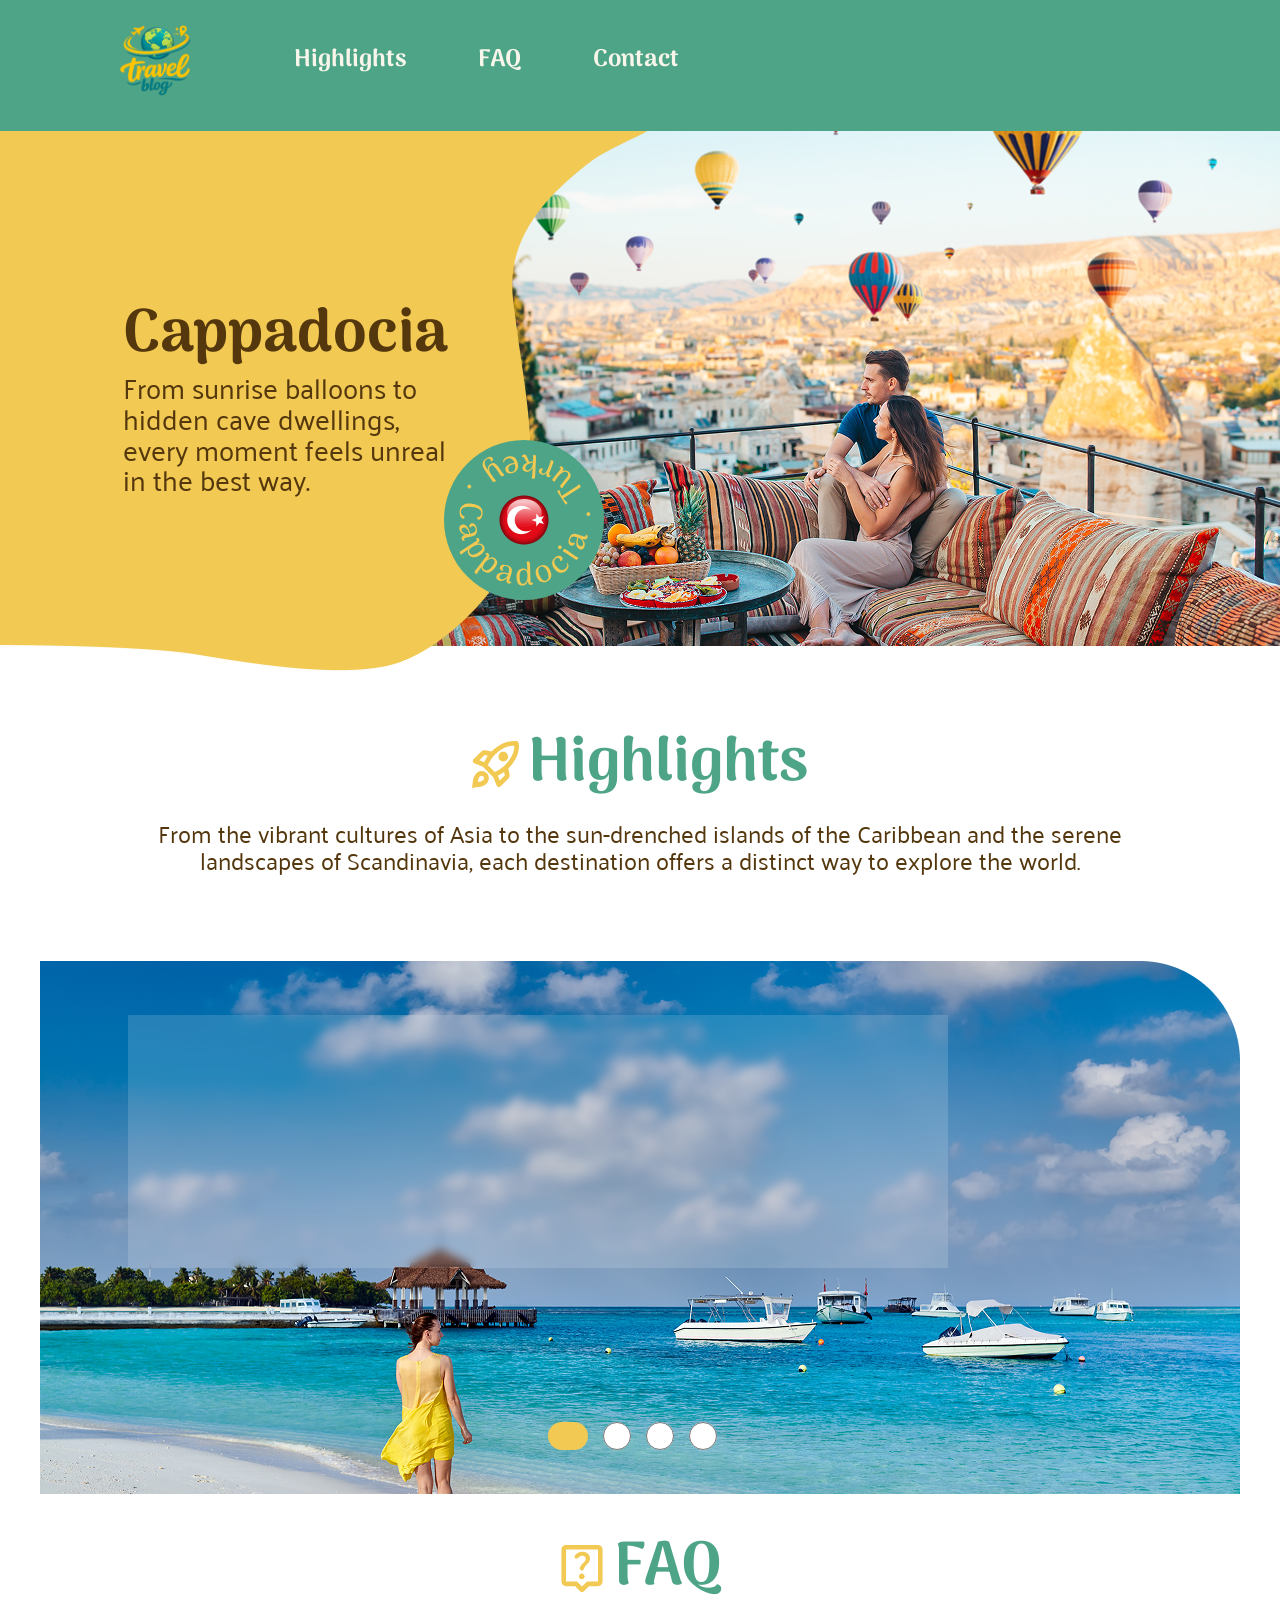
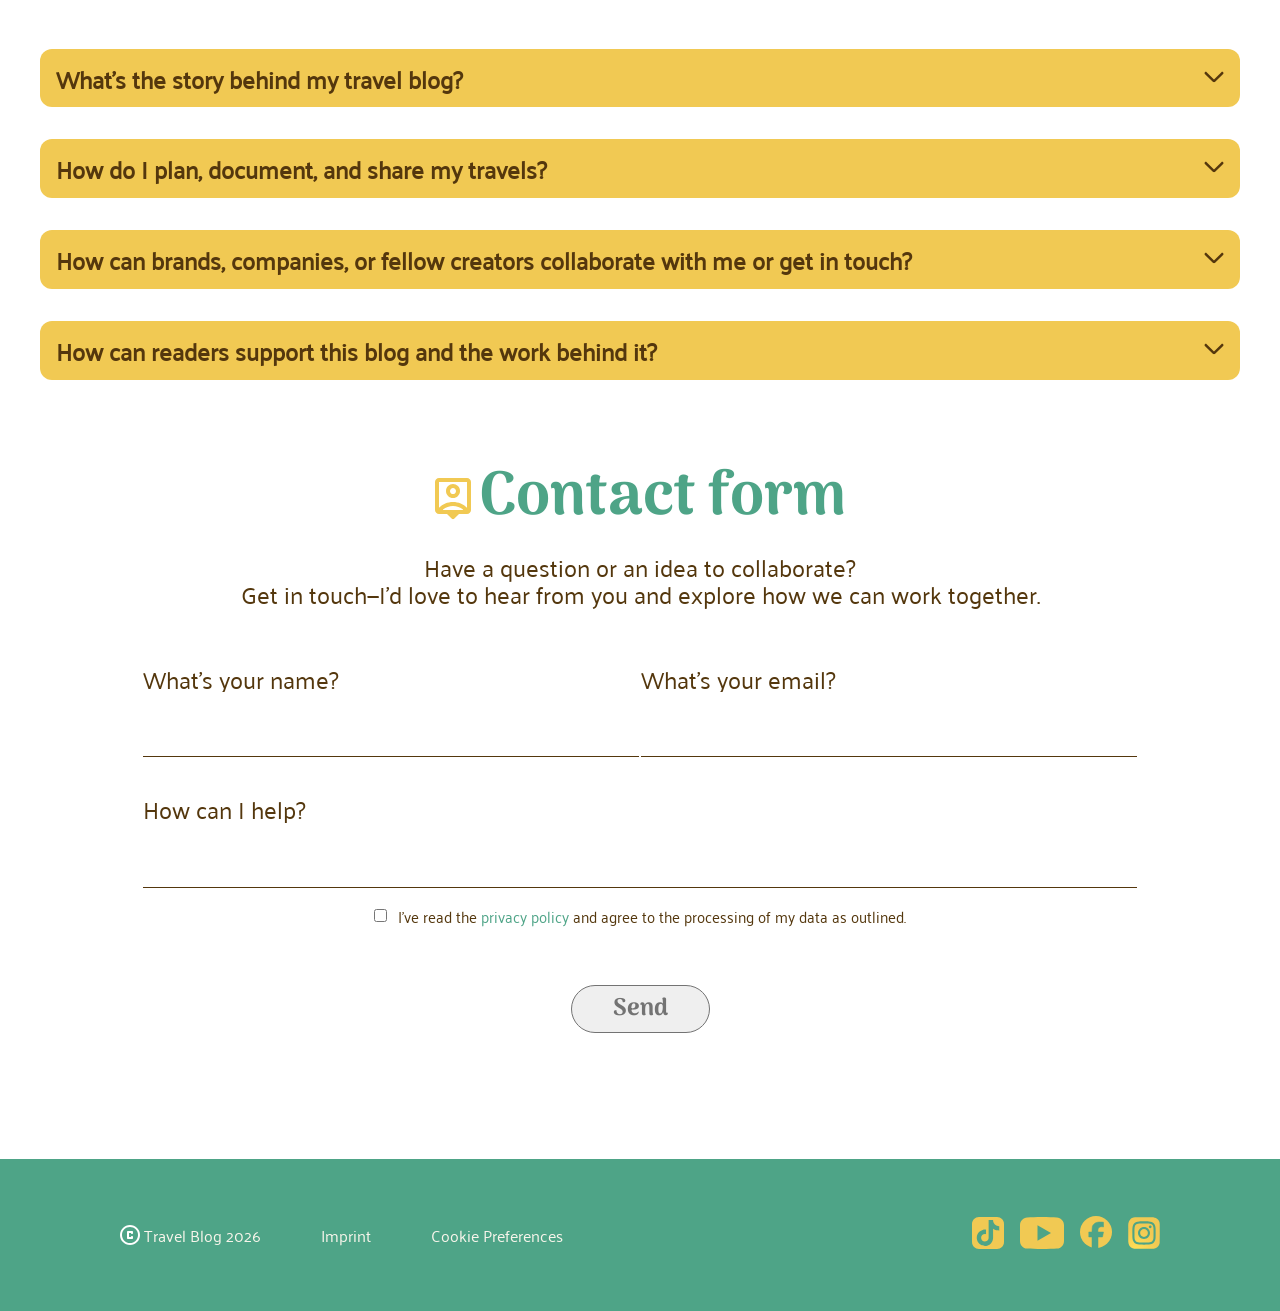
==== commit 0dbf7879: "changed links" ====
--- a/index.html
+++ b/index.html
@@ -184,8 +184,8 @@
                 </label>
             </div>
 
-            <div id="faq" class="home-main-section-faq-wrapper">
-                <div class="home-main-section-faq-heading">
+            <div  class="home-main-section-faq-wrapper">
+                <div class="home-main-section-faq-heading" id="faq">
 
                     <svg width="36" height="42" viewBox="0 0 36 42" fill="none" xmlns="http://www.w3.org/2000/svg">
                         <path
@@ -225,82 +225,82 @@
 
                     </div>
                     <div class="home-QandA-section-wrapper">
-                        <details>
-                            <summary class="home-QandA-section">
-                                How do I plan, document, and share my travels?
-                                <svg width="24" height="24" viewBox="0 0 24 24" fill="none"
-                                    xmlns="http://www.w3.org/2000/svg">
-                                    <mask id="mask0_19330_665" style="mask-type:alpha" maskUnits="userSpaceOnUse" x="0"
-                                        y="0" width="24" height="24">
-                                        <rect x="24" width="24" height="24" transform="rotate(90 24 0)"
-                                            fill="#D9D9D9" />
-                                    </mask>
-                                    <g mask="url(#mask0_19330_665)">
-                                        <path
-                                            d="M12 14.4751L19.35 7.12511C19.6 6.87511 19.8958 6.75428 20.2375 6.76261C20.5792 6.77094 20.875 6.90011 21.125 7.15011C21.375 7.40011 21.5 7.69594 21.5 8.03761C21.5 8.37928 21.375 8.67511 21.125 8.92511L13.425 16.6001C13.225 16.8001 13 16.9501 12.75 17.0501C12.5 17.1501 12.25 17.2001 12 17.2001C11.75 17.2001 11.5 17.1501 11.25 17.0501C11 16.9501 10.775 16.8001 10.575 16.6001L2.875 8.90011C2.625 8.65011 2.50417 8.35844 2.5125 8.02511C2.52083 7.69178 2.65 7.40011 2.9 7.15011C3.15 6.90011 3.44583 6.77511 3.7875 6.77511C4.12917 6.77511 4.425 6.90011 4.675 7.15011L12 14.4751Z"
-                                            fill="#54370D" />
-                                    </g>
-                                </svg>
-
-                            </summary>
-                            <p class="home-QandA-section-answer">My planning starts with deep research using local
-                                blogs, maps, and community forums to find authentic, off-the-beaten-path experiences. On
-                                the road, I document everything using a compact mirrorless camera and a classic journal.
-                                Back home, I curate these raw memories into detailed itineraries, packing lists, and
-                                engaging stories shared right here on the blog and across my social media.</p>
-                        </details>
+                        <input type="checkbox" id="faq2" class="faq-toggle">
+
+                        <label for="faq2" class="home-QandA-section">
+                            How do I plan, document, and share my travels?
+                            <svg width="24" height="24" viewBox="0 0 24 24" fill="none"
+                                xmlns="http://www.w3.org/2000/svg">
+                                <mask id="mask0_19330_665" style="mask-type:alpha" maskUnits="userSpaceOnUse" x="0"
+                                    y="0" width="24" height="24">
+                                    <rect x="24" width="24" height="24" transform="rotate(90 24 0)"
+                                        fill="#D9D9D9" />
+                                </mask>
+                                <g mask="url(#mask0_19330_665)">
+                                    <path
+                                        d="M12 14.4751L19.35 7.12511C19.6 6.87511 19.8958 6.75428 20.2375 6.76261C20.5792 6.77094 20.875 6.90011 21.125 7.15011C21.375 7.40011 21.5 7.69594 21.5 8.03761C21.5 8.37928 21.375 8.67511 21.125 8.92511L13.425 16.6001C13.225 16.8001 13 16.9501 12.75 17.0501C12.5 17.1501 12.25 17.2001 12 17.2001C11.75 17.2001 11.5 17.1501 11.25 17.0501C11 16.9501 10.775 16.8001 10.575 16.6001L2.875 8.90011C2.625 8.65011 2.50417 8.35844 2.5125 8.02511C2.52083 7.69178 2.65 7.40011 2.9 7.15011C3.15 6.90011 3.44583 6.77511 3.7875 6.77511C4.12917 6.77511 4.425 6.90011 4.675 7.15011L12 14.4751Z"
+                                        fill="#54370D" />
+                                </g>
+                            </svg>
+                        </label>
+
+                        <div class="home-QandA-section-answer">
+                            <p>
+                                My planning starts with deep research using local blogs, maps, and community forums to find authentic, off-the-beaten-path experiences. On the road, I document everything using a compact mirrorless camera and a classic journal. Back home, I curate these raw memories into detailed itineraries, packing lists, and engaging stories shared right here on the blog and across my social media.
+                            </p>
+                        </div>
                     </div>
                     <div class="home-QandA-section-wrapper">
-                        <details>
-                            <summary class="home-QandA-section">
-                                How can brands, companies, or fellow creators collaborate with me or get in touch?
-                                <svg width="24" height="24" viewBox="0 0 24 24" fill="none"
-                                    xmlns="http://www.w3.org/2000/svg">
-                                    <mask id="mask0_19330_665" style="mask-type:alpha" maskUnits="userSpaceOnUse" x="0"
-                                        y="0" width="24" height="24">
-                                        <rect x="24" width="24" height="24" transform="rotate(90 24 0)"
-                                            fill="#D9D9D9" />
-                                    </mask>
-                                    <g mask="url(#mask0_19330_665)">
-                                        <path
-                                            d="M12 14.4751L19.35 7.12511C19.6 6.87511 19.8958 6.75428 20.2375 6.76261C20.5792 6.77094 20.875 6.90011 21.125 7.15011C21.375 7.40011 21.5 7.69594 21.5 8.03761C21.5 8.37928 21.375 8.67511 21.125 8.92511L13.425 16.6001C13.225 16.8001 13 16.9501 12.75 17.0501C12.5 17.1501 12.25 17.2001 12 17.2001C11.75 17.2001 11.5 17.1501 11.25 17.0501C11 16.9501 10.775 16.8001 10.575 16.6001L2.875 8.90011C2.625 8.65011 2.50417 8.35844 2.5125 8.02511C2.52083 7.69178 2.65 7.40011 2.9 7.15011C3.15 6.90011 3.44583 6.77511 3.7875 6.77511C4.12917 6.77511 4.425 6.90011 4.675 7.15011L12 14.4751Z"
-                                            fill="#54370D" />
-                                    </g>
-                                </svg>
-
-                            </summary>
-                            <p class="home-QandA-section-answer">I’m always excited to collaborate with brands, tourism
-                                boards, and creators who share a passion for authentic travel. Whether it's sponsored
-                                content, hotel reviews, or creative campaigns, feel free to reach out! You can use the
-                                contact form on this website or send a direct email to [your-email@example.com] to
-                                request my current media kit.</p>
-                        </details>
+                        <input type="checkbox" id="faq3" class="faq-toggle">
+
+                        <label for="faq3" class="home-QandA-section">
+                            How can brands, companies, or fellow creators collaborate with me or get in touch?
+                            <svg width="24" height="24" viewBox="0 0 24 24" fill="none"
+                                xmlns="http://www.w3.org/2000/svg">
+                                <mask id="mask0_19330_665" style="mask-type:alpha" maskUnits="userSpaceOnUse" x="0"
+                                    y="0" width="24" height="24">
+                                    <rect x="24" width="24" height="24" transform="rotate(90 24 0)"
+                                        fill="#D9D9D9" />
+                                </mask>
+                                <g mask="url(#mask0_19330_665)">
+                                    <path
+                                        d="M12 14.4751L19.35 7.12511C19.6 6.87511 19.8958 6.75428 20.2375 6.76261C20.5792 6.77094 20.875 6.90011 21.125 7.15011C21.375 7.40011 21.5 7.69594 21.5 8.03761C21.5 8.37928 21.375 8.67511 21.125 8.92511L13.425 16.6001C13.225 16.8001 13 16.9501 12.75 17.0501C12.5 17.1501 12.25 17.2001 12 17.2001C11.75 17.2001 11.5 17.1501 11.25 17.0501C11 16.9501 10.775 16.8001 10.575 16.6001L2.875 8.90011C2.625 8.65011 2.50417 8.35844 2.5125 8.02511C2.52083 7.69178 2.65 7.40011 2.9 7.15011C3.15 6.90011 3.44583 6.77511 3.7875 6.77511C4.12917 6.77511 4.425 6.90011 4.675 7.15011L12 14.4751Z"
+                                        fill="#54370D" />
+                                </g>
+                            </svg>
+                        </label>
+
+                        <div class="home-QandA-section-answer">
+                            <p>
+                                I’m always excited to collaborate with brands, tourism boards, and creators who share a passion for authentic travel. Whether it's sponsored content, hotel reviews, or creative campaigns, feel free to reach out! You can use the contact form on this website or send a direct email to [your-email@example.com] to request my current media kit.
+                            </p>
+                        </div>
                     </div>
                     <div class="home-QandA-section-wrapper">
-                        <details>
-                            <summary class="home-QandA-section">How can readers support this blog and the work
-                                behind
-                                it?
-                                <svg width="24" height="24" viewBox="0 0 24 24" fill="none"
-                                    xmlns="http://www.w3.org/2000/svg">
-                                    <mask id="mask0_19330_665" style="mask-type:alpha" maskUnits="userSpaceOnUse" x="0"
-                                        y="0" width="24" height="24">
-                                        <rect x="24" width="24" height="24" transform="rotate(90 24 0)"
-                                            fill="#D9D9D9" />
-                                    </mask>
-                                    <g mask="url(#mask0_19330_665)">
-                                        <path
-                                            d="M12 14.4751L19.35 7.12511C19.6 6.87511 19.8958 6.75428 20.2375 6.76261C20.5792 6.77094 20.875 6.90011 21.125 7.15011C21.375 7.40011 21.5 7.69594 21.5 8.03761C21.5 8.37928 21.375 8.67511 21.125 8.92511L13.425 16.6001C13.225 16.8001 13 16.9501 12.75 17.0501C12.5 17.1501 12.25 17.2001 12 17.2001C11.75 17.2001 11.5 17.1501 11.25 17.0501C11 16.9501 10.775 16.8001 10.575 16.6001L2.875 8.90011C2.625 8.65011 2.50417 8.35844 2.5125 8.02511C2.52083 7.69178 2.65 7.40011 2.9 7.15011C3.15 6.90011 3.44583 6.77511 3.7875 6.77511C4.12917 6.77511 4.425 6.90011 4.675 7.15011L12 14.4751Z"
-                                            fill="#54370D" />
-                                    </g>
-                                </svg>
-                            </summary>
-                            <p class="home-QandA-section-answer">The easiest way to support this blog is completely
-                                free: share my articles, leave comments, and follow my journey on social media! If you
-                                want to go the extra mile, you can book your next trip or purchase gear through the
-                                affiliate links scattered across my guides. This earns me a small commission at
-                                absolutely no extra cost to you, helping to keep this site running.</p>
-                        </details>
+                        <input type="checkbox" id="faq4" class="faq-toggle">
+
+                        <label for="faq4" class="home-QandA-section">
+                            How can readers support this blog and the work behind it?
+                            <svg width="24" height="24" viewBox="0 0 24 24" fill="none"
+                                xmlns="http://www.w3.org/2000/svg">
+                                <mask id="mask0_19330_665" style="mask-type:alpha" maskUnits="userSpaceOnUse" x="0"
+                                    y="0" width="24" height="24">
+                                    <rect x="24" width="24" height="24" transform="rotate(90 24 0)"
+                                        fill="#D9D9D9" />
+                                </mask>
+                                <g mask="url(#mask0_19330_665)">
+                                    <path
+                                        d="M12 14.4751L19.35 7.12511C19.6 6.87511 19.8958 6.75428 20.2375 6.76261C20.5792 6.77094 20.875 6.90011 21.125 7.15011C21.375 7.40011 21.5 7.69594 21.5 8.03761C21.5 8.37928 21.375 8.67511 21.125 8.92511L13.425 16.6001C13.225 16.8001 13 16.9501 12.75 17.0501C12.5 17.1501 12.25 17.2001 12 17.2001C11.75 17.2001 11.5 17.1501 11.25 17.0501C11 16.9501 10.775 16.8001 10.575 16.6001L2.875 8.90011C2.625 8.65011 2.50417 8.35844 2.5125 8.02511C2.52083 7.69178 2.65 7.40011 2.9 7.15011C3.15 6.90011 3.44583 6.77511 3.7875 6.77511C4.12917 6.77511 4.425 6.90011 4.675 7.15011L12 14.4751Z"
+                                        fill="#54370D" />
+                                </g>
+                            </svg>
+                        </label>
+
+                        <div class="home-QandA-section-answer">
+                            <p>
+                                The easiest way to support this blog is completely free: share my articles, leave comments, and follow my journey on social media! If you want to go the extra mile, you can book your next trip or purchase gear through the affiliate links scattered across my guides. This earns me a small commission at absolutely no extra cost to you, helping to keep this site running.
+                            </p>
+                        </div>
                     </div>
                 </div>
             </div>
--- a/style.css
+++ b/style.css
@@ -400,7 +400,7 @@
 
 .page02-pro-tips-infobox {
 
-
+    border-radius: 10px;
     margin-left: 51px;
     margin-top: 65px;
     background-color: #4EA48733;
@@ -1688,6 +1688,7 @@
 }
 
 .home-slide-small {
+    width: 290px;
     position: absolute;
     top: 0;
     left: 0;
@@ -1792,6 +1793,10 @@
     color: #54370D;
 }
 
+.home-QandA-section :hover{
+    cursor: grab;
+}
+
 
 .home-QandA-section>svg {
     margin-right: 14px;
@@ -1836,7 +1841,7 @@
     display: none;
 }
 
-.faq-toggle:checked ~ .home-QandA-section-answer {
+.faq-toggle:checked~.home-QandA-section-answer {
     grid-template-rows: 1fr;
     padding: 4px 24px 4px 4px;
     margin: 0px 14px 16px 14px;
@@ -1846,7 +1851,7 @@
     transition: transform 0.4s ease;
 }
 
-.faq-toggle:checked + .home-QandA-section svg {
+.faq-toggle:checked+.home-QandA-section svg {
     transform: rotate(180deg);
 }
 
@@ -2153,6 +2158,24 @@
 
 @media only screen and (max-width: 1201px) {
 
+    .page02-read-share-wrapper {
+        width: 310px;
+        display: flex;
+        align-items: left;
+        flex-direction: column;
+        gap: 4px;
+        padding: 0px 15px 24px 15px;
+    }
+
+    .page02-read-share-wrapper-first-line,
+    .page02-read-share-wrapper-second-line {
+        gap: 8px;
+    }
+
+    .page02-read-share-wrapper p {
+        font-size: 12px;
+    }
+
     .page02-main {
         display: flex;
         flex-direction: column;
@@ -2204,7 +2227,7 @@
 
 
     .page02-main-seciton-headline,
-    .page02-read-share-wrapper,
+
     .page02-main-text,
     .page02-ending-section-wrapper {
         width: 100%;
@@ -2241,29 +2264,18 @@
         margin-bottom: 24px;
     }
 
-    .page02-read-share-wrapper {
-        display: flex;
-        align-items: start;
-        text-align: start;
-        justify-content: left;
-        gap: 8px;
-        margin-bottom: 24px;
-    }
-
-    .page02-read-share-wrapper-first-line,
-    .page02-read-share-wrapper-second-line {
-
-        gap: 16px;
-
-    }
+
+
+
 
     .page02-main-section-author {
-        width: 345px;
-        height: 328px;
+        width: 270px;
+        height: fit-content;
         /*         margin: 0px 15px 0px 15px;
  */
         padding: 0px;
         margin-bottom: 40px;
+        padding: 15px;
 
     }
 
@@ -2287,7 +2299,7 @@
 
     .page02-main-video {
         padding: 0px;
-        margin: 24px 0px;
+        margin: 24px 15px;
     }
 
     .page02-main-text {
@@ -2304,7 +2316,7 @@
     }
 
     .page02-main-text-list {
-
+        margin-left: -16px;
         margin-bottom: 24px;
     }
 
@@ -2324,7 +2336,7 @@
 
 
     .page02-pro-tips-infobox-wrapper {
-        margin: 32px 0px;
+        margin: 32px 15px;
     }
 
     .page02-pro-tips-infobox li {
@@ -2340,7 +2352,6 @@
     .page02-pro-tips-infobox ol {
         position: relative;
         padding: 24px 11px 24px 22px;
-        margin-left: 11px;
         text-align: left;
     }
 
@@ -2366,7 +2377,7 @@
         display: flex;
         transform: rotate(7deg);
         width: 50px;
-        margin: 16px 316px 10px 22px;
+        margin: 16px 287px 10px 22px;
         position: absolute;
     }
 
@@ -2456,12 +2467,12 @@
 
 
     .home-switch-wrapper {
-        width: 320px;
+        width: 290px;
 
     }
 
     .home-slide {
-        width: 320px;
+        width: 290px;
 
     }
 
@@ -2475,6 +2486,7 @@
 
     .home-slider-container-text {
         margin: 93px 14px 0px 14px;
+        max-width: 320px;
     }
 
     .home-slider-container-text h4 {
@@ -2563,21 +2575,32 @@
     #first-img:checked~.slider-container #show-first-img-small {
         display: block;
         visibility: visible;
+        width: 290px;
     }
 
     #second-img:checked~.slider-container #show-second-img-small {
         display: block;
-        visibility: visible
+        visibility: visible;
+                width: 290px;
+
     }
 
     #third-img:checked~.slider-container #show-third-img-small {
         display: block;
-        visibility: visible
+        visibility: visible;
+                width: 290px;
+
     }
 
     #fourth-img:checked~.slider-container #show-fourth-img-small {
         display: block;
-        visibility: visible
+        visibility: visible;
+                width: 290px;
+
+    }
+
+    .home-switch-wrapper{
+            padding-top: 424px;
     }
 
     .home-main-section-highlights-heading-wrapper {
@@ -2586,7 +2609,7 @@
 
     .home-form-wrapper {
         flex-direction: column;
-        width: 320px;
+        max-width: 320px;
     }
 
     .home-contact-formular-table {
@@ -2607,15 +2630,17 @@
     }
 
     #home-contact-formular-table {
-        width: 320px;
-        table-layout: fixed;
+        max-width: 320px;
+        padding: 0px 15px;
+                table-layout: fixed;
+
     }
 
 
 
 
     .home-QandA-section-wrapper {
-        width: 320px;
+        max-width: 320px;
     }
 
 
@@ -2641,6 +2666,7 @@
 
     .home-text-privacy-policy-wrapper {
         gap: 11px;
+        padding: 0px 15px;
     }
 
     .home-check-box {
@@ -2673,10 +2699,16 @@
     .home-main-section-highlights-heading {
         margin-top: 80px;
     }
+
+    
 }
 
 
 @media screen and (max-width: 768px) {
+
+    .home-input{
+        width: 290px;
+    }
     .home-landing-section-left-insideIMG>img {
         width: 222px;
         height: 299px;
@@ -2773,28 +2805,34 @@
         flex-direction: column;
         padding-top: 24px;
         max-width: 100%;
+        align-items: center;
     }
 
     .carousel-headline-info-wrapper {
         max-width: 100%;
+
     }
 
     .carousel-ocean-soul-headline {
         width: 304px;
-        height: 24px;
         font-size: 20px;
         text-decoration: none;
+        padding: 0px 15px;
+        margin-bottom: 8px;
+
     }
 
     .carousel-breathtaking-beaches-headline {
         width: 320px;
         height: 120px;
         font-size: 36px;
+        padding: 0px 15px;
+        margin-bottom: 8px;
     }
 
     .carousel-beaches-description {
         width: 320px;
-        height: 88px;
+        padding: 0px 15px;
         font-size: 18px;
     }
 
@@ -2809,10 +2847,17 @@
         margin-top: 24px;
         flex-wrap: wrap;
         row-gap: 8px;
+        font-size: 12px;
+        padding-left: 15px;
+    }
+
+    .carousel-read-share-wrapper p {
+        font-size: 12px;
+
     }
 
     .author-info-wrapper {
-        width: 320px;
+
         height: 340px;
         margin-left: 0px;
         padding-top: 16px;
@@ -2831,6 +2876,9 @@
         display: flex;
         flex-direction: column;
         align-items: center;
+        padding: 88px 15px 0px 15px;
+        margin-right: 15px;
+        margin-left: 15px;
     }
 
     .beach-destinations-headline-carousel {
@@ -2839,9 +2887,11 @@
     }
 
     .lorem-text-carousel-div {
-        width: 320px;
-        height: 209px;
+        max-width: 320px;
+        height: fit-content;
+        padding: 0px 15px;
         margin-top: 40px;
+
     }
 
     .lorem-text-carousel {
@@ -2849,23 +2899,24 @@
     }
 
     .lorem-text-second-carousel {
+        height: fit-content;
+        max-width: 320px;
+        padding: 0px 15px;
         margin-top: 32px;
-        width: 320px;
-        height: 341px;
     }
 
     .pro-tipps-div-carousel {
-        width: 320px;
-        height: 309px;
+        max-width: 320px;
+        padding: 0px 15px ;
         margin-top: 103px;
     }
 
     .pro-tipps-batch-div-carousel {
         position: absolute;
-        bottom: 300px;
-        left: 8px;
+        bottom: 258px;
+        left: 15px;
         width: 196px;
-        height: 66px;
+        height: 57px;
         background-color: #4EA487;
         border-radius: 10px;
         rotate: -13deg;
@@ -2875,8 +2926,8 @@
     }
 
     .pro-tipps-box-carousel {
-        width: 320px;
-        height: 243px;
+        max-width: 290px;
+        height: fit-content;
     }
 
     .pro-tipps-lorem-text-carousel {
@@ -2888,8 +2939,8 @@
     }
 
     .lorem-text-third-carousel {
-        width: 320px;
-        height: 341px;
+        max-width: 320px;
+        padding: 0px 15px;
         margin-top: 32px;
     }
 
@@ -2905,7 +2956,7 @@
     }
 
     .follow-me-text-share-div-carousel {
-        margin-top: unset;
+        margin-top: 40px;
         margin-bottom: 120px;
         max-width: 320px;
     }
@@ -2953,8 +3004,8 @@
     .beach-images-wrapper-carousel {
         display: flex;
         height: 343px;
-        width: 320px;
-        max-width: 100%;
+        max-width: 295px;
+
         justify-content: unset;
         align-items: center;
         margin-top: 37px;
@@ -3117,7 +3168,7 @@
 
 @media screen and (max-width: 350px) and (hover: none) {
     .share-icon-arrow-carousel-mobile {
-        left: 0px;
+        left: 11px;
     }
 
     .share-button-carousel {
